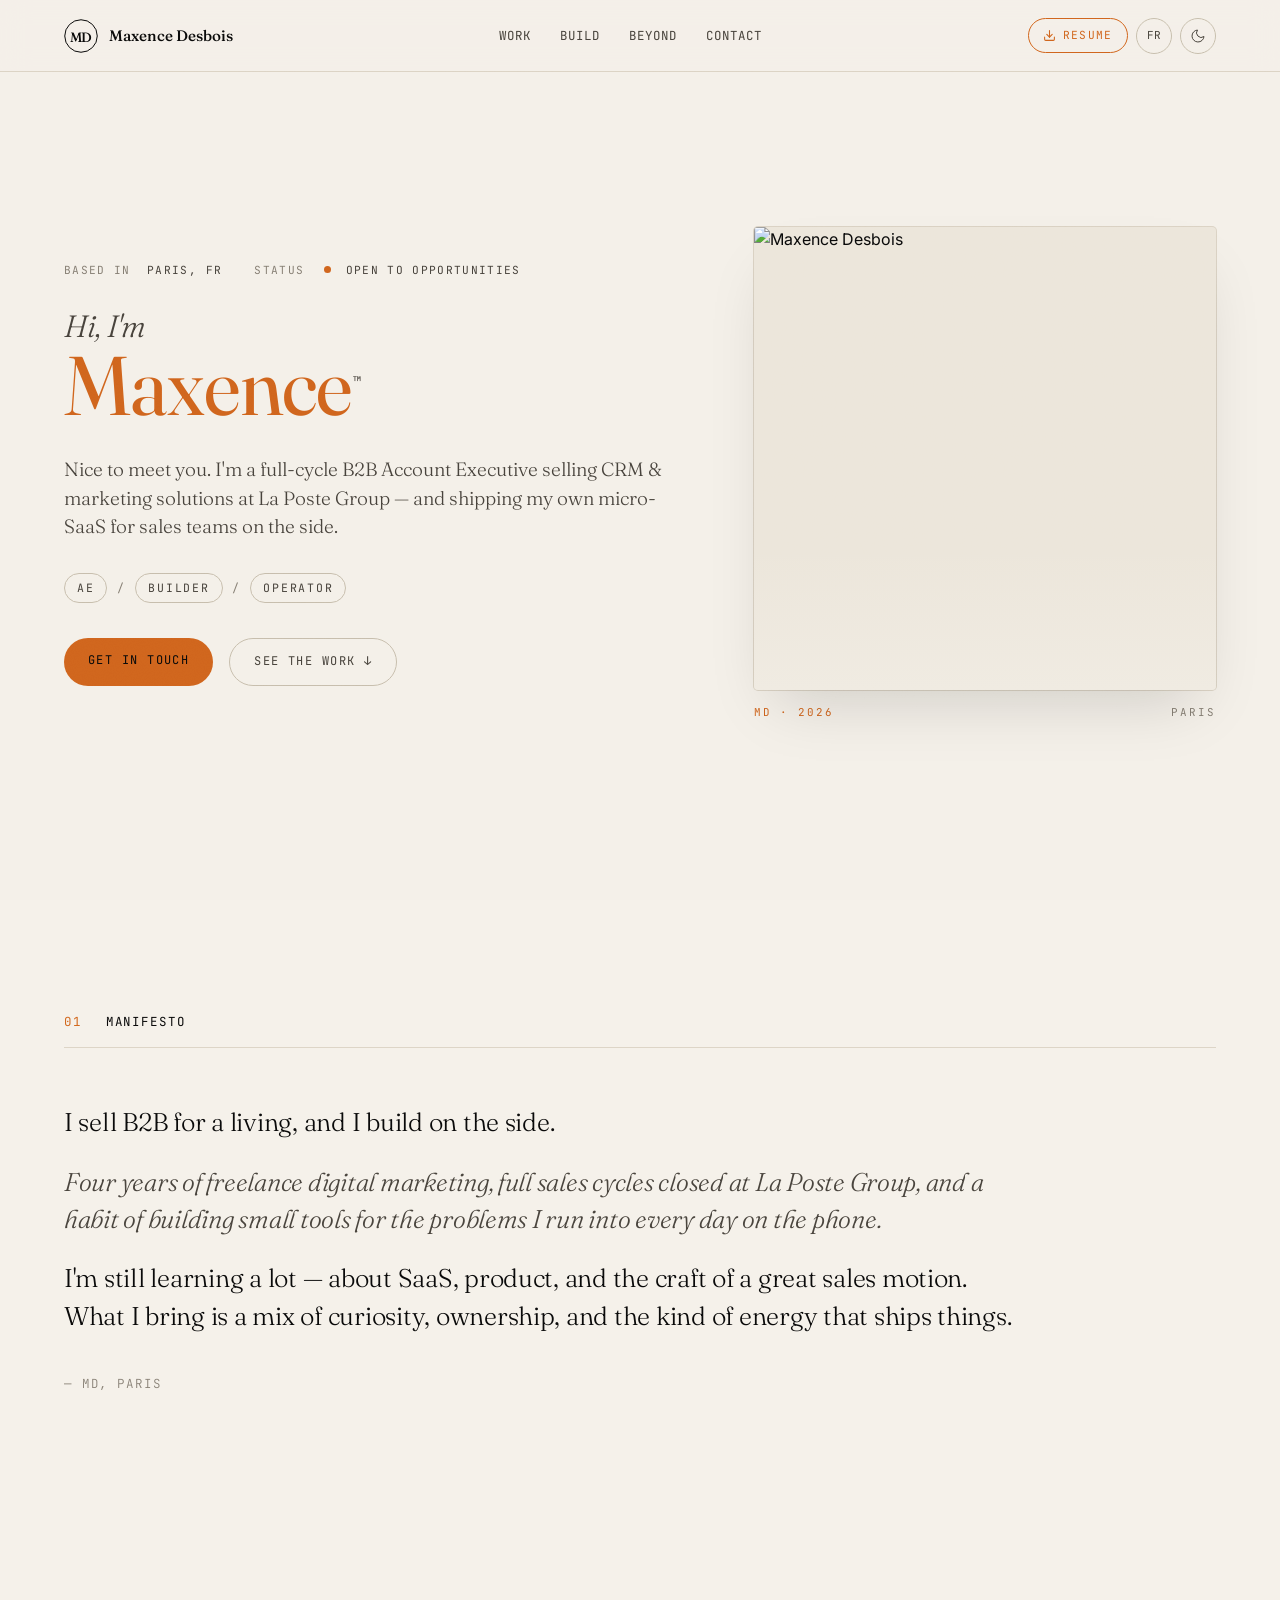
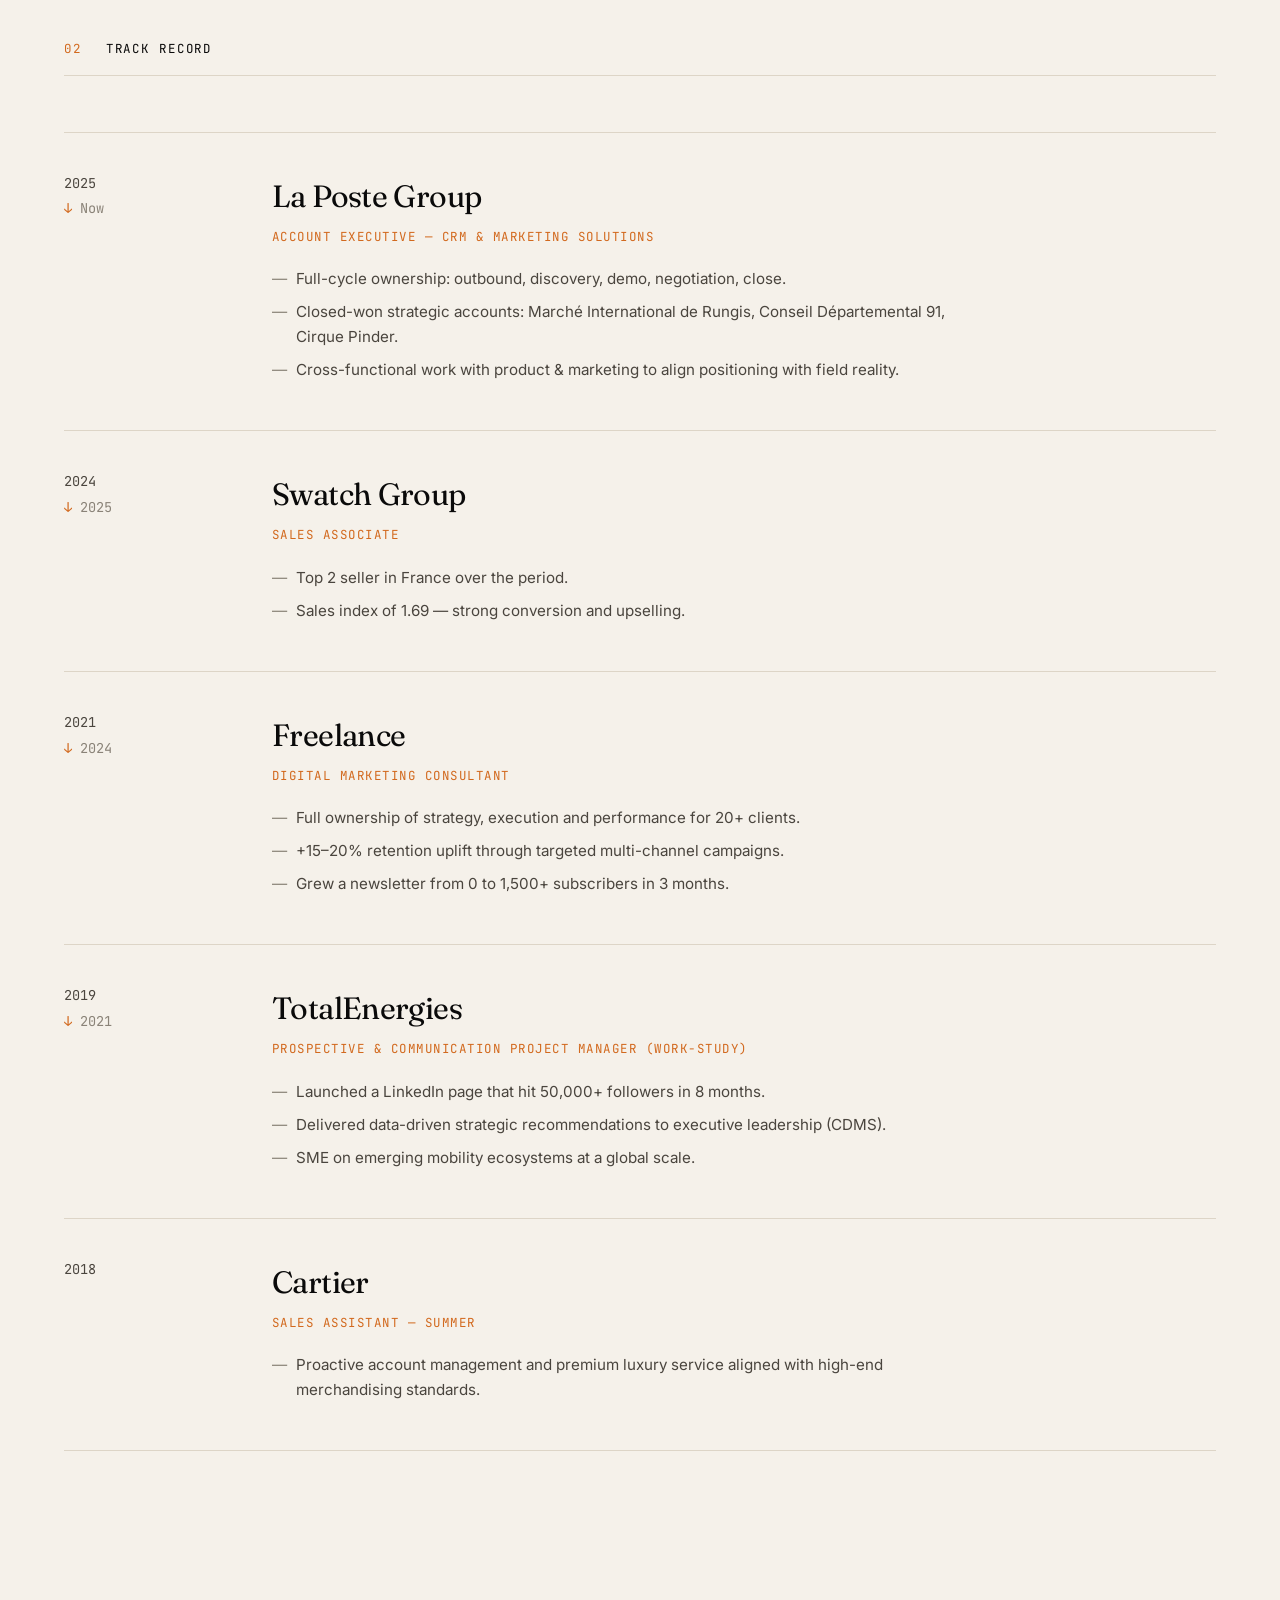
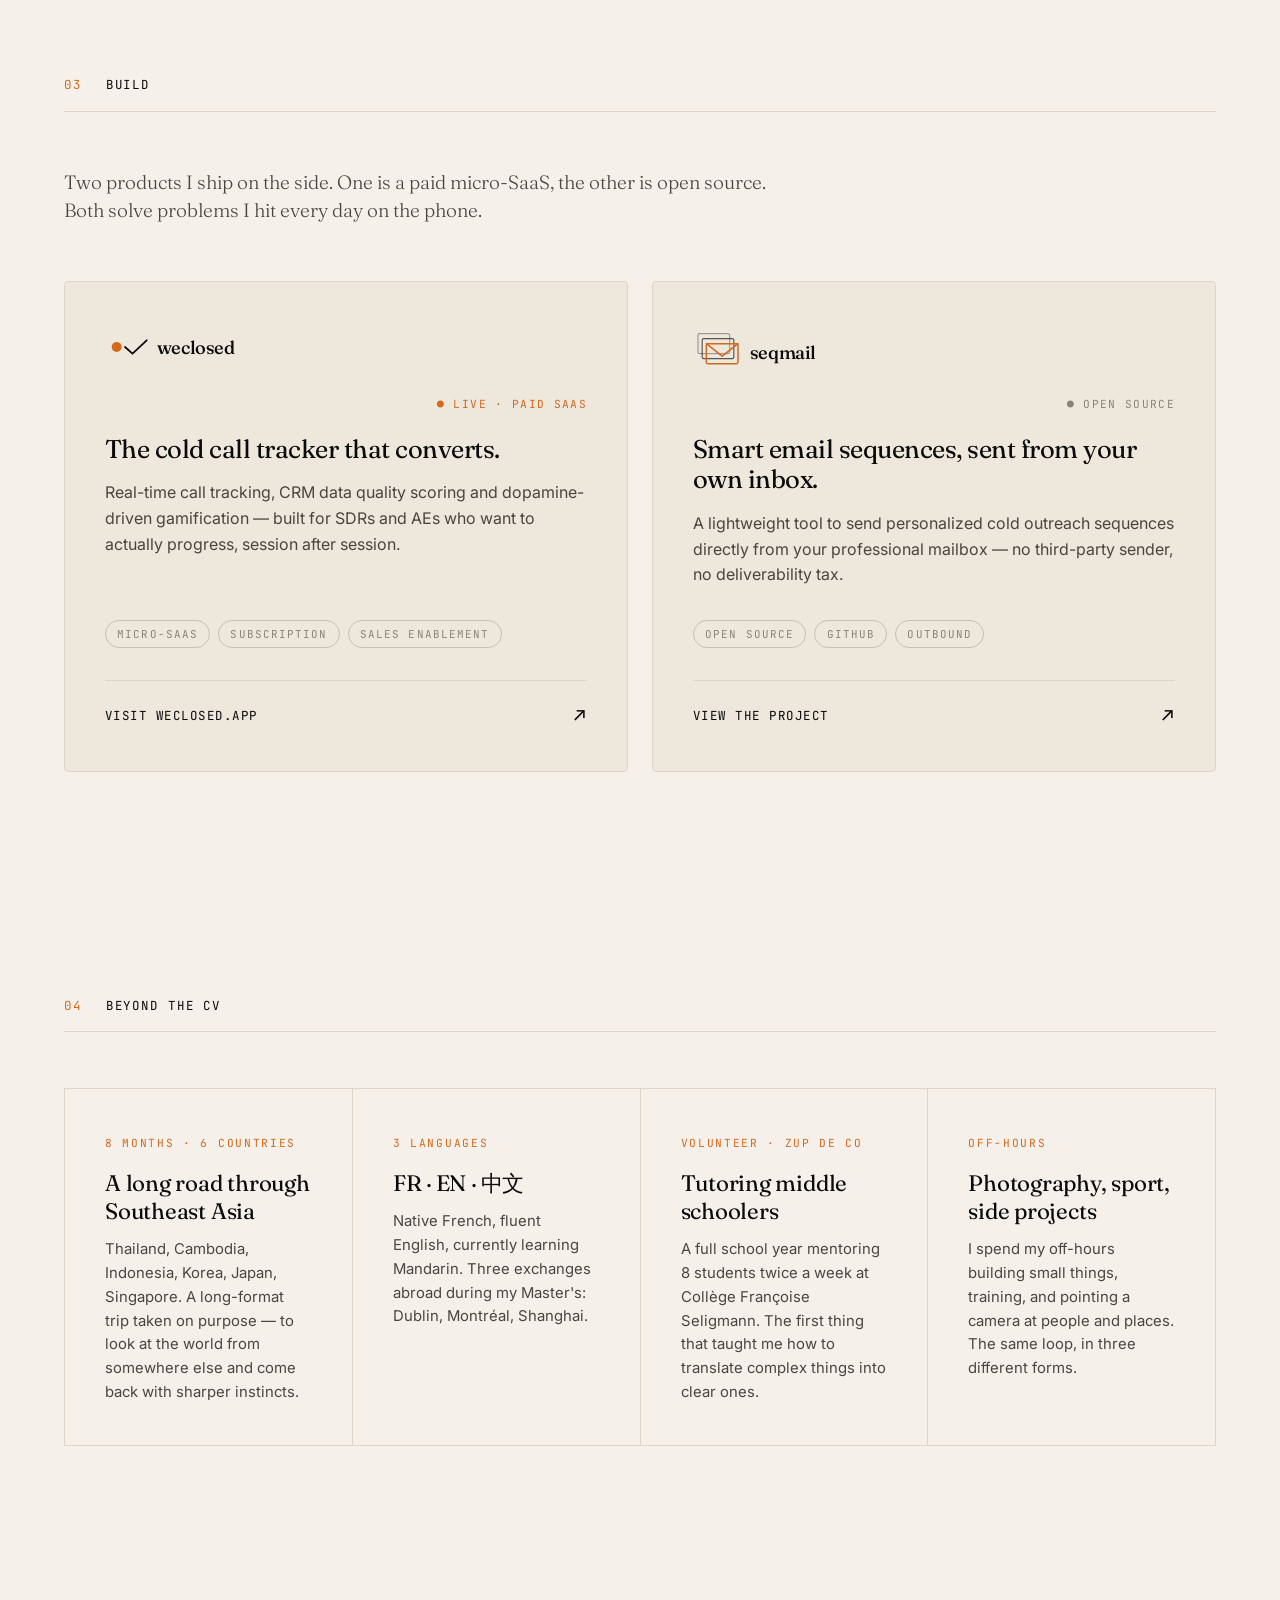
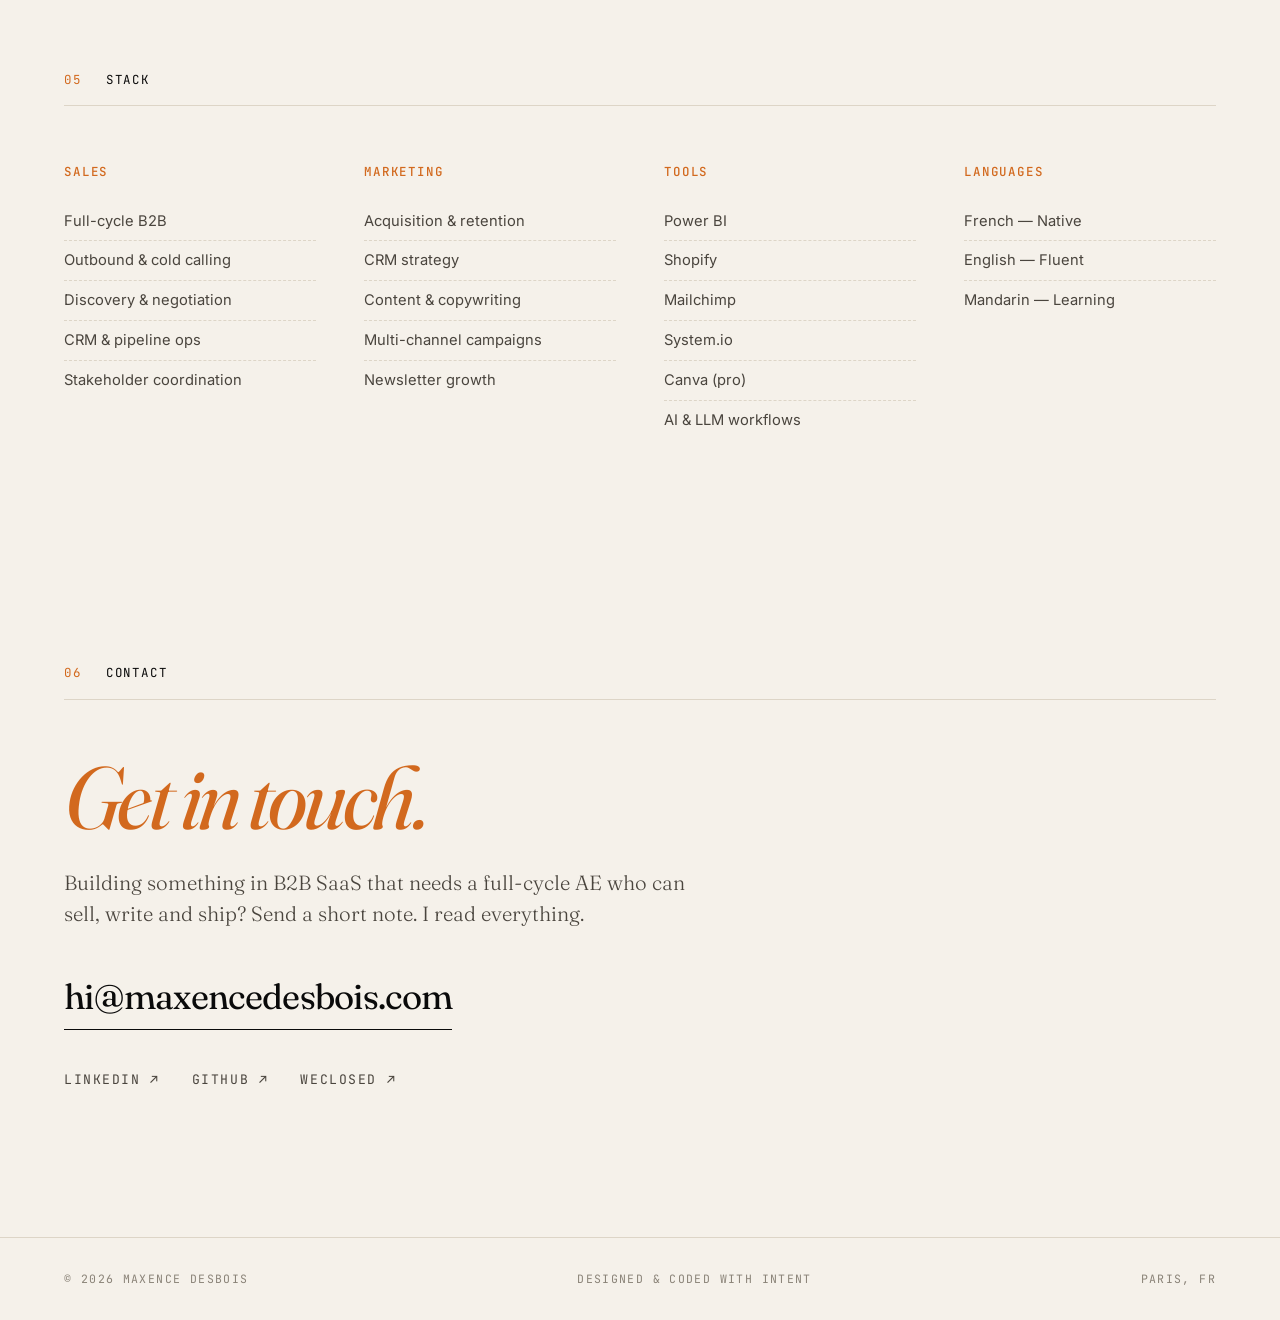
==== index.html @ 377ae6d2 "index.html" ====
<!DOCTYPE html>
<html lang="en" data-theme="dark">
<head>
  <meta charset="UTF-8" />
  <meta name="viewport" content="width=device-width, initial-scale=1.0" />
  <title>Maxence Desbois — Account Executive</title>
  <meta name="description" content="Full-cycle B2B Account Executive based in Paris. Selling, building, shipping." />
  <meta property="og:title" content="Maxence Desbois — Account Executive" />
  <meta property="og:description" content="Full-cycle B2B Account Executive based in Paris. Selling, building, shipping." />
  <meta property="og:type" content="website" />
  <link rel="icon" type="image/svg+xml" href="data:image/svg+xml,%3Csvg xmlns='http://www.w3.org/2000/svg' viewBox='0 0 32 32'%3E%3Crect width='32' height='32' rx='6' fill='%230A0A0A'/%3E%3Ctext x='16' y='21' font-family='Georgia,serif' font-size='14' font-weight='500' fill='%23D2691E' text-anchor='middle'%3EMD%3C/text%3E%3C/svg%3E" />
  <link rel="preconnect" href="https://fonts.googleapis.com" />
  <link rel="preconnect" href="https://fonts.gstatic.com" crossorigin />
  <link href="https://fonts.googleapis.com/css2?family=Fraunces:opsz,wght@9..144,300;9..144,400;9..144,500;9..144,600&family=Inter:wght@300;400;500;600&family=JetBrains+Mono:wght@400;500&display=swap" rel="stylesheet" />
  <link rel="stylesheet" href="style.css" />
</head>
<body>
  <div class="grain" aria-hidden="true"></div>

  <header class="nav">
    <a href="#top" class="nav__logo" aria-label="Maxence Desbois">
      <svg class="nav__mark" width="34" height="34" viewBox="0 0 34 34" fill="none" xmlns="http://www.w3.org/2000/svg">
        <circle cx="17" cy="17" r="16.25" stroke="currentColor" stroke-width="1"/>
        <text x="17" y="22.5" font-family="Fraunces, Georgia, serif" font-size="13.5" font-weight="500" fill="currentColor" text-anchor="middle" letter-spacing="-0.02em">MD</text>
      </svg>
      <span class="nav__name" data-i18n="nav.name">Maxence Desbois</span>
    </a>
    <nav class="nav__links" aria-label="Primary">
      <a href="#track-record" data-i18n="nav.work">Work</a>
      <a href="#build" data-i18n="nav.build">Build</a>
      <a href="#beyond" data-i18n="nav.beyond">Beyond</a>
      <a href="#contact" data-i18n="nav.contact">Contact</a>
    </nav>
    <div class="nav__toggles">
      <!-- CV download — switches to the right PDF based on active language -->
      <a id="cv-download"
         href="Resume_Maxence_Desbois.pdf"
         data-cv-en="Resume_Maxence_Desbois.pdf"
         data-cv-fr="CV_Maxence_Desbois.pdf"
         download
         class="cv-btn"
         aria-label="Download CV">
        <svg width="13" height="13" viewBox="0 0 24 24" fill="none" stroke="currentColor" stroke-width="2" stroke-linecap="round" stroke-linejoin="round" aria-hidden="true">
          <path d="M21 15v4a2 2 0 0 1-2 2H5a2 2 0 0 1-2-2v-4"/>
          <polyline points="7 10 12 15 17 10"/>
          <line x1="12" y1="15" x2="12" y2="3"/>
        </svg>
        <span data-i18n="nav.cv">Resume</span>
      </a>
      <button class="toggle" id="lang-toggle" aria-label="Toggle language">
        <span data-lang-on="en">FR</span><span data-lang-on="fr">EN</span>
      </button>
      <button class="toggle" id="theme-toggle" aria-label="Toggle theme">
        <svg class="icon-sun" width="16" height="16" viewBox="0 0 24 24" fill="none" stroke="currentColor" stroke-width="1.5"><circle cx="12" cy="12" r="4"/><path d="M12 2v2M12 20v2M4.93 4.93l1.41 1.41M17.66 17.66l1.41 1.41M2 12h2M20 12h2M6.34 17.66l-1.41 1.41M19.07 4.93l-1.41 1.41"/></svg>
        <svg class="icon-moon" width="16" height="16" viewBox="0 0 24 24" fill="none" stroke="currentColor" stroke-width="1.5"><path d="M21 12.79A9 9 0 1 1 11.21 3 7 7 0 0 0 21 12.79z"/></svg>
      </button>
    </div>
  </header>

  <main id="top">

    <!-- HERO with photo -->
    <section class="hero">
      <div class="hero__grid">

        <div class="hero__text">
          <div class="hero__meta">
            <span class="meta-line"><em data-i18n="hero.based">Based in</em> Paris, FR</span>
            <span class="meta-line"><em data-i18n="hero.status">Status</em> <span class="dot dot--live"></span> <span data-i18n="hero.statusValue">Open to opportunities</span></span>
          </div>

          <h1 class="hero__title">
            <span class="hero__line hero__line--small" data-i18n="hero.greeting">Hi, I'm</span>
            <span class="hero__line">Maxence<span class="tm">™</span></span>
          </h1>

          <p class="hero__lede" data-i18n="hero.lede">
            Nice to meet you. I'm a full-cycle B2B Account Executive selling CRM &amp; marketing solutions at La Poste Group — and shipping my own micro-SaaS for sales teams on the side.
          </p>

          <div class="hero__role">
            <span class="role-tag">AE</span>
            <span class="role-sep">/</span>
            <span class="role-tag">Builder</span>
            <span class="role-sep">/</span>
            <span class="role-tag">Operator</span>
          </div>

          <div class="hero__cta">
            <a href="#contact" class="btn btn--primary" data-i18n="hero.ctaPrimary">Get in touch</a>
            <a href="#track-record" class="btn btn--ghost" data-i18n="hero.ctaSecondary">See the work ↓</a>
          </div>
        </div>

        <div class="hero__portrait">
          <div class="hero__portrait-frame">
            <img src="maxence.png" alt="Maxence Desbois" loading="eager" />
          </div>
          <div class="hero__portrait-caption">
            <span class="hero__portrait-id">MD · 2026</span>
            <span class="hero__portrait-loc">Paris</span>
          </div>
        </div>

      </div>
    </section>

    <!-- MANIFESTO -->
    <section class="section section--manifesto" id="manifesto">
      <div class="section__head">
        <span class="section__num">01</span>
        <span class="section__label" data-i18n="manifesto.label">Manifesto</span>
      </div>

      <div class="manifesto">
        <p data-i18n="manifesto.p1">
          I sell B2B for a living, and I build on the side.
        </p>
        <p data-i18n="manifesto.p2">
          Four years of freelance digital marketing, full sales cycles closed at La Poste Group, and a habit of building small tools for the problems I run into every day on the phone.
        </p>
        <p data-i18n="manifesto.p3">
          I'm still learning a lot — about SaaS, product, and the craft of a great sales motion. What I bring is a mix of curiosity, ownership, and the kind of energy that ships things.
        </p>
        <p class="manifesto__sign" data-i18n="manifesto.sign">— MD, Paris</p>
      </div>
    </section>

    <!-- WINS / Tableau de chasse — DISABLED for now, will be reactivated when logos are ready
    <section class="section section--wins" id="wins">
      <div class="section__head">
        <span class="section__num">02</span>
        <span class="section__label" data-i18n="wins.label">Wins</span>
      </div>
      ...
    </section>
    -->

    <!-- TRACK RECORD -->
    <section class="section section--track" id="track-record">
      <div class="section__head">
        <span class="section__num">02</span>
        <span class="section__label" data-i18n="track.label">Track Record</span>
      </div>

      <div class="track">
        <article class="track__item">
          <div class="track__years">
            <span class="track__year">2025</span>
            <span class="track__year-end" data-i18n="track.now">Now</span>
          </div>
          <div class="track__body">
            <h3 class="track__company">La Poste Group</h3>
            <p class="track__role" data-i18n="track.laposte.role">Account Executive — CRM &amp; Marketing Solutions</p>
            <ul class="track__points">
              <li data-i18n="track.laposte.p1">Full-cycle ownership: outbound, discovery, demo, negotiation, close.</li>
              <li data-i18n="track.laposte.p2">Closed-won strategic accounts: Marché International de Rungis, Conseil Départemental 91, Cirque Pinder.</li>
              <li data-i18n="track.laposte.p3">Cross-functional work with product &amp; marketing to align positioning with field reality.</li>
            </ul>
          </div>
        </article>

        <article class="track__item">
          <div class="track__years">
            <span class="track__year">2024</span>
            <span class="track__year-end">2025</span>
          </div>
          <div class="track__body">
            <h3 class="track__company">Swatch Group</h3>
            <p class="track__role" data-i18n="track.swatch.role">Sales Associate</p>
            <ul class="track__points">
              <li data-i18n="track.swatch.p1">Top 2 seller in France over the period.</li>
              <li data-i18n="track.swatch.p2">Sales index of 1.69 — strong conversion and upselling.</li>
            </ul>
          </div>
        </article>

        <article class="track__item">
          <div class="track__years">
            <span class="track__year">2021</span>
            <span class="track__year-end">2024</span>
          </div>
          <div class="track__body">
            <h3 class="track__company" data-i18n="track.freelance.company">Freelance</h3>
            <p class="track__role" data-i18n="track.freelance.role">Digital Marketing Consultant</p>
            <ul class="track__points">
              <li data-i18n="track.freelance.p1">Full ownership of strategy, execution and performance for 20+ clients.</li>
              <li data-i18n="track.freelance.p2">+15–20% retention uplift through targeted multi-channel campaigns.</li>
              <li data-i18n="track.freelance.p3">Grew a newsletter from 0 to 1,500+ subscribers in 3 months.</li>
            </ul>
          </div>
        </article>

        <article class="track__item">
          <div class="track__years">
            <span class="track__year">2019</span>
            <span class="track__year-end">2021</span>
          </div>
          <div class="track__body">
            <h3 class="track__company">TotalEnergies</h3>
            <p class="track__role" data-i18n="track.total.role">Prospective &amp; Communication Project Manager (work-study)</p>
            <ul class="track__points">
              <li data-i18n="track.total.p1">Launched a LinkedIn page that hit 50,000+ followers in 8 months.</li>
              <li data-i18n="track.total.p2">Delivered data-driven strategic recommendations to executive leadership (CDMS).</li>
              <li data-i18n="track.total.p3">SME on emerging mobility ecosystems at a global scale.</li>
            </ul>
          </div>
        </article>

        <article class="track__item">
          <div class="track__years">
            <span class="track__year">2018</span>
          </div>
          <div class="track__body">
            <h3 class="track__company">Cartier</h3>
            <p class="track__role" data-i18n="track.cartier.role">Sales Assistant — Summer</p>
            <ul class="track__points">
              <li data-i18n="track.cartier.p1">Proactive account management and premium luxury service aligned with high-end merchandising standards.</li>
            </ul>
          </div>
        </article>
      </div>
    </section>

    <!-- BUILD -->
    <section class="section section--build" id="build">
      <div class="section__head">
        <span class="section__num">03</span>
        <span class="section__label" data-i18n="build.label">Build</span>
      </div>

      <p class="section__intro" data-i18n="build.intro">
        Two products I ship on the side. One is a paid micro-SaaS, the other is open source. Both solve problems I hit every day on the phone.
      </p>

      <div class="build">

        <a href="https://weclosed.app" target="_blank" rel="noopener" class="build__card">
          <div class="build__logo">
            <svg viewBox="0 0 220 60" xmlns="http://www.w3.org/2000/svg" aria-label="WeClosed">
              <circle cx="14" cy="30" r="6" fill="#D2691E"/>
              <path d="M 24 30 L 33 38 L 50 22" stroke="currentColor" stroke-width="2.2" fill="none" stroke-linecap="round" stroke-linejoin="round"/>
              <text x="62" y="38" font-family="Fraunces, Georgia, serif" font-size="22" font-weight="500" fill="currentColor" letter-spacing="-0.02em">weclosed</text>
            </svg>
          </div>
          <div class="build__head">
            <span class="build__status build__status--live">● Live · Paid SaaS</span>
          </div>
          <h3 class="build__tagline" data-i18n="build.weclosed.tagline">
            The cold call tracker that converts.
          </h3>
          <p class="build__desc" data-i18n="build.weclosed.desc">
            Real-time call tracking, CRM data quality scoring and dopamine-driven gamification — built for SDRs and AEs who want to actually progress, session after session.
          </p>
          <div class="build__stack">
            <span>Micro-SaaS</span>
            <span>Subscription</span>
            <span>Sales enablement</span>
          </div>
          <div class="build__cta">
            <span data-i18n="build.weclosed.cta">Visit weclosed.app</span>
            <span class="arrow">↗</span>
          </div>
        </a>

        <a href="https://sokouro7.github.io/mailseq/mailseq_v3.html" target="_blank" rel="noopener" class="build__card">
          <div class="build__logo">
            <svg viewBox="0 0 220 60" xmlns="http://www.w3.org/2000/svg" aria-label="Seqmail">
              <rect x="6" y="14" width="38" height="24" rx="2" stroke="currentColor" stroke-width="1.4" fill="none" opacity="0.35"/>
              <rect x="11" y="20" width="38" height="24" rx="2" stroke="currentColor" stroke-width="1.4" fill="none" opacity="0.65"/>
              <rect x="16" y="26" width="38" height="24" rx="2" stroke="#D2691E" stroke-width="1.8" fill="none"/>
              <path d="M 16 26 L 35 41 L 54 26" stroke="#D2691E" stroke-width="1.8" fill="none" stroke-linecap="round" stroke-linejoin="round"/>
              <text x="68" y="44" font-family="Fraunces, Georgia, serif" font-size="22" font-weight="500" fill="currentColor" letter-spacing="-0.02em">seqmail</text>
            </svg>
          </div>
          <div class="build__head">
            <span class="build__status build__status--os">● Open source</span>
          </div>
          <h3 class="build__tagline" data-i18n="build.seqmail.tagline">
            Smart email sequences, sent from your own inbox.
          </h3>
          <p class="build__desc" data-i18n="build.seqmail.desc">
            A lightweight tool to send personalized cold outreach sequences directly from your professional mailbox — no third-party sender, no deliverability tax.
          </p>
          <div class="build__stack">
            <span>Open source</span>
            <span>GitHub</span>
            <span>Outbound</span>
          </div>
          <div class="build__cta">
            <span data-i18n="build.seqmail.cta">View the project</span>
            <span class="arrow">↗</span>
          </div>
        </a>

      </div>
    </section>

    <!-- BEYOND -->
    <section class="section section--beyond" id="beyond">
      <div class="section__head">
        <span class="section__num">04</span>
        <span class="section__label" data-i18n="beyond.label">Beyond the CV</span>
      </div>

      <div class="beyond">
        <div class="beyond__item">
          <span class="beyond__kicker" data-i18n="beyond.asia.kicker">8 months · 6 countries</span>
          <h3 class="beyond__title" data-i18n="beyond.asia.title">A long road through Southeast Asia</h3>
          <p data-i18n="beyond.asia.desc">Thailand, Cambodia, Indonesia, Korea, Japan, Singapore. A long-format trip taken on purpose — to look at the world from somewhere else and come back with sharper instincts.</p>
        </div>
        <div class="beyond__item">
          <span class="beyond__kicker" data-i18n="beyond.languages.kicker">3 languages</span>
          <h3 class="beyond__title" data-i18n="beyond.languages.title">FR · EN · 中文</h3>
          <p data-i18n="beyond.languages.desc">Native French, fluent English, currently learning Mandarin. Three exchanges abroad during my Master's: Dublin, Montréal, Shanghai.</p>
        </div>
        <div class="beyond__item">
          <span class="beyond__kicker" data-i18n="beyond.tutoring.kicker">Volunteer · Zup de Co</span>
          <h3 class="beyond__title" data-i18n="beyond.tutoring.title">Tutoring middle schoolers</h3>
          <p data-i18n="beyond.tutoring.desc">A full school year mentoring 8 students twice a week at Collège Françoise Seligmann. The first thing that taught me how to translate complex things into clear ones.</p>
        </div>
        <div class="beyond__item">
          <span class="beyond__kicker" data-i18n="beyond.interests.kicker">Off-hours</span>
          <h3 class="beyond__title" data-i18n="beyond.interests.title">Photography, sport, side projects</h3>
          <p data-i18n="beyond.interests.desc">I spend my off-hours building small things, training, and pointing a camera at people and places. The same loop, in three different forms.</p>
        </div>
      </div>
    </section>

    <!-- STACK -->
    <section class="section section--stack" id="stack">
      <div class="section__head">
        <span class="section__num">05</span>
        <span class="section__label" data-i18n="stack.label">Stack</span>
      </div>

      <div class="stack">
        <div class="stack__col">
          <h4 data-i18n="stack.sales">Sales</h4>
          <ul>
            <li>Full-cycle B2B</li>
            <li data-i18n="stack.sales.outbound">Outbound &amp; cold calling</li>
            <li data-i18n="stack.sales.discovery">Discovery &amp; negotiation</li>
            <li>CRM &amp; pipeline ops</li>
            <li>Stakeholder coordination</li>
          </ul>
        </div>
        <div class="stack__col">
          <h4 data-i18n="stack.marketing">Marketing</h4>
          <ul>
            <li>Acquisition &amp; retention</li>
            <li>CRM strategy</li>
            <li data-i18n="stack.marketing.content">Content &amp; copywriting</li>
            <li>Multi-channel campaigns</li>
            <li>Newsletter growth</li>
          </ul>
        </div>
        <div class="stack__col">
          <h4 data-i18n="stack.tools">Tools</h4>
          <ul>
            <li>Power BI</li>
            <li>Shopify</li>
            <li>Mailchimp</li>
            <li>System.io</li>
            <li>Canva (pro)</li>
            <li>AI &amp; LLM workflows</li>
          </ul>
        </div>
        <div class="stack__col">
          <h4 data-i18n="stack.languages">Languages</h4>
          <ul>
            <li data-i18n="stack.lang.fr">French — Native</li>
            <li data-i18n="stack.lang.en">English — Fluent</li>
            <li data-i18n="stack.lang.zh">Mandarin — Learning</li>
          </ul>
        </div>
      </div>
    </section>

    <!-- CONTACT -->
    <section class="section section--contact" id="contact">
      <div class="section__head">
        <span class="section__num">06</span>
        <span class="section__label" data-i18n="contact.label">Contact</span>
      </div>

      <div class="contact">
        <h2 class="contact__headline" data-i18n="contact.headline">Get in touch.</h2>
        <p class="contact__lede" data-i18n="contact.lede">
          Building something in B2B SaaS that needs a full-cycle AE who can sell, write and ship? Send a short note. I read everything.
        </p>

        <a href="mailto:hi@maxencedesbois.com" class="contact__mail">hi@maxencedesbois.com</a>

        <div class="contact__links">
          <a href="https://www.linkedin.com/in/maxence-desbois/" target="_blank" rel="noopener">LinkedIn ↗</a>
          <a href="https://github.com/sokouro7" target="_blank" rel="noopener">GitHub ↗</a>
          <a href="https://weclosed.app" target="_blank" rel="noopener">WeClosed ↗</a>
        </div>
      </div>
    </section>

  </main>

  <footer class="footer">
    <div class="footer__line">
      <span>© 2026 Maxence Desbois</span>
      <span data-i18n="footer.designed">Designed &amp; coded with intent</span>
      <span>Paris, FR</span>
    </div>
  </footer>

  <script src="script.js"></script>
</body>
</html>
---- style.css ----
/* =========================================================
   MAXENCE DESBOIS — Personal site v3
   Editorial / dark-default / orange brûlé accent
   ========================================================= */

/* ---------- Tokens ---------- */
:root {
  --font-display: 'Fraunces', 'Times New Roman', serif;
  --font-body: 'Inter', system-ui, sans-serif;
  --font-mono: 'JetBrains Mono', ui-monospace, monospace;

  --accent: #D2691E;
  --accent-2: #E5803A;

  --pad-x: clamp(1.25rem, 5vw, 4rem);
  --max-w: 1280px;

  --ease: cubic-bezier(0.2, 0.8, 0.2, 1);
}

[data-theme="dark"] {
  --bg: #0A0A0A;
  --bg-2: #111111;
  --fg: #F5F1EA;
  --fg-2: #B8B2A7;
  --fg-3: #6B6660;
  --line: #1F1E1B;
  --line-2: #2A2925;
  --grain-opacity: 0.04;
}

[data-theme="light"] {
  --bg: #F5F1EA;
  --bg-2: #EDE7DC;
  --fg: #0A0A0A;
  --fg-2: #4A453E;
  --fg-3: #8A8378;
  --line: #DDD5C7;
  --line-2: #C9C0B0;
  --grain-opacity: 0.05;
}

/* ---------- Reset ---------- */
*, *::before, *::after { box-sizing: border-box; margin: 0; padding: 0; }
html { scroll-behavior: smooth; -webkit-text-size-adjust: 100%; }
body {
  font-family: var(--font-body);
  font-weight: 400;
  font-size: 16px;
  line-height: 1.55;
  color: var(--fg);
  background: var(--bg);
  transition: background 0.4s var(--ease), color 0.4s var(--ease);
  overflow-x: hidden;
  -webkit-font-smoothing: antialiased;
  -moz-osx-font-smoothing: grayscale;
}
img { max-width: 100%; display: block; }
button { font: inherit; color: inherit; background: none; border: none; cursor: pointer; }
a { color: inherit; text-decoration: none; }
ul { list-style: none; }

.grain {
  position: fixed;
  inset: 0;
  pointer-events: none;
  z-index: 1000;
  opacity: var(--grain-opacity);
  background-image: url("data:image/svg+xml;utf8,<svg xmlns='http://www.w3.org/2000/svg' width='200' height='200'><filter id='n'><feTurbulence type='fractalNoise' baseFrequency='0.9' numOctaves='2' seed='3'/><feColorMatrix values='0 0 0 0 0 0 0 0 0 0 0 0 0 0 0 0 0 0 1 0'/></filter><rect width='100%' height='100%' filter='url(%23n)'/></svg>");
  background-size: 200px 200px;
  mix-blend-mode: overlay;
}

::selection { background: var(--accent); color: #0A0A0A; }

/* ---------- Nav ---------- */
.nav {
  position: fixed;
  top: 0; left: 0; right: 0;
  display: flex;
  align-items: center;
  justify-content: space-between;
  padding: 1.1rem var(--pad-x);
  z-index: 100;
  background: color-mix(in srgb, var(--bg) 80%, transparent);
  backdrop-filter: blur(14px);
  -webkit-backdrop-filter: blur(14px);
  border-bottom: 1px solid var(--line);
}
.nav__logo {
  display: flex;
  align-items: center;
  gap: 0.7rem;
  font-family: var(--font-display);
  font-weight: 500;
  color: var(--fg);
}
.nav__mark {
  display: block;
  color: var(--fg);
  transition: color 0.3s var(--ease), transform 0.3s var(--ease);
}
.nav__logo:hover .nav__mark {
  color: var(--accent);
  transform: rotate(-6deg);
}
.nav__name { font-size: 0.95rem; }
.nav__links {
  display: flex;
  gap: 1.8rem;
  font-family: var(--font-mono);
  font-size: 0.78rem;
  text-transform: uppercase;
  letter-spacing: 0.08em;
}
.nav__links a {
  position: relative;
  color: var(--fg-2);
  transition: color 0.2s var(--ease);
}
.nav__links a:hover { color: var(--fg); }
.nav__links a::after {
  content: '';
  position: absolute;
  left: 0; bottom: -4px;
  width: 0;
  height: 1px;
  background: var(--accent);
  transition: width 0.3s var(--ease);
}
.nav__links a:hover::after { width: 100%; }

.nav__toggles {
  display: flex;
  gap: 0.5rem;
  align-items: center;
}

/* CV button */
.cv-btn {
  display: inline-flex;
  align-items: center;
  gap: 0.4rem;
  padding: 0.5rem 0.9rem;
  font-family: var(--font-mono);
  font-size: 0.7rem;
  text-transform: uppercase;
  letter-spacing: 0.12em;
  color: var(--accent);
  border: 1px solid var(--accent);
  border-radius: 999px;
  transition: all 0.2s var(--ease);
}
.cv-btn:hover {
  background: var(--accent);
  color: #0A0A0A;
}
.cv-btn svg {
  flex-shrink: 0;
}

.toggle {
  display: inline-grid;
  place-items: center;
  width: 36px; height: 36px;
  border: 1px solid var(--line-2);
  border-radius: 50%;
  font-family: var(--font-mono);
  font-size: 11px;
  color: var(--fg-2);
  transition: all 0.2s var(--ease);
}
.toggle:hover { border-color: var(--fg); color: var(--fg); }
.toggle span { display: none; }
[data-lang="en"] [data-lang-on="en"] { display: inline; }
[data-lang="fr"] [data-lang-on="fr"] { display: inline; }
.icon-sun, .icon-moon { display: none; }
[data-theme="dark"] .icon-sun { display: block; }
[data-theme="light"] .icon-moon { display: block; }

@media (max-width: 980px) {
  .nav__name { display: none; }
  .nav__links { gap: 1rem; }
  .nav__links a { font-size: 0.7rem; }
}
@media (max-width: 720px) {
  .nav__links { display: none; }
  .cv-btn { padding: 0.45rem 0.7rem; font-size: 0.66rem; }
  .cv-btn span { display: none; }
}

/* ---------- Hero (with portrait) ---------- */
.hero {
  min-height: 100vh;
  padding: 7rem var(--pad-x) 4rem;
  max-width: var(--max-w);
  margin: 0 auto;
  display: flex;
  align-items: center;
}
.hero__grid {
  display: grid;
  grid-template-columns: 1.15fr 0.85fr;
  gap: clamp(2rem, 5vw, 5rem);
  align-items: center;
  width: 100%;
}
.hero__text {
  display: flex;
  flex-direction: column;
}
.hero__meta {
  display: flex;
  gap: 2rem;
  flex-wrap: wrap;
  font-family: var(--font-mono);
  font-size: 0.7rem;
  text-transform: uppercase;
  letter-spacing: 0.12em;
  color: var(--fg-2);
  margin-bottom: 2rem;
  animation: fade-up 0.8s var(--ease) 0.1s both;
}
.meta-line em {
  font-style: normal;
  color: var(--fg-3);
  margin-right: 0.5rem;
}
.dot {
  display: inline-block;
  width: 7px; height: 7px;
  border-radius: 50%;
  background: var(--accent);
  margin: 0 0.4rem 1px 0.2rem;
  animation: pulse 2s ease-in-out infinite;
}
@keyframes pulse {
  0%, 100% { opacity: 1; box-shadow: 0 0 0 0 color-mix(in srgb, var(--accent) 60%, transparent); }
  50% { opacity: 0.7; box-shadow: 0 0 0 6px color-mix(in srgb, var(--accent) 0%, transparent); }
}

.hero__title {
  font-family: var(--font-display);
  font-weight: 400;
  line-height: 0.96;
  letter-spacing: -0.035em;
  margin-bottom: 1.8rem;
}
.hero__line {
  display: block;
  font-size: clamp(2.5rem, 6.5vw, 6rem);
  animation: reveal 1s var(--ease) both;
}
.hero__line--small {
  font-size: clamp(1.4rem, 2.4vw, 2.2rem);
  font-style: italic;
  font-weight: 300;
  color: var(--fg-2);
  letter-spacing: -0.01em;
  margin-bottom: 0.3rem;
}
.hero__line:nth-child(1) { animation-delay: 0.2s; }
.hero__line:nth-child(2) { animation-delay: 0.35s; color: var(--accent); }
.tm {
  font-family: var(--font-mono);
  font-size: 0.16em;
  font-style: normal;
  vertical-align: super;
  margin-left: 0.15em;
  letter-spacing: 0;
  color: var(--fg-2);
}

.hero__lede {
  font-family: var(--font-display);
  font-weight: 300;
  font-size: clamp(1.05rem, 1.5vw, 1.25rem);
  line-height: 1.5;
  max-width: 50ch;
  color: var(--fg-2);
  margin-bottom: 2rem;
  animation: fade-up 0.8s var(--ease) 0.7s both;
}

.hero__role {
  display: flex;
  flex-wrap: wrap;
  align-items: center;
  gap: 0.6rem;
  font-family: var(--font-mono);
  font-size: 0.72rem;
  text-transform: uppercase;
  letter-spacing: 0.15em;
  color: var(--fg-2);
  margin-bottom: 2.2rem;
  animation: fade-up 0.8s var(--ease) 0.85s both;
}
.role-tag {
  padding: 0.3rem 0.75rem;
  border: 1px solid var(--line-2);
  border-radius: 999px;
}
.role-sep { color: var(--fg-3); }

.hero__cta {
  display: flex;
  gap: 1rem;
  flex-wrap: wrap;
  animation: fade-up 0.8s var(--ease) 1s both;
}
.btn {
  display: inline-block;
  padding: 0.85rem 1.5rem;
  font-family: var(--font-mono);
  font-size: 0.75rem;
  text-transform: uppercase;
  letter-spacing: 0.12em;
  border-radius: 999px;
  transition: all 0.25s var(--ease);
}
.btn--primary {
  background: var(--accent);
  color: #0A0A0A;
}
.btn--primary:hover {
  background: var(--accent-2);
  transform: translateY(-2px);
}
.btn--ghost {
  border: 1px solid var(--line-2);
  color: var(--fg-2);
}
.btn--ghost:hover { border-color: var(--fg); color: var(--fg); }

/* Portrait */
.hero__portrait {
  position: relative;
  animation: fade-up 1.2s var(--ease) 0.4s both;
}
.hero__portrait-frame {
  position: relative;
  border-radius: 4px;
  overflow: hidden;
  aspect-ratio: 1 / 1;
  background: var(--bg-2);
  box-shadow: 0 30px 60px -20px rgba(0, 0, 0, 0.5),
              0 0 0 1px var(--line);
  transition: transform 0.6s var(--ease);
}
.hero__portrait-frame::after {
  content: '';
  position: absolute;
  inset: 0;
  background: linear-gradient(180deg, transparent 70%, color-mix(in srgb, var(--bg) 50%, transparent) 100%);
  pointer-events: none;
}
[data-theme="light"] .hero__portrait-frame {
  box-shadow: 0 30px 60px -20px rgba(0, 0, 0, 0.15),
              0 0 0 1px var(--line);
}
.hero__portrait-frame img {
  width: 100%;
  height: 100%;
  object-fit: cover;
  transition: transform 0.8s var(--ease);
}
.hero__portrait:hover .hero__portrait-frame img {
  transform: scale(1.03);
}

.hero__portrait-caption {
  display: flex;
  justify-content: space-between;
  margin-top: 0.9rem;
  font-family: var(--font-mono);
  font-size: 0.68rem;
  text-transform: uppercase;
  letter-spacing: 0.18em;
  color: var(--fg-3);
}
.hero__portrait-id { color: var(--accent); }

@media (max-width: 880px) {
  .hero {
    min-height: auto;
    padding-top: 6rem;
  }
  .hero__grid {
    grid-template-columns: 1fr;
    gap: 3rem;
  }
  .hero__portrait {
    max-width: 380px;
    margin: 0 auto;
    width: 100%;
    order: -1;
  }
}

/* ---------- Sections ---------- */
.section {
  padding: 7rem var(--pad-x);
  max-width: var(--max-w);
  margin: 0 auto;
  position: relative;
}
.section__head {
  display: flex;
  align-items: baseline;
  gap: 1.5rem;
  margin-bottom: 3.5rem;
  font-family: var(--font-mono);
  font-size: 0.78rem;
  text-transform: uppercase;
  letter-spacing: 0.15em;
  color: var(--fg-2);
  border-bottom: 1px solid var(--line);
  padding-bottom: 1rem;
}
.section__num { color: var(--accent); }
.section__label { color: var(--fg); }
.section__intro {
  font-family: var(--font-display);
  font-weight: 300;
  font-size: clamp(1.05rem, 1.5vw, 1.25rem);
  line-height: 1.5;
  max-width: 60ch;
  color: var(--fg-2);
  margin-bottom: 3.5rem;
}

/* ---------- Manifesto ---------- */
.manifesto {
  max-width: 60ch;
  font-family: var(--font-display);
  font-weight: 300;
  font-size: clamp(1.3rem, 2vw, 1.75rem);
  line-height: 1.45;
  letter-spacing: -0.01em;
}
.manifesto p { margin-bottom: 1.4rem; }
.manifesto p:nth-child(2) { color: var(--fg-2); font-style: italic; }
.manifesto__sign {
  font-family: var(--font-mono) !important;
  font-size: 0.78rem !important;
  text-transform: uppercase;
  letter-spacing: 0.15em;
  color: var(--fg-3) !important;
  font-style: normal !important;
  margin-top: 2.5rem;
}

/* ---------- Track Record ---------- */
.track {
  display: flex;
  flex-direction: column;
}
.track__item {
  display: grid;
  grid-template-columns: 160px 1fr;
  gap: 3rem;
  padding: 2.5rem 0;
  border-top: 1px solid var(--line);
  transition: padding 0.3s var(--ease);
}
.track__item:hover { padding-left: 0.75rem; }
.track__item:last-child { border-bottom: 1px solid var(--line); }

.track__years {
  display: flex;
  flex-direction: column;
  font-family: var(--font-mono);
  font-size: 0.85rem;
  color: var(--fg-3);
}
.track__year { color: var(--fg-2); }
.track__year-end {
  position: relative;
  padding-left: 1rem;
  margin-top: 0.3rem;
}
.track__year-end::before {
  content: '↓';
  position: absolute;
  left: 0;
  color: var(--accent);
}
.track__company {
  font-family: var(--font-display);
  font-weight: 400;
  font-size: clamp(1.4rem, 2.4vw, 2rem);
  letter-spacing: -0.02em;
  margin-bottom: 0.4rem;
}
.track__role {
  font-family: var(--font-mono);
  font-size: 0.78rem;
  text-transform: uppercase;
  letter-spacing: 0.12em;
  color: var(--accent);
  margin-bottom: 1.25rem;
}
.track__points {
  color: var(--fg-2);
  font-size: 0.95rem;
  line-height: 1.65;
}
.track__points li {
  padding-left: 1.5rem;
  position: relative;
  margin-bottom: 0.5rem;
  max-width: 70ch;
}
.track__points li::before {
  content: '—';
  position: absolute;
  left: 0;
  color: var(--fg-3);
}

@media (max-width: 720px) {
  .track__item { grid-template-columns: 1fr; gap: 1rem; }
  .track__years { flex-direction: row; gap: 0.5rem; }
  .track__year-end::before { display: none; }
  .track__year-end { padding-left: 0; }
  .track__year-end::after { content: ' →'; color: var(--accent); }
}

/* ---------- Build ---------- */
.build {
  display: grid;
  grid-template-columns: repeat(auto-fit, minmax(340px, 1fr));
  gap: 1.5rem;
}
.build__card {
  display: flex;
  flex-direction: column;
  padding: 2.5rem;
  background: var(--bg-2);
  border: 1px solid var(--line);
  border-radius: 4px;
  transition: all 0.35s var(--ease);
  position: relative;
  overflow: hidden;
  color: var(--fg);
}
.build__card::before {
  content: '';
  position: absolute;
  inset: 0;
  background: linear-gradient(135deg, transparent 0%, color-mix(in srgb, var(--accent) 8%, transparent) 100%);
  opacity: 0;
  transition: opacity 0.35s var(--ease);
}
.build__card:hover { border-color: var(--accent); transform: translateY(-4px); }
.build__card:hover::before { opacity: 1; }
.build__card > * { position: relative; z-index: 1; }

.build__logo {
  height: 50px;
  margin-bottom: 1.5rem;
  color: var(--fg);
  display: flex;
  align-items: center;
}
.build__logo svg {
  height: 100%;
  width: auto;
  max-width: 220px;
}
.build__head {
  display: flex;
  justify-content: flex-end;
  align-items: center;
  margin-bottom: 1.25rem;
  font-family: var(--font-mono);
  font-size: 0.7rem;
  text-transform: uppercase;
  letter-spacing: 0.12em;
}
.build__status { color: var(--fg-3); }
.build__status--live { color: var(--accent); }
.build__tagline {
  font-family: var(--font-display);
  font-weight: 400;
  font-size: clamp(1.4rem, 2vw, 1.7rem);
  line-height: 1.2;
  letter-spacing: -0.02em;
  margin-bottom: 1rem;
}
.build__desc {
  color: var(--fg-2);
  line-height: 1.6;
  margin-bottom: 2rem;
  flex: 1;
}
.build__stack {
  display: flex;
  flex-wrap: wrap;
  gap: 0.5rem;
  margin-bottom: 2rem;
}
.build__stack span {
  padding: 0.3rem 0.7rem;
  font-family: var(--font-mono);
  font-size: 0.68rem;
  text-transform: uppercase;
  letter-spacing: 0.1em;
  color: var(--fg-3);
  border: 1px solid var(--line-2);
  border-radius: 999px;
}
.build__cta {
  display: flex;
  justify-content: space-between;
  align-items: center;
  font-family: var(--font-mono);
  font-size: 0.78rem;
  text-transform: uppercase;
  letter-spacing: 0.12em;
  color: var(--fg);
  padding-top: 1.25rem;
  border-top: 1px solid var(--line);
}
.build__cta .arrow {
  display: inline-block;
  font-size: 1.2rem;
  transition: transform 0.3s var(--ease);
}
.build__card:hover .arrow {
  transform: translate(4px, -4px);
  color: var(--accent);
}

/* ---------- Beyond ---------- */
.beyond {
  display: grid;
  grid-template-columns: repeat(auto-fit, minmax(280px, 1fr));
  gap: 0;
  border-top: 1px solid var(--line);
  border-left: 1px solid var(--line);
}
.beyond__item {
  padding: 2.5rem;
  border-right: 1px solid var(--line);
  border-bottom: 1px solid var(--line);
  transition: background 0.3s var(--ease);
}
.beyond__item:hover { background: var(--bg-2); }
.beyond__kicker {
  display: inline-block;
  font-family: var(--font-mono);
  font-size: 0.7rem;
  text-transform: uppercase;
  letter-spacing: 0.15em;
  color: var(--accent);
  margin-bottom: 1rem;
}
.beyond__title {
  font-family: var(--font-display);
  font-weight: 400;
  font-size: 1.4rem;
  line-height: 1.25;
  letter-spacing: -0.01em;
  margin-bottom: 0.85rem;
}
.beyond__item p {
  color: var(--fg-2);
  font-size: 0.93rem;
  line-height: 1.6;
}

/* ---------- Stack ---------- */
.stack {
  display: grid;
  grid-template-columns: repeat(auto-fit, minmax(180px, 1fr));
  gap: 3rem;
}
.stack__col h4 {
  font-family: var(--font-mono);
  font-size: 0.78rem;
  text-transform: uppercase;
  letter-spacing: 0.15em;
  color: var(--accent);
  margin-bottom: 1.25rem;
  font-weight: 500;
}
.stack__col ul li {
  padding: 0.5rem 0;
  border-bottom: 1px dashed var(--line);
  color: var(--fg-2);
  font-size: 0.92rem;
}
.stack__col ul li:last-child { border-bottom: none; }

/* ---------- Contact ---------- */
.section--contact { padding-bottom: 9rem; }
.contact__headline {
  font-family: var(--font-display);
  font-weight: 400;
  font-style: italic;
  font-size: clamp(2.5rem, 7vw, 5.5rem);
  line-height: 0.95;
  letter-spacing: -0.04em;
  margin-bottom: 1.8rem;
  color: var(--accent);
}
.contact__lede {
  font-family: var(--font-display);
  font-weight: 300;
  font-size: clamp(1.1rem, 1.6vw, 1.3rem);
  line-height: 1.5;
  max-width: 50ch;
  color: var(--fg-2);
  margin-bottom: 2.5rem;
}
.contact__mail {
  display: inline-block;
  font-family: var(--font-display);
  font-size: clamp(1.3rem, 2.8vw, 2.2rem);
  font-weight: 400;
  letter-spacing: -0.02em;
  border-bottom: 1px solid var(--fg);
  padding-bottom: 0.3rem;
  transition: all 0.3s var(--ease);
  margin-bottom: 2.5rem;
}
.contact__mail:hover {
  color: var(--accent);
  border-color: var(--accent);
}
.contact__links {
  display: flex;
  flex-wrap: wrap;
  gap: 2rem;
  font-family: var(--font-mono);
  font-size: 0.82rem;
  text-transform: uppercase;
  letter-spacing: 0.12em;
}
.contact__links a {
  color: var(--fg-2);
  transition: color 0.2s var(--ease);
  border-bottom: 1px solid transparent;
  padding-bottom: 2px;
}
.contact__links a:hover {
  color: var(--accent);
  border-color: var(--accent);
}

/* ---------- Footer ---------- */
.footer {
  border-top: 1px solid var(--line);
  padding: 2rem var(--pad-x);
}
.footer__line {
  max-width: var(--max-w);
  margin: 0 auto;
  display: flex;
  justify-content: space-between;
  font-family: var(--font-mono);
  font-size: 0.72rem;
  text-transform: uppercase;
  letter-spacing: 0.12em;
  color: var(--fg-3);
  flex-wrap: wrap;
  gap: 1rem;
}

/* ---------- Animations ---------- */
@keyframes fade-up {
  from { opacity: 0; transform: translateY(20px); }
  to { opacity: 1; transform: translateY(0); }
}
@keyframes reveal {
  from { opacity: 0; transform: translateY(40px) scale(0.98); }
  to { opacity: 1; transform: translateY(0) scale(1); }
}

.reveal-up {
  opacity: 0;
  transform: translateY(30px);
  transition: opacity 0.9s var(--ease), transform 0.9s var(--ease);
}
.reveal-up.is-visible {
  opacity: 1;
  transform: translateY(0);
}

@media (prefers-reduced-motion: reduce) {
  *, *::before, *::after {
    animation-duration: 0.01ms !important;
    transition-duration: 0.01ms !important;
  }
}
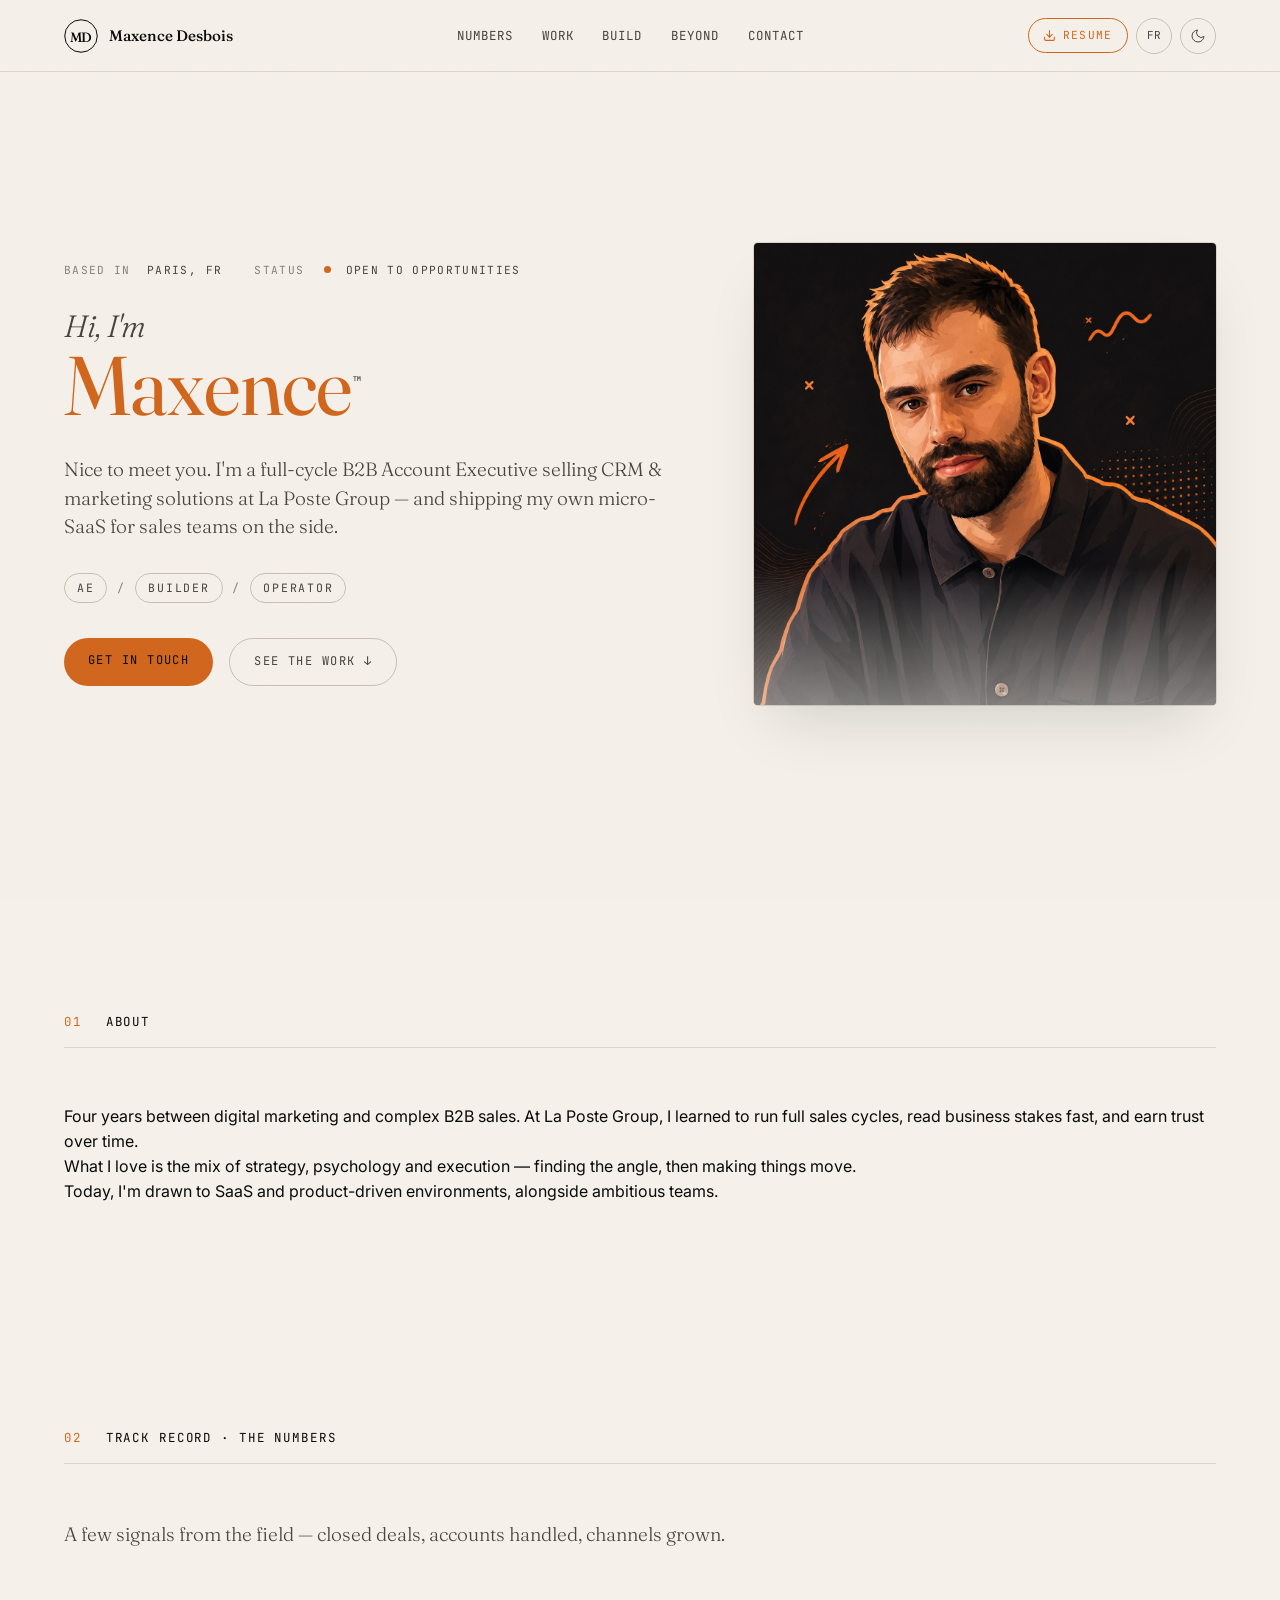
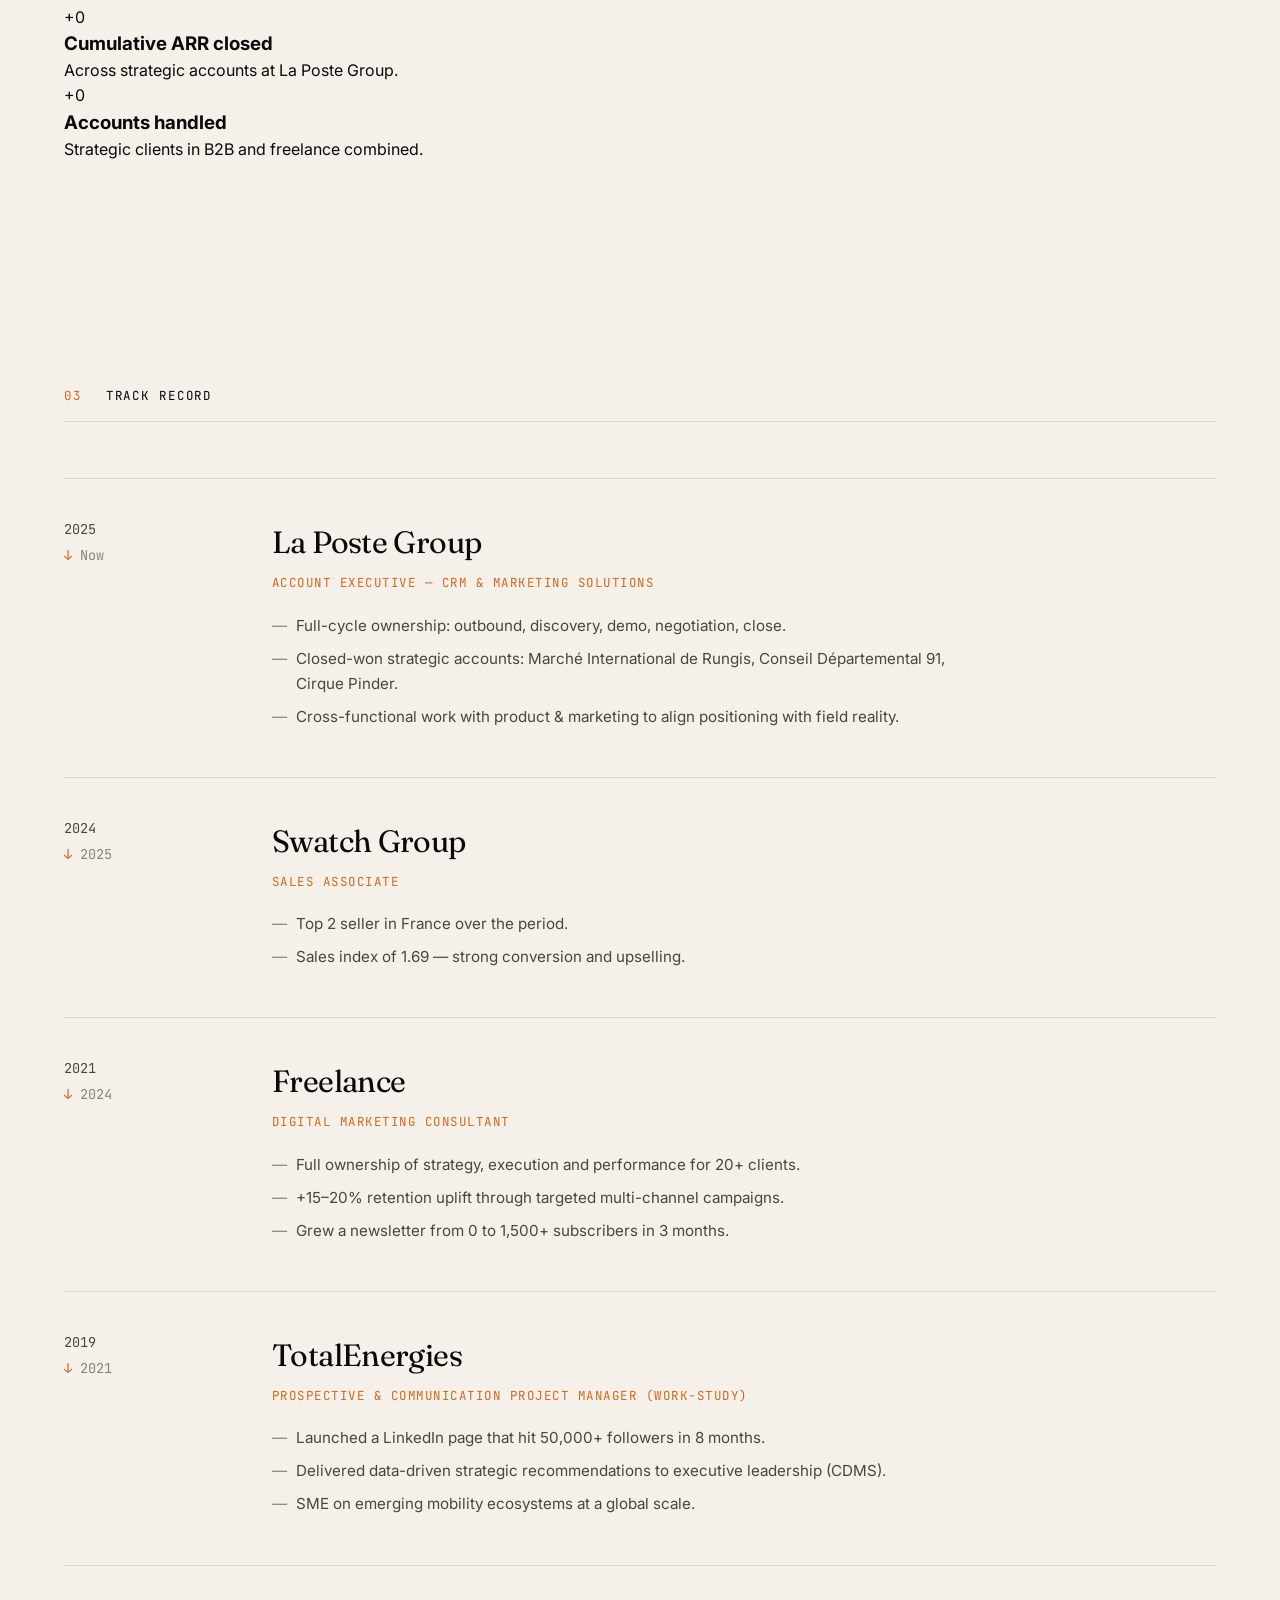
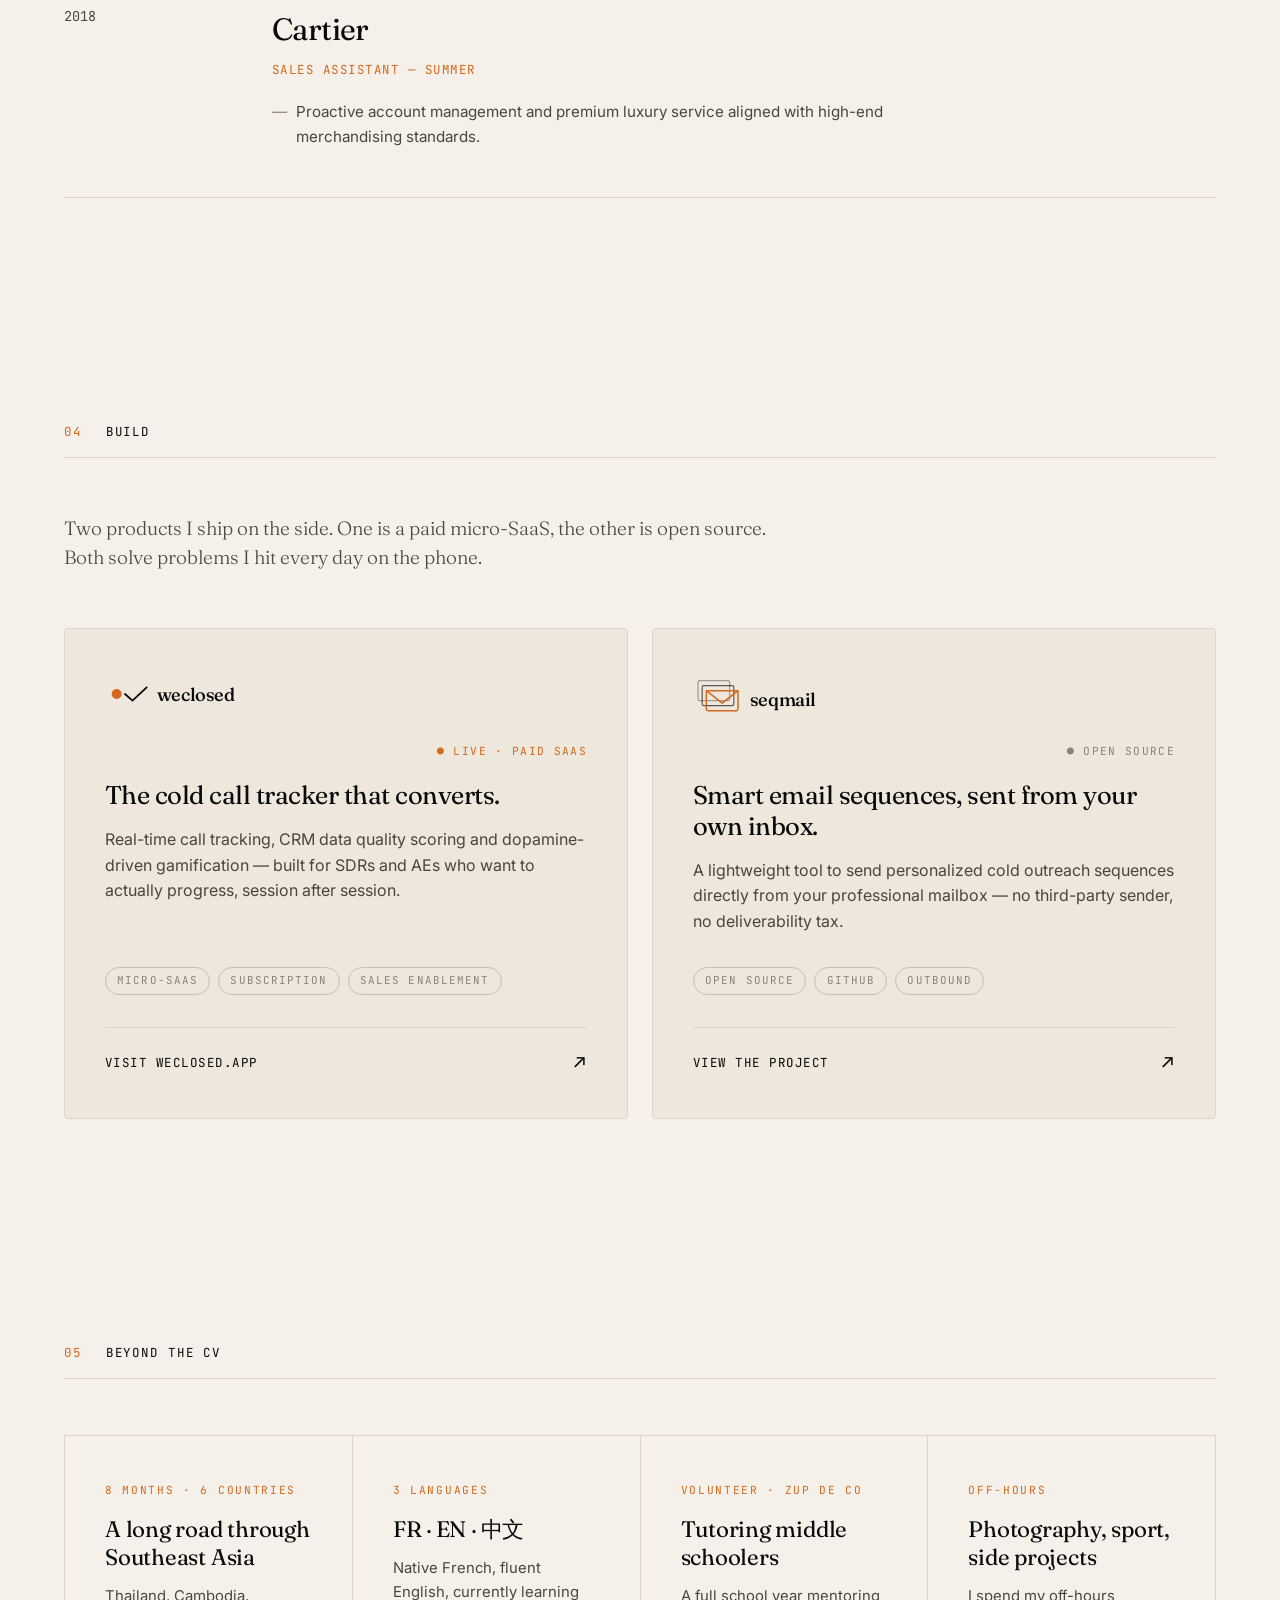
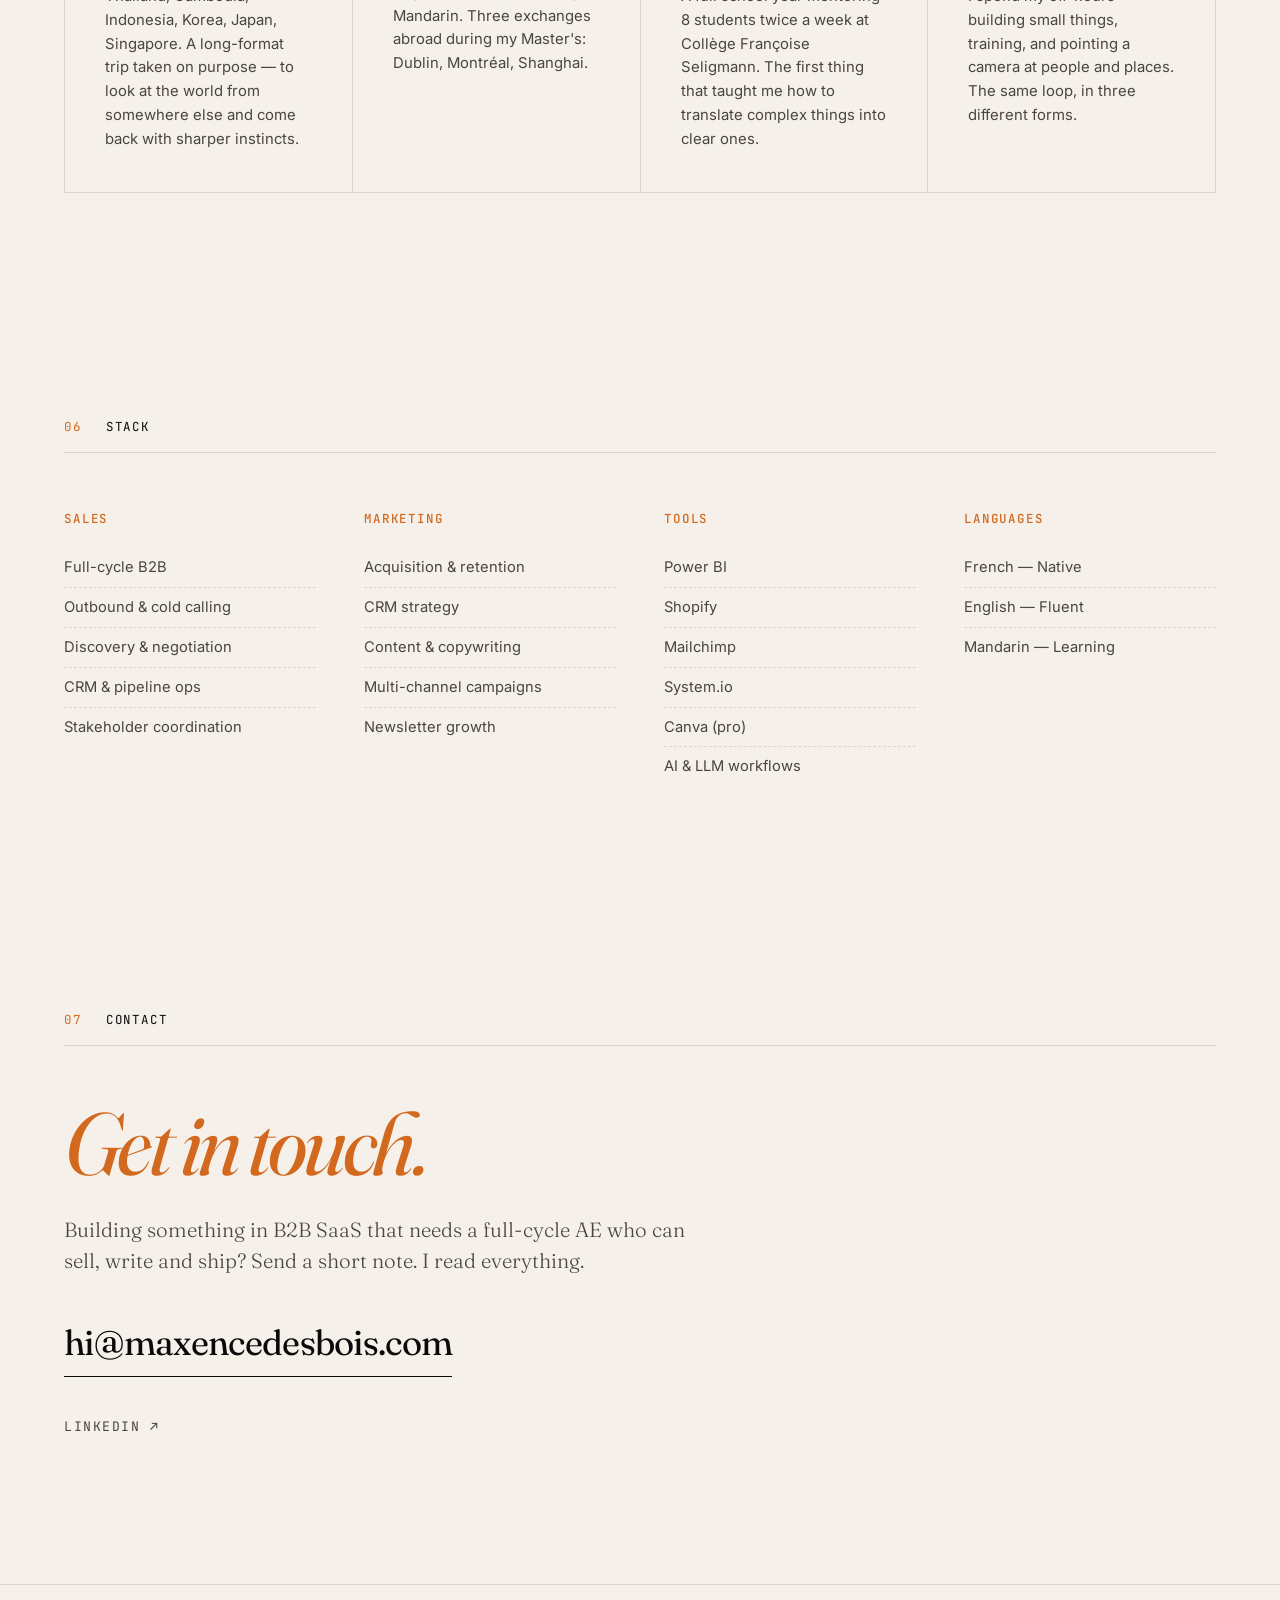
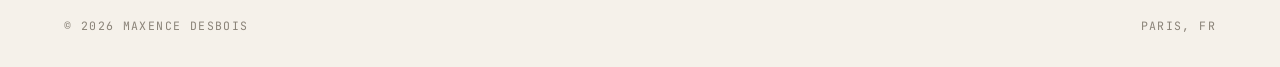
==== commit 480b225b: "index.html" ====
--- a/index.html
+++ b/index.html
@@ -26,13 +26,13 @@
       <span class="nav__name" data-i18n="nav.name">Maxence Desbois</span>
     </a>
     <nav class="nav__links" aria-label="Primary">
+      <a href="#stats" data-i18n="nav.stats">Numbers</a>
       <a href="#track-record" data-i18n="nav.work">Work</a>
       <a href="#build" data-i18n="nav.build">Build</a>
       <a href="#beyond" data-i18n="nav.beyond">Beyond</a>
       <a href="#contact" data-i18n="nav.contact">Contact</a>
     </nav>
     <div class="nav__toggles">
-      <!-- CV download — switches to the right PDF based on active language -->
       <a id="cv-download"
          href="Resume_Maxence_Desbois.pdf"
          data-cv-en="Resume_Maxence_Desbois.pdf"
@@ -88,7 +88,7 @@
 
           <div class="hero__cta">
             <a href="#contact" class="btn btn--primary" data-i18n="hero.ctaPrimary">Get in touch</a>
-            <a href="#track-record" class="btn btn--ghost" data-i18n="hero.ctaSecondary">See the work ↓</a>
+            <a href="#stats" class="btn btn--ghost" data-i18n="hero.ctaSecondary">See the work ↓</a>
           </div>
         </div>
 
@@ -96,51 +96,68 @@
           <div class="hero__portrait-frame">
             <img src="maxence.png" alt="Maxence Desbois" loading="eager" />
           </div>
-          <div class="hero__portrait-caption">
-            <span class="hero__portrait-id">MD · 2026</span>
-            <span class="hero__portrait-loc">Paris</span>
-          </div>
-        </div>
-
-      </div>
-    </section>
-
-    <!-- MANIFESTO -->
-    <section class="section section--manifesto" id="manifesto">
+        </div>
+
+      </div>
+    </section>
+
+    <!-- ABOUT (short) -->
+    <section class="section section--about" id="about">
       <div class="section__head">
         <span class="section__num">01</span>
-        <span class="section__label" data-i18n="manifesto.label">Manifesto</span>
-      </div>
-
-      <div class="manifesto">
-        <p data-i18n="manifesto.p1">
-          I sell B2B for a living, and I build on the side.
+        <span class="section__label" data-i18n="about.label">About</span>
+      </div>
+
+      <div class="about">
+        <p data-i18n="about.p1">
+          Four years between digital marketing and complex B2B sales. At La Poste Group, I learned to run full sales cycles, read business stakes fast, and earn trust over time.
         </p>
-        <p data-i18n="manifesto.p2">
-          Four years of freelance digital marketing, full sales cycles closed at La Poste Group, and a habit of building small tools for the problems I run into every day on the phone.
+        <p data-i18n="about.p2">
+          What I love is the mix of strategy, psychology and execution — finding the angle, then making things move.
         </p>
-        <p data-i18n="manifesto.p3">
-          I'm still learning a lot — about SaaS, product, and the craft of a great sales motion. What I bring is a mix of curiosity, ownership, and the kind of energy that ships things.
+        <p data-i18n="about.p3">
+          Today, I'm drawn to SaaS and product-driven environments, alongside ambitious teams.
         </p>
-        <p class="manifesto__sign" data-i18n="manifesto.sign">— MD, Paris</p>
-      </div>
-    </section>
-
-    <!-- WINS / Tableau de chasse — DISABLED for now, will be reactivated when logos are ready
-    <section class="section section--wins" id="wins">
+      </div>
+    </section>
+
+    <!-- TRACK RECORD / NUMBERS -->
+    <section class="section section--stats" id="stats">
       <div class="section__head">
         <span class="section__num">02</span>
-        <span class="section__label" data-i18n="wins.label">Wins</span>
-      </div>
-      ...
-    </section>
-    -->
+        <span class="section__label" data-i18n="stats.label">Track Record · The Numbers</span>
+      </div>
+
+      <p class="section__intro" data-i18n="stats.intro">
+        A few signals from the field — closed deals, accounts handled, channels grown.
+      </p>
+
+      <div class="stats">
+
+        <article class="stat">
+          <div class="stat__value">
+            <span class="stat__sign">+</span><span class="stat__num" data-target="140" data-suffix="K€">0</span>
+          </div>
+          <h3 class="stat__label" data-i18n="stats.revenue.label">Cumulative ARR closed</h3>
+          <p class="stat__sub" data-i18n="stats.revenue.sub">Across strategic accounts at La Poste Group.</p>
+        </article>
+
+        <article class="stat">
+          <div class="stat__value">
+            <span class="stat__sign">+</span><span class="stat__num" data-target="21">0</span>
+          </div>
+          <h3 class="stat__label" data-i18n="stats.accounts.label">Accounts handled</h3>
+          <p class="stat__sub" data-i18n="stats.accounts.sub">Strategic clients in B2B and freelance combined.</p>
+        </article>
+
+      </div>
+    </section>
 
     <!-- TRACK RECORD -->
     <section class="section section--track" id="track-record">
       <div class="section__head">
-        <span class="section__num">02</span>
-        <span class="section__label" data-i18n="track.label">Track Record</span>
+        <span class="section__num">03</span>
+        <span class="section__label" data-i18n="track.label">Career</span>
       </div>
 
       <div class="track">
@@ -225,7 +242,7 @@
     <!-- BUILD -->
     <section class="section section--build" id="build">
       <div class="section__head">
-        <span class="section__num">03</span>
+        <span class="section__num">04</span>
         <span class="section__label" data-i18n="build.label">Build</span>
       </div>
 
@@ -299,7 +316,7 @@
     <!-- BEYOND -->
     <section class="section section--beyond" id="beyond">
       <div class="section__head">
-        <span class="section__num">04</span>
+        <span class="section__num">05</span>
         <span class="section__label" data-i18n="beyond.label">Beyond the CV</span>
       </div>
 
@@ -330,7 +347,7 @@
     <!-- STACK -->
     <section class="section section--stack" id="stack">
       <div class="section__head">
-        <span class="section__num">05</span>
+        <span class="section__num">06</span>
         <span class="section__label" data-i18n="stack.label">Stack</span>
       </div>
 
@@ -380,7 +397,7 @@
     <!-- CONTACT -->
     <section class="section section--contact" id="contact">
       <div class="section__head">
-        <span class="section__num">06</span>
+        <span class="section__num">07</span>
         <span class="section__label" data-i18n="contact.label">Contact</span>
       </div>
 
@@ -394,8 +411,6 @@
 
         <div class="contact__links">
           <a href="https://www.linkedin.com/in/maxence-desbois/" target="_blank" rel="noopener">LinkedIn ↗</a>
-          <a href="https://github.com/sokouro7" target="_blank" rel="noopener">GitHub ↗</a>
-          <a href="https://weclosed.app" target="_blank" rel="noopener">WeClosed ↗</a>
         </div>
       </div>
     </section>
@@ -405,7 +420,6 @@
   <footer class="footer">
     <div class="footer__line">
       <span>© 2026 Maxence Desbois</span>
-      <span data-i18n="footer.designed">Designed &amp; coded with intent</span>
       <span>Paris, FR</span>
     </div>
   </footer>
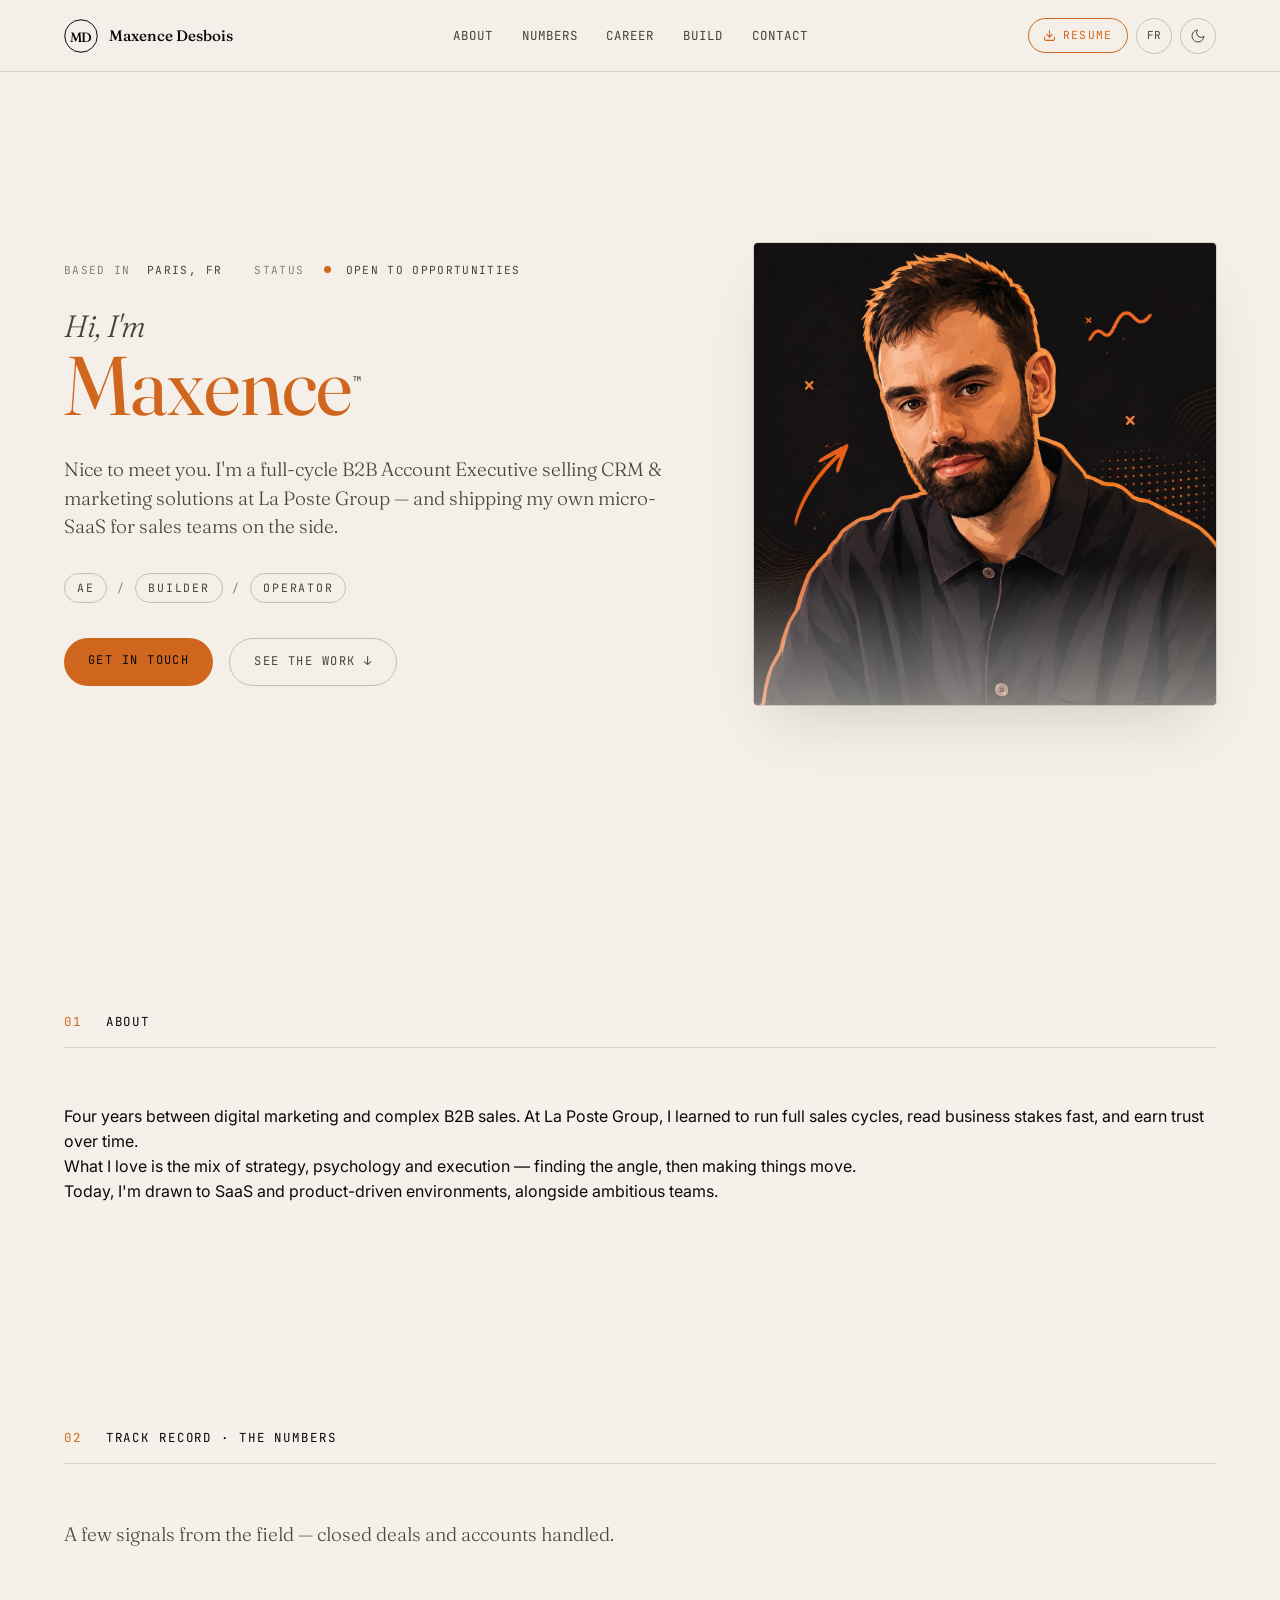
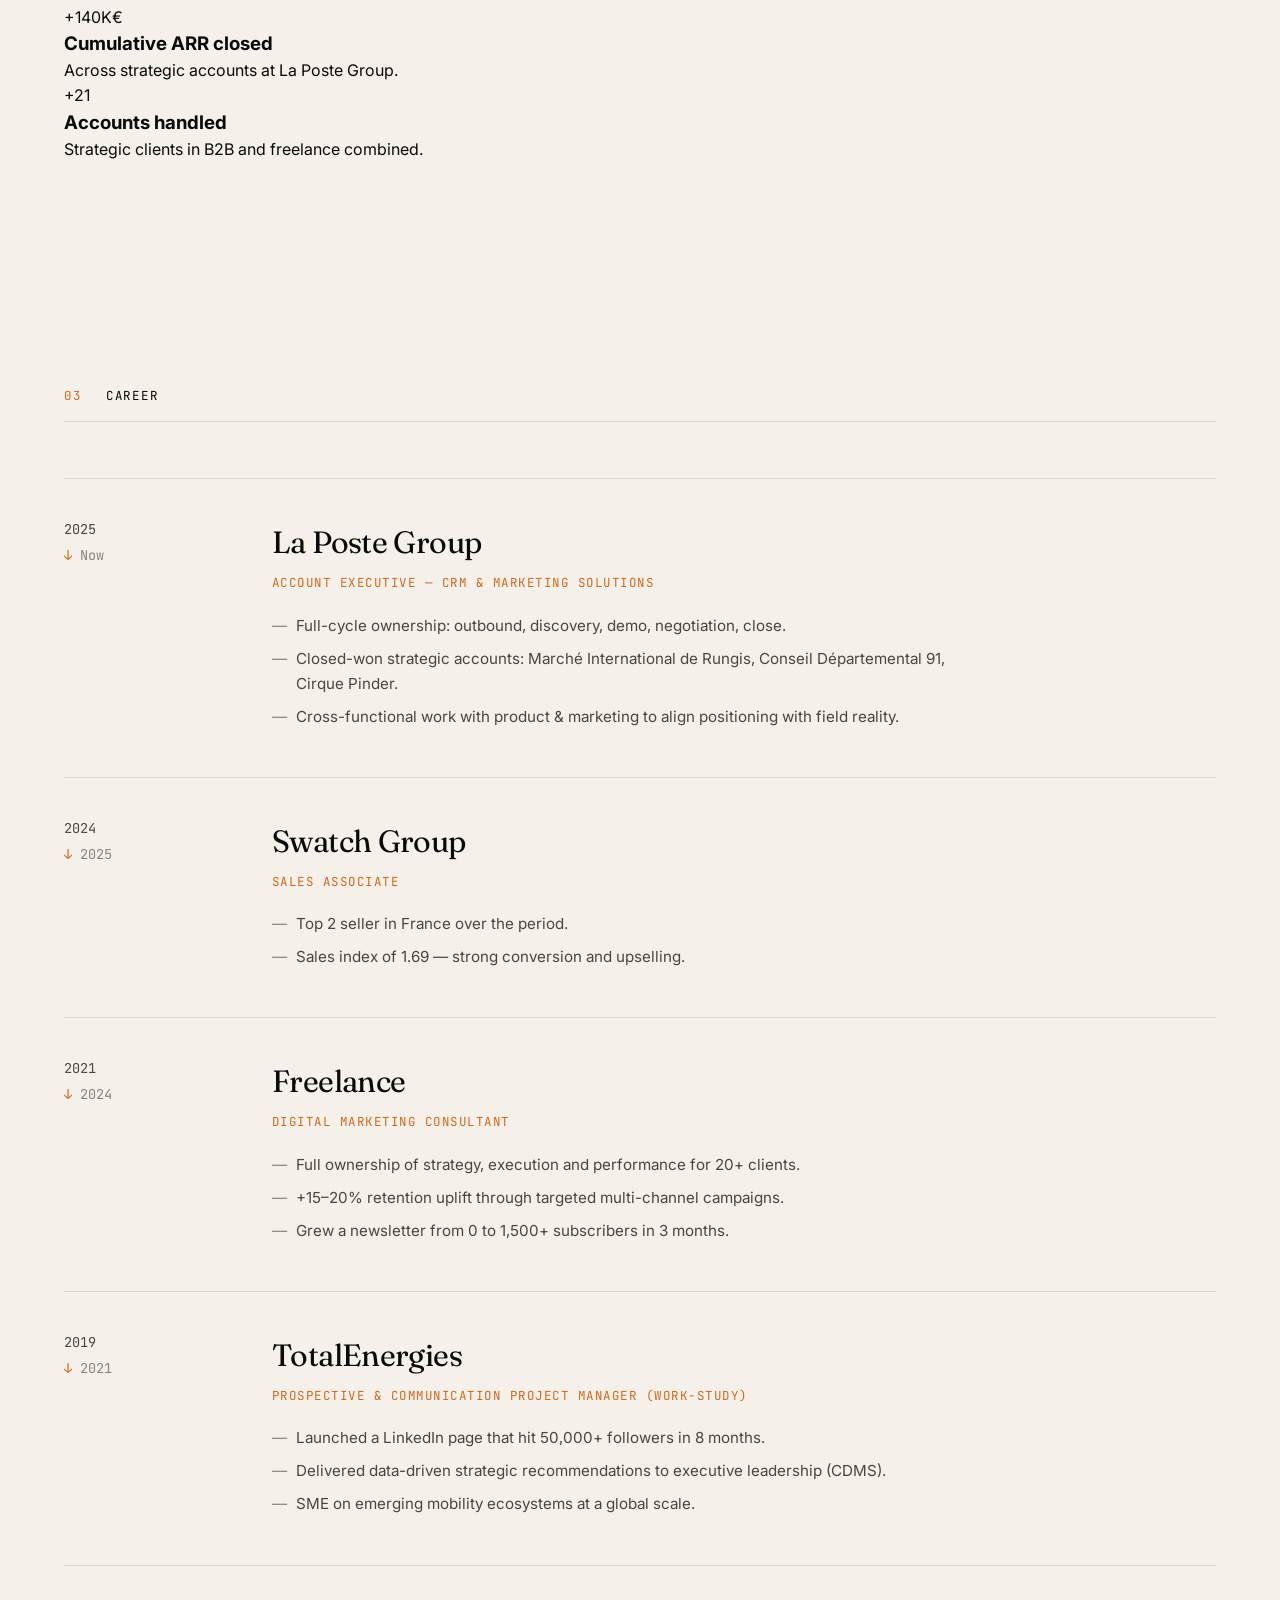
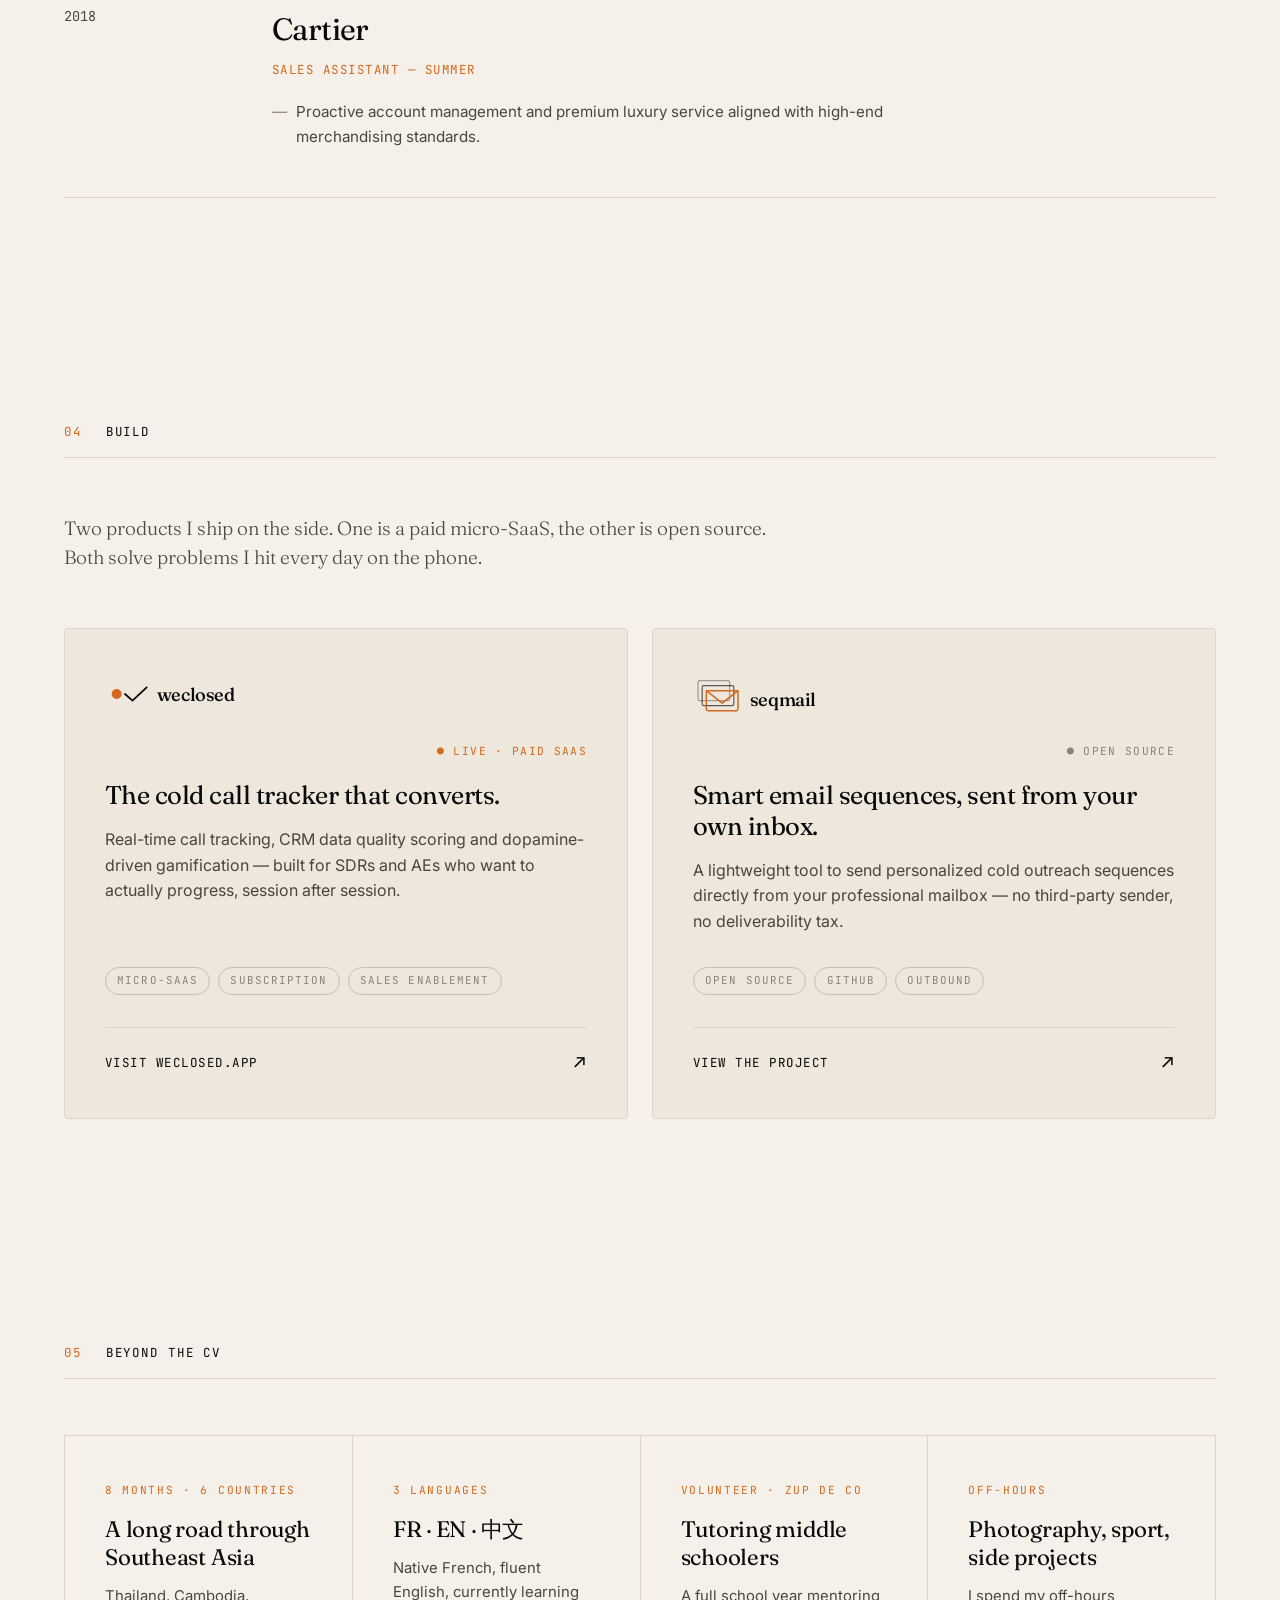
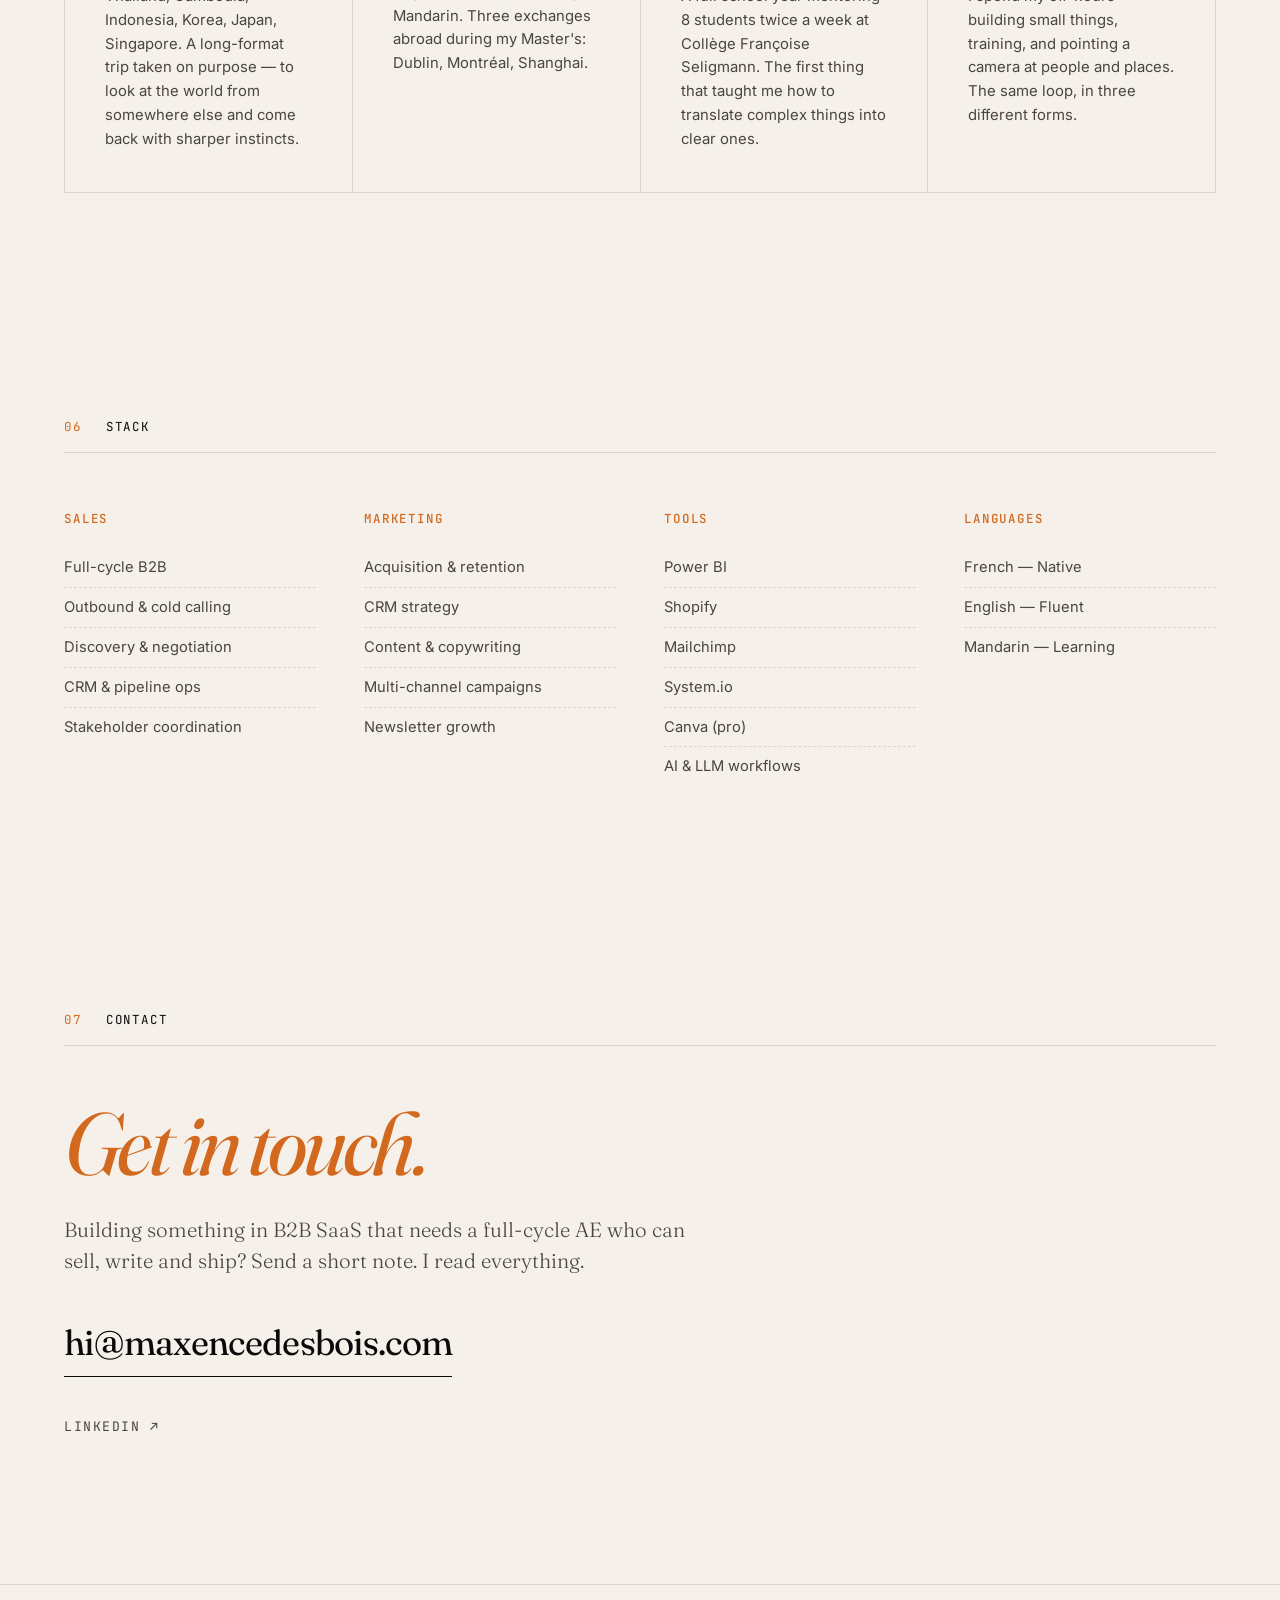
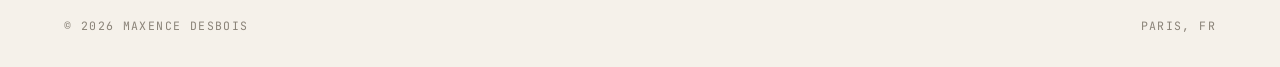
==== commit b105b557: "index.html" ====
--- a/index.html
+++ b/index.html
@@ -26,10 +26,10 @@
       <span class="nav__name" data-i18n="nav.name">Maxence Desbois</span>
     </a>
     <nav class="nav__links" aria-label="Primary">
-      <a href="#stats" data-i18n="nav.stats">Numbers</a>
-      <a href="#track-record" data-i18n="nav.work">Work</a>
+      <a href="#about" data-i18n="nav.about">About</a>
+      <a href="#numbers" data-i18n="nav.numbers">Numbers</a>
+      <a href="#career" data-i18n="nav.career">Career</a>
       <a href="#build" data-i18n="nav.build">Build</a>
-      <a href="#beyond" data-i18n="nav.beyond">Beyond</a>
       <a href="#contact" data-i18n="nav.contact">Contact</a>
     </nav>
     <div class="nav__toggles">
@@ -59,7 +59,7 @@
 
   <main id="top">
 
-    <!-- HERO with photo -->
+    <!-- HERO -->
     <section class="hero">
       <div class="hero__grid">
 
@@ -88,7 +88,7 @@
 
           <div class="hero__cta">
             <a href="#contact" class="btn btn--primary" data-i18n="hero.ctaPrimary">Get in touch</a>
-            <a href="#stats" class="btn btn--ghost" data-i18n="hero.ctaSecondary">See the work ↓</a>
+            <a href="#numbers" class="btn btn--ghost" data-i18n="hero.ctaSecondary">See the work ↓</a>
           </div>
         </div>
 
@@ -101,7 +101,7 @@
       </div>
     </section>
 
-    <!-- ABOUT (short) -->
+    <!-- 01 · ABOUT -->
     <section class="section section--about" id="about">
       <div class="section__head">
         <span class="section__num">01</span>
@@ -121,15 +121,15 @@
       </div>
     </section>
 
-    <!-- TRACK RECORD / NUMBERS -->
-    <section class="section section--stats" id="stats">
+    <!-- 02 · NUMBERS -->
+    <section class="section section--stats" id="numbers">
       <div class="section__head">
         <span class="section__num">02</span>
-        <span class="section__label" data-i18n="stats.label">Track Record · The Numbers</span>
-      </div>
-
-      <p class="section__intro" data-i18n="stats.intro">
-        A few signals from the field — closed deals, accounts handled, channels grown.
+        <span class="section__label" data-i18n="numbers.label">Track Record · The Numbers</span>
+      </div>
+
+      <p class="section__intro" data-i18n="numbers.intro">
+        A few signals from the field — closed deals and accounts handled.
       </p>
 
       <div class="stats">
@@ -138,41 +138,41 @@
           <div class="stat__value">
             <span class="stat__sign">+</span><span class="stat__num" data-target="140" data-suffix="K€">0</span>
           </div>
-          <h3 class="stat__label" data-i18n="stats.revenue.label">Cumulative ARR closed</h3>
-          <p class="stat__sub" data-i18n="stats.revenue.sub">Across strategic accounts at La Poste Group.</p>
+          <h3 class="stat__label" data-i18n="numbers.revenue.label">Cumulative ARR closed</h3>
+          <p class="stat__sub" data-i18n="numbers.revenue.sub">Across strategic accounts at La Poste Group.</p>
         </article>
 
         <article class="stat">
           <div class="stat__value">
             <span class="stat__sign">+</span><span class="stat__num" data-target="21">0</span>
           </div>
-          <h3 class="stat__label" data-i18n="stats.accounts.label">Accounts handled</h3>
-          <p class="stat__sub" data-i18n="stats.accounts.sub">Strategic clients in B2B and freelance combined.</p>
-        </article>
-
-      </div>
-    </section>
-
-    <!-- TRACK RECORD -->
-    <section class="section section--track" id="track-record">
+          <h3 class="stat__label" data-i18n="numbers.accounts.label">Accounts handled</h3>
+          <p class="stat__sub" data-i18n="numbers.accounts.sub">Strategic clients in B2B and freelance combined.</p>
+        </article>
+
+      </div>
+    </section>
+
+    <!-- 03 · CAREER -->
+    <section class="section section--track" id="career">
       <div class="section__head">
         <span class="section__num">03</span>
-        <span class="section__label" data-i18n="track.label">Career</span>
+        <span class="section__label" data-i18n="career.label">Career</span>
       </div>
 
       <div class="track">
         <article class="track__item">
           <div class="track__years">
             <span class="track__year">2025</span>
-            <span class="track__year-end" data-i18n="track.now">Now</span>
+            <span class="track__year-end" data-i18n="career.now">Now</span>
           </div>
           <div class="track__body">
             <h3 class="track__company">La Poste Group</h3>
-            <p class="track__role" data-i18n="track.laposte.role">Account Executive — CRM &amp; Marketing Solutions</p>
+            <p class="track__role" data-i18n="career.laposte.role">Account Executive — CRM &amp; Marketing Solutions</p>
             <ul class="track__points">
-              <li data-i18n="track.laposte.p1">Full-cycle ownership: outbound, discovery, demo, negotiation, close.</li>
-              <li data-i18n="track.laposte.p2">Closed-won strategic accounts: Marché International de Rungis, Conseil Départemental 91, Cirque Pinder.</li>
-              <li data-i18n="track.laposte.p3">Cross-functional work with product &amp; marketing to align positioning with field reality.</li>
+              <li data-i18n="career.laposte.p1">Full-cycle ownership: outbound, discovery, demo, negotiation, close.</li>
+              <li data-i18n="career.laposte.p2">Closed-won strategic accounts: Marché International de Rungis, Conseil Départemental 91, Cirque Pinder.</li>
+              <li data-i18n="career.laposte.p3">Cross-functional work with product &amp; marketing to align positioning with field reality.</li>
             </ul>
           </div>
         </article>
@@ -184,10 +184,10 @@
           </div>
           <div class="track__body">
             <h3 class="track__company">Swatch Group</h3>
-            <p class="track__role" data-i18n="track.swatch.role">Sales Associate</p>
+            <p class="track__role" data-i18n="career.swatch.role">Sales Associate</p>
             <ul class="track__points">
-              <li data-i18n="track.swatch.p1">Top 2 seller in France over the period.</li>
-              <li data-i18n="track.swatch.p2">Sales index of 1.69 — strong conversion and upselling.</li>
+              <li data-i18n="career.swatch.p1">Top 2 seller in France over the period.</li>
+              <li data-i18n="career.swatch.p2">Sales index of 1.69 — strong conversion and upselling.</li>
             </ul>
           </div>
         </article>
@@ -198,12 +198,12 @@
             <span class="track__year-end">2024</span>
           </div>
           <div class="track__body">
-            <h3 class="track__company" data-i18n="track.freelance.company">Freelance</h3>
-            <p class="track__role" data-i18n="track.freelance.role">Digital Marketing Consultant</p>
+            <h3 class="track__company" data-i18n="career.freelance.company">Freelance</h3>
+            <p class="track__role" data-i18n="career.freelance.role">Digital Marketing Consultant</p>
             <ul class="track__points">
-              <li data-i18n="track.freelance.p1">Full ownership of strategy, execution and performance for 20+ clients.</li>
-              <li data-i18n="track.freelance.p2">+15–20% retention uplift through targeted multi-channel campaigns.</li>
-              <li data-i18n="track.freelance.p3">Grew a newsletter from 0 to 1,500+ subscribers in 3 months.</li>
+              <li data-i18n="career.freelance.p1">Full ownership of strategy, execution and performance for 20+ clients.</li>
+              <li data-i18n="career.freelance.p2">+15–20% retention uplift through targeted multi-channel campaigns.</li>
+              <li data-i18n="career.freelance.p3">Grew a newsletter from 0 to 1,500+ subscribers in 3 months.</li>
             </ul>
           </div>
         </article>
@@ -215,11 +215,11 @@
           </div>
           <div class="track__body">
             <h3 class="track__company">TotalEnergies</h3>
-            <p class="track__role" data-i18n="track.total.role">Prospective &amp; Communication Project Manager (work-study)</p>
+            <p class="track__role" data-i18n="career.total.role">Prospective &amp; Communication Project Manager (work-study)</p>
             <ul class="track__points">
-              <li data-i18n="track.total.p1">Launched a LinkedIn page that hit 50,000+ followers in 8 months.</li>
-              <li data-i18n="track.total.p2">Delivered data-driven strategic recommendations to executive leadership (CDMS).</li>
-              <li data-i18n="track.total.p3">SME on emerging mobility ecosystems at a global scale.</li>
+              <li data-i18n="career.total.p1">Launched a LinkedIn page that hit 50,000+ followers in 8 months.</li>
+              <li data-i18n="career.total.p2">Delivered data-driven strategic recommendations to executive leadership (CDMS).</li>
+              <li data-i18n="career.total.p3">SME on emerging mobility ecosystems at a global scale.</li>
             </ul>
           </div>
         </article>
@@ -230,16 +230,16 @@
           </div>
           <div class="track__body">
             <h3 class="track__company">Cartier</h3>
-            <p class="track__role" data-i18n="track.cartier.role">Sales Assistant — Summer</p>
+            <p class="track__role" data-i18n="career.cartier.role">Sales Assistant — Summer</p>
             <ul class="track__points">
-              <li data-i18n="track.cartier.p1">Proactive account management and premium luxury service aligned with high-end merchandising standards.</li>
+              <li data-i18n="career.cartier.p1">Proactive account management and premium luxury service aligned with high-end merchandising standards.</li>
             </ul>
           </div>
         </article>
       </div>
     </section>
 
-    <!-- BUILD -->
+    <!-- 04 · BUILD -->
     <section class="section section--build" id="build">
       <div class="section__head">
         <span class="section__num">04</span>
@@ -261,7 +261,7 @@
             </svg>
           </div>
           <div class="build__head">
-            <span class="build__status build__status--live">● Live · Paid SaaS</span>
+            <span class="build__status build__status--live" data-i18n="build.weclosed.status">● Live · Paid SaaS</span>
           </div>
           <h3 class="build__tagline" data-i18n="build.weclosed.tagline">
             The cold call tracker that converts.
@@ -270,9 +270,9 @@
             Real-time call tracking, CRM data quality scoring and dopamine-driven gamification — built for SDRs and AEs who want to actually progress, session after session.
           </p>
           <div class="build__stack">
-            <span>Micro-SaaS</span>
-            <span>Subscription</span>
-            <span>Sales enablement</span>
+            <span data-i18n="build.weclosed.tag1">Micro-SaaS</span>
+            <span data-i18n="build.weclosed.tag2">Subscription</span>
+            <span data-i18n="build.weclosed.tag3">Sales enablement</span>
           </div>
           <div class="build__cta">
             <span data-i18n="build.weclosed.cta">Visit weclosed.app</span>
@@ -291,7 +291,7 @@
             </svg>
           </div>
           <div class="build__head">
-            <span class="build__status build__status--os">● Open source</span>
+            <span class="build__status build__status--os" data-i18n="build.seqmail.status">● Open source</span>
           </div>
           <h3 class="build__tagline" data-i18n="build.seqmail.tagline">
             Smart email sequences, sent from your own inbox.
@@ -300,9 +300,9 @@
             A lightweight tool to send personalized cold outreach sequences directly from your professional mailbox — no third-party sender, no deliverability tax.
           </p>
           <div class="build__stack">
-            <span>Open source</span>
-            <span>GitHub</span>
-            <span>Outbound</span>
+            <span data-i18n="build.seqmail.tag1">Open source</span>
+            <span data-i18n="build.seqmail.tag2">GitHub</span>
+            <span data-i18n="build.seqmail.tag3">Outbound</span>
           </div>
           <div class="build__cta">
             <span data-i18n="build.seqmail.cta">View the project</span>
@@ -313,7 +313,7 @@
       </div>
     </section>
 
-    <!-- BEYOND -->
+    <!-- 05 · BEYOND -->
     <section class="section section--beyond" id="beyond">
       <div class="section__head">
         <span class="section__num">05</span>
@@ -344,7 +344,7 @@
       </div>
     </section>
 
-    <!-- STACK -->
+    <!-- 06 · STACK -->
     <section class="section section--stack" id="stack">
       <div class="section__head">
         <span class="section__num">06</span>
@@ -353,48 +353,48 @@
 
       <div class="stack">
         <div class="stack__col">
-          <h4 data-i18n="stack.sales">Sales</h4>
+          <h4 data-i18n="stack.sales.title">Sales</h4>
           <ul>
-            <li>Full-cycle B2B</li>
-            <li data-i18n="stack.sales.outbound">Outbound &amp; cold calling</li>
-            <li data-i18n="stack.sales.discovery">Discovery &amp; negotiation</li>
-            <li>CRM &amp; pipeline ops</li>
-            <li>Stakeholder coordination</li>
+            <li data-i18n="stack.sales.l1">Full-cycle B2B</li>
+            <li data-i18n="stack.sales.l2">Outbound &amp; cold calling</li>
+            <li data-i18n="stack.sales.l3">Discovery &amp; negotiation</li>
+            <li data-i18n="stack.sales.l4">CRM &amp; pipeline ops</li>
+            <li data-i18n="stack.sales.l5">Stakeholder coordination</li>
           </ul>
         </div>
         <div class="stack__col">
-          <h4 data-i18n="stack.marketing">Marketing</h4>
+          <h4 data-i18n="stack.marketing.title">Marketing</h4>
           <ul>
-            <li>Acquisition &amp; retention</li>
-            <li>CRM strategy</li>
-            <li data-i18n="stack.marketing.content">Content &amp; copywriting</li>
-            <li>Multi-channel campaigns</li>
-            <li>Newsletter growth</li>
+            <li data-i18n="stack.marketing.l1">Acquisition &amp; retention</li>
+            <li data-i18n="stack.marketing.l2">CRM strategy</li>
+            <li data-i18n="stack.marketing.l3">Content &amp; copywriting</li>
+            <li data-i18n="stack.marketing.l4">Multi-channel campaigns</li>
+            <li data-i18n="stack.marketing.l5">Newsletter growth</li>
           </ul>
         </div>
         <div class="stack__col">
-          <h4 data-i18n="stack.tools">Tools</h4>
+          <h4 data-i18n="stack.tools.title">Tools</h4>
           <ul>
             <li>Power BI</li>
             <li>Shopify</li>
             <li>Mailchimp</li>
             <li>System.io</li>
-            <li>Canva (pro)</li>
-            <li>AI &amp; LLM workflows</li>
+            <li data-i18n="stack.tools.canva">Canva (pro)</li>
+            <li data-i18n="stack.tools.ai">AI &amp; LLM workflows</li>
           </ul>
         </div>
         <div class="stack__col">
-          <h4 data-i18n="stack.languages">Languages</h4>
+          <h4 data-i18n="stack.languages.title">Languages</h4>
           <ul>
-            <li data-i18n="stack.lang.fr">French — Native</li>
-            <li data-i18n="stack.lang.en">English — Fluent</li>
-            <li data-i18n="stack.lang.zh">Mandarin — Learning</li>
+            <li data-i18n="stack.languages.fr">French — Native</li>
+            <li data-i18n="stack.languages.en">English — Fluent</li>
+            <li data-i18n="stack.languages.zh">Mandarin — Learning</li>
           </ul>
         </div>
       </div>
     </section>
 
-    <!-- CONTACT -->
+    <!-- 07 · CONTACT -->
     <section class="section section--contact" id="contact">
       <div class="section__head">
         <span class="section__num">07</span>
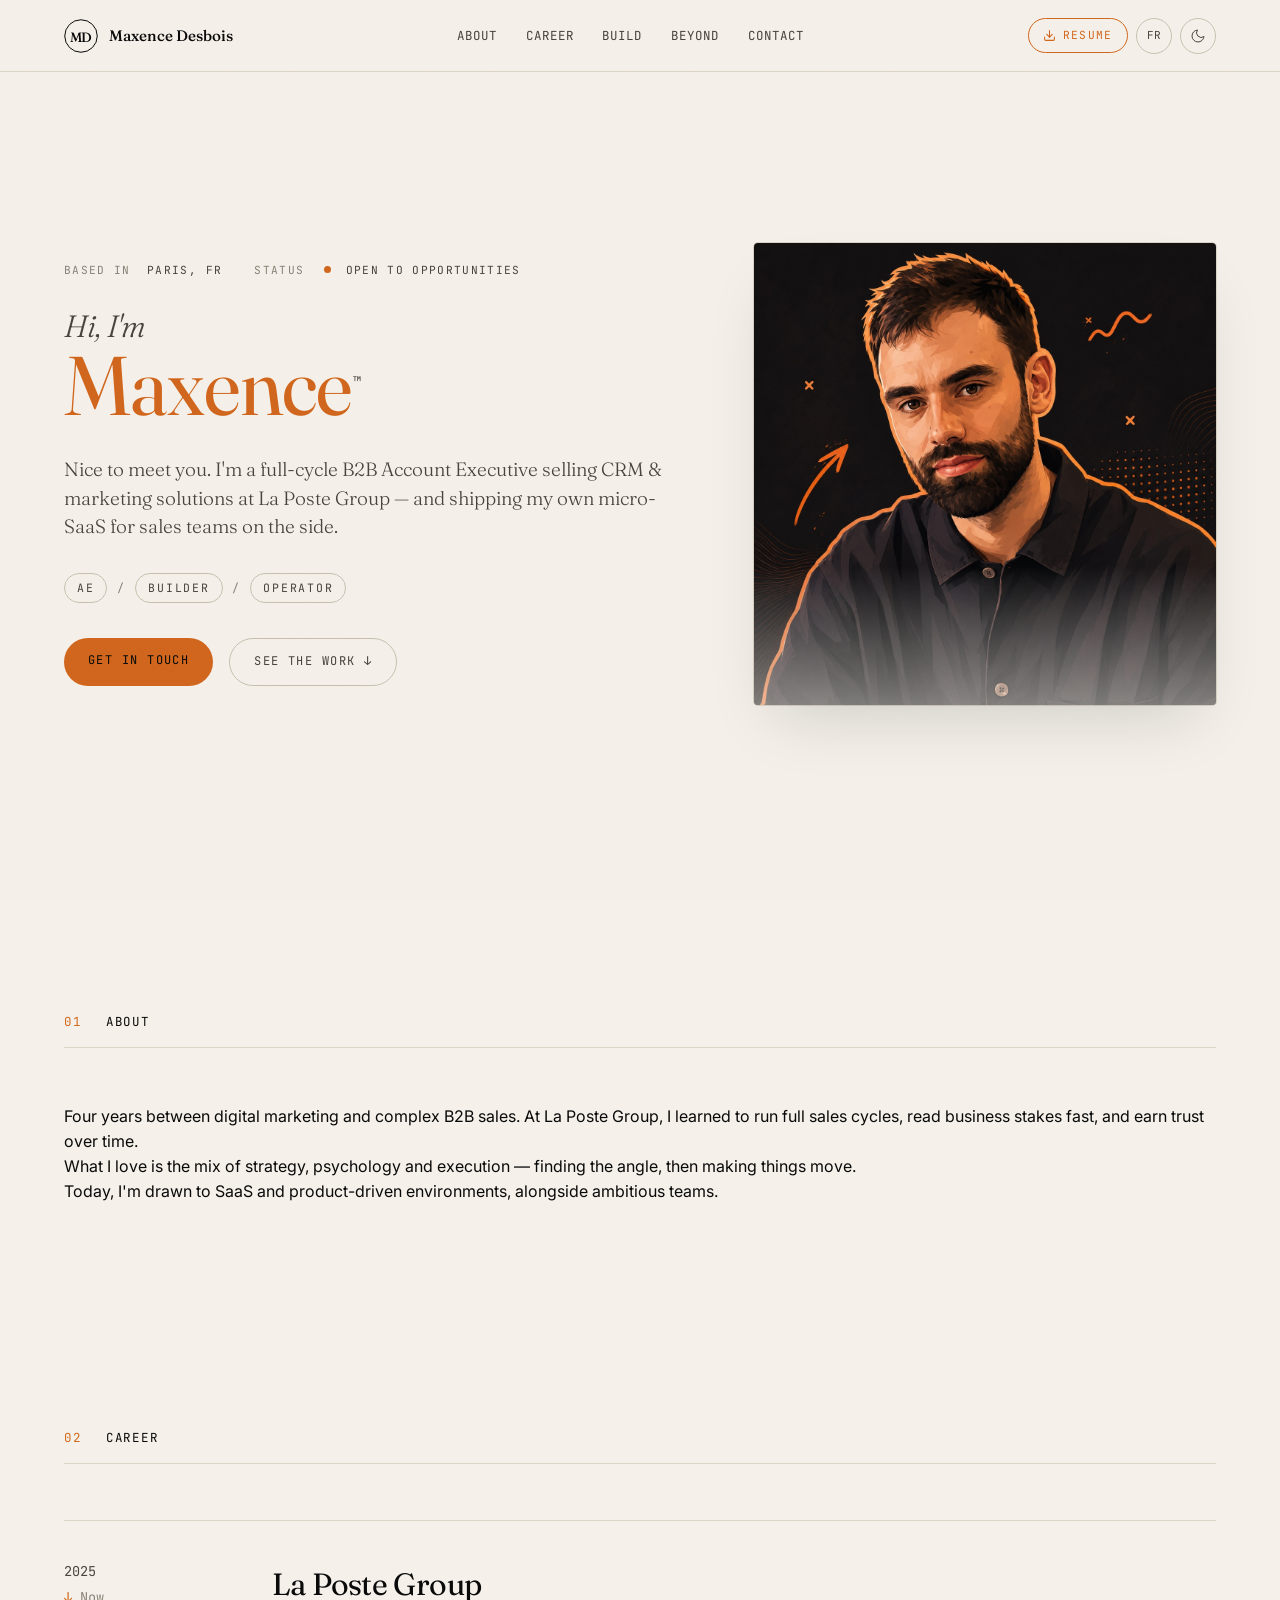
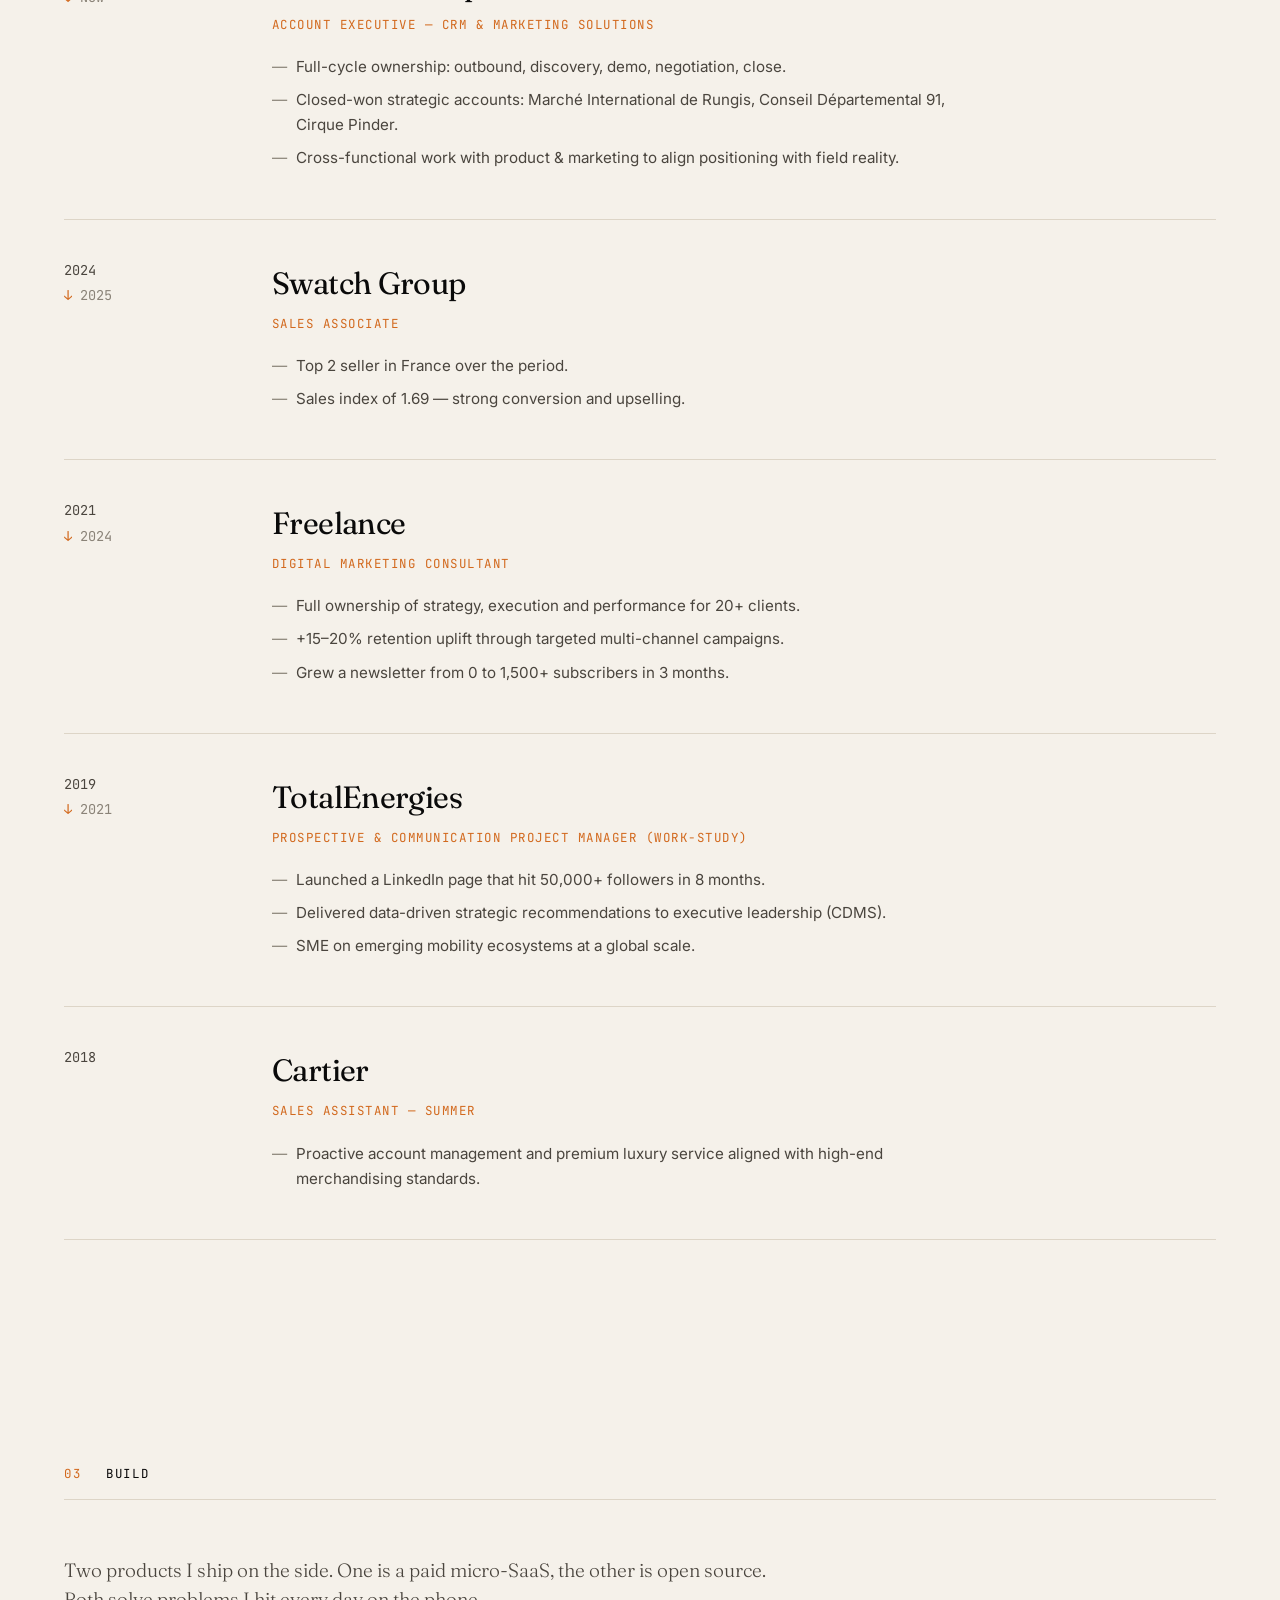
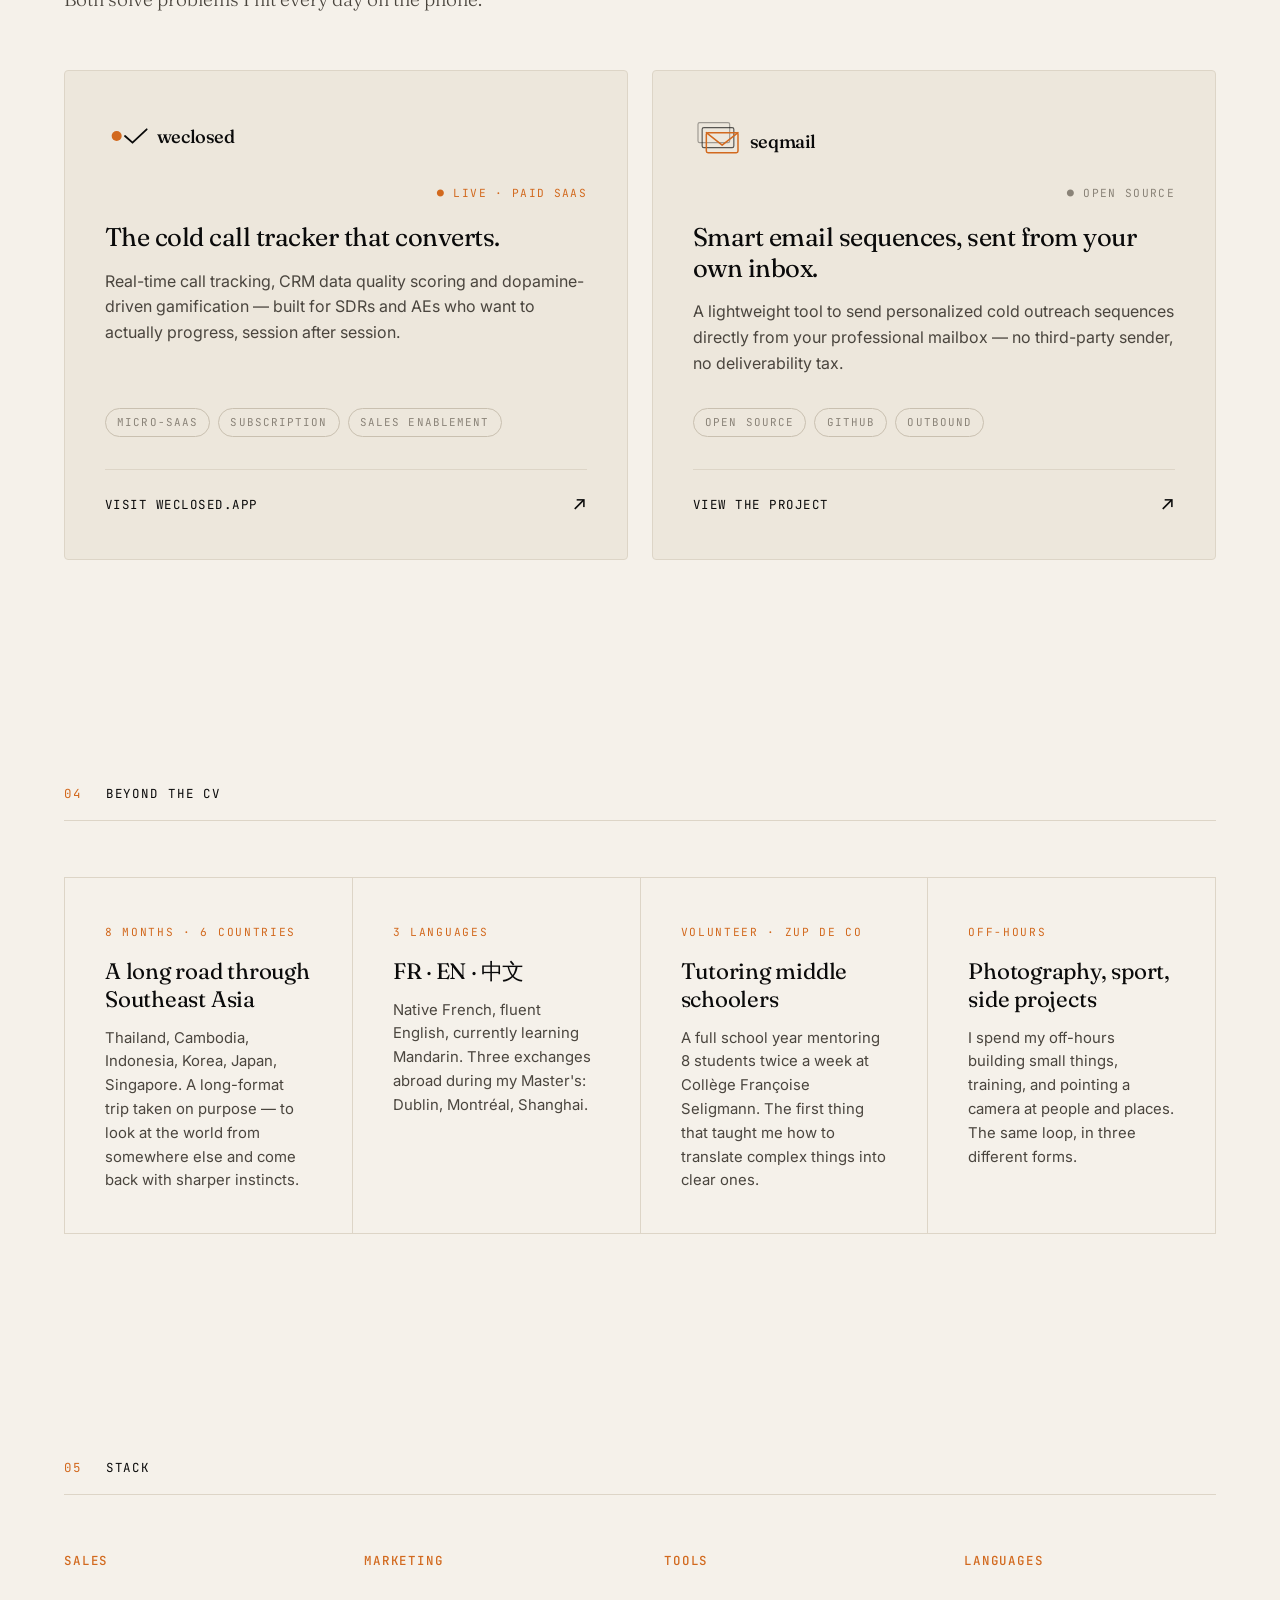
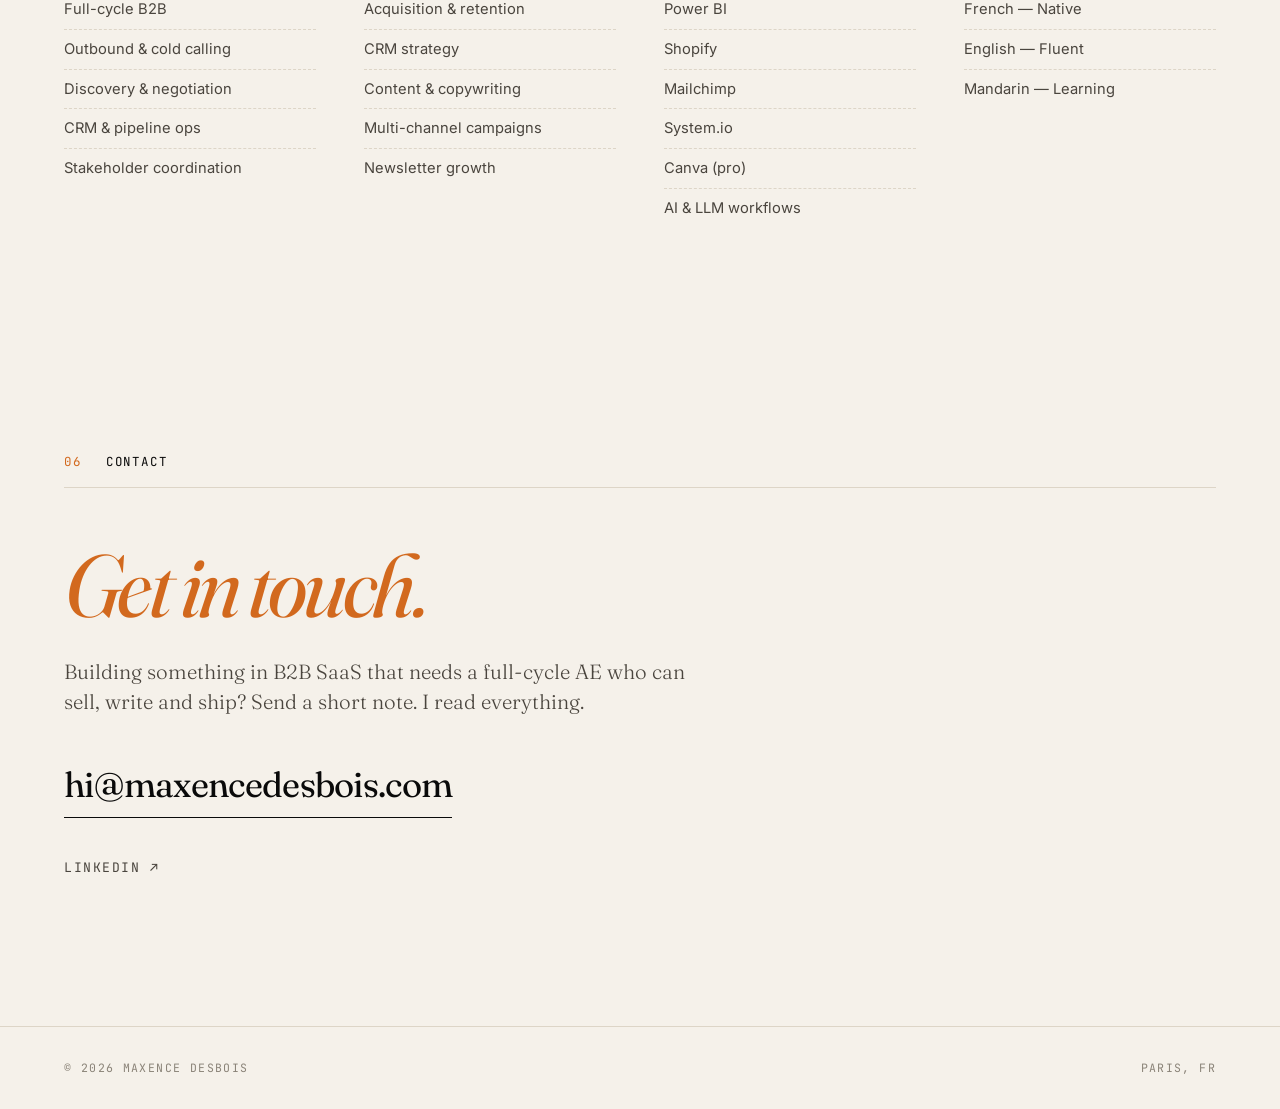
==== commit cc3f9e01: "index.html" ====
--- a/index.html
+++ b/index.html
@@ -27,9 +27,9 @@
     </a>
     <nav class="nav__links" aria-label="Primary">
       <a href="#about" data-i18n="nav.about">About</a>
-      <a href="#numbers" data-i18n="nav.numbers">Numbers</a>
       <a href="#career" data-i18n="nav.career">Career</a>
       <a href="#build" data-i18n="nav.build">Build</a>
+      <a href="#beyond" data-i18n="nav.beyond">Beyond</a>
       <a href="#contact" data-i18n="nav.contact">Contact</a>
     </nav>
     <div class="nav__toggles">
@@ -88,7 +88,7 @@
 
           <div class="hero__cta">
             <a href="#contact" class="btn btn--primary" data-i18n="hero.ctaPrimary">Get in touch</a>
-            <a href="#numbers" class="btn btn--ghost" data-i18n="hero.ctaSecondary">See the work ↓</a>
+            <a href="#career" class="btn btn--ghost" data-i18n="hero.ctaSecondary">See the work ↓</a>
           </div>
         </div>
 
@@ -121,42 +121,10 @@
       </div>
     </section>
 
-    <!-- 02 · NUMBERS -->
-    <section class="section section--stats" id="numbers">
+    <!-- 02 · CAREER -->
+    <section class="section section--track" id="career">
       <div class="section__head">
         <span class="section__num">02</span>
-        <span class="section__label" data-i18n="numbers.label">Track Record · The Numbers</span>
-      </div>
-
-      <p class="section__intro" data-i18n="numbers.intro">
-        A few signals from the field — closed deals and accounts handled.
-      </p>
-
-      <div class="stats">
-
-        <article class="stat">
-          <div class="stat__value">
-            <span class="stat__sign">+</span><span class="stat__num" data-target="140" data-suffix="K€">0</span>
-          </div>
-          <h3 class="stat__label" data-i18n="numbers.revenue.label">Cumulative ARR closed</h3>
-          <p class="stat__sub" data-i18n="numbers.revenue.sub">Across strategic accounts at La Poste Group.</p>
-        </article>
-
-        <article class="stat">
-          <div class="stat__value">
-            <span class="stat__sign">+</span><span class="stat__num" data-target="21">0</span>
-          </div>
-          <h3 class="stat__label" data-i18n="numbers.accounts.label">Accounts handled</h3>
-          <p class="stat__sub" data-i18n="numbers.accounts.sub">Strategic clients in B2B and freelance combined.</p>
-        </article>
-
-      </div>
-    </section>
-
-    <!-- 03 · CAREER -->
-    <section class="section section--track" id="career">
-      <div class="section__head">
-        <span class="section__num">03</span>
         <span class="section__label" data-i18n="career.label">Career</span>
       </div>
 
@@ -239,10 +207,10 @@
       </div>
     </section>
 
-    <!-- 04 · BUILD -->
+    <!-- 03 · BUILD -->
     <section class="section section--build" id="build">
       <div class="section__head">
-        <span class="section__num">04</span>
+        <span class="section__num">03</span>
         <span class="section__label" data-i18n="build.label">Build</span>
       </div>
 
@@ -313,10 +281,10 @@
       </div>
     </section>
 
-    <!-- 05 · BEYOND -->
+    <!-- 04 · BEYOND -->
     <section class="section section--beyond" id="beyond">
       <div class="section__head">
-        <span class="section__num">05</span>
+        <span class="section__num">04</span>
         <span class="section__label" data-i18n="beyond.label">Beyond the CV</span>
       </div>
 
@@ -344,10 +312,10 @@
       </div>
     </section>
 
-    <!-- 06 · STACK -->
+    <!-- 05 · STACK -->
     <section class="section section--stack" id="stack">
       <div class="section__head">
-        <span class="section__num">06</span>
+        <span class="section__num">05</span>
         <span class="section__label" data-i18n="stack.label">Stack</span>
       </div>
 
@@ -394,17 +362,17 @@
       </div>
     </section>
 
-    <!-- 07 · CONTACT -->
+    <!-- 06 · CONTACT -->
     <section class="section section--contact" id="contact">
       <div class="section__head">
-        <span class="section__num">07</span>
+        <span class="section__num">06</span>
         <span class="section__label" data-i18n="contact.label">Contact</span>
       </div>
 
       <div class="contact">
         <h2 class="contact__headline" data-i18n="contact.headline">Get in touch.</h2>
         <p class="contact__lede" data-i18n="contact.lede">
-          Building something in B2B SaaS that needs a full-cycle AE who can sell, write and ship? Send a short note. I read everything.
+          Hiring sales? Let's run the discovery call.
         </p>
 
         <a href="mailto:hi@maxencedesbois.com" class="contact__mail">hi@maxencedesbois.com</a>
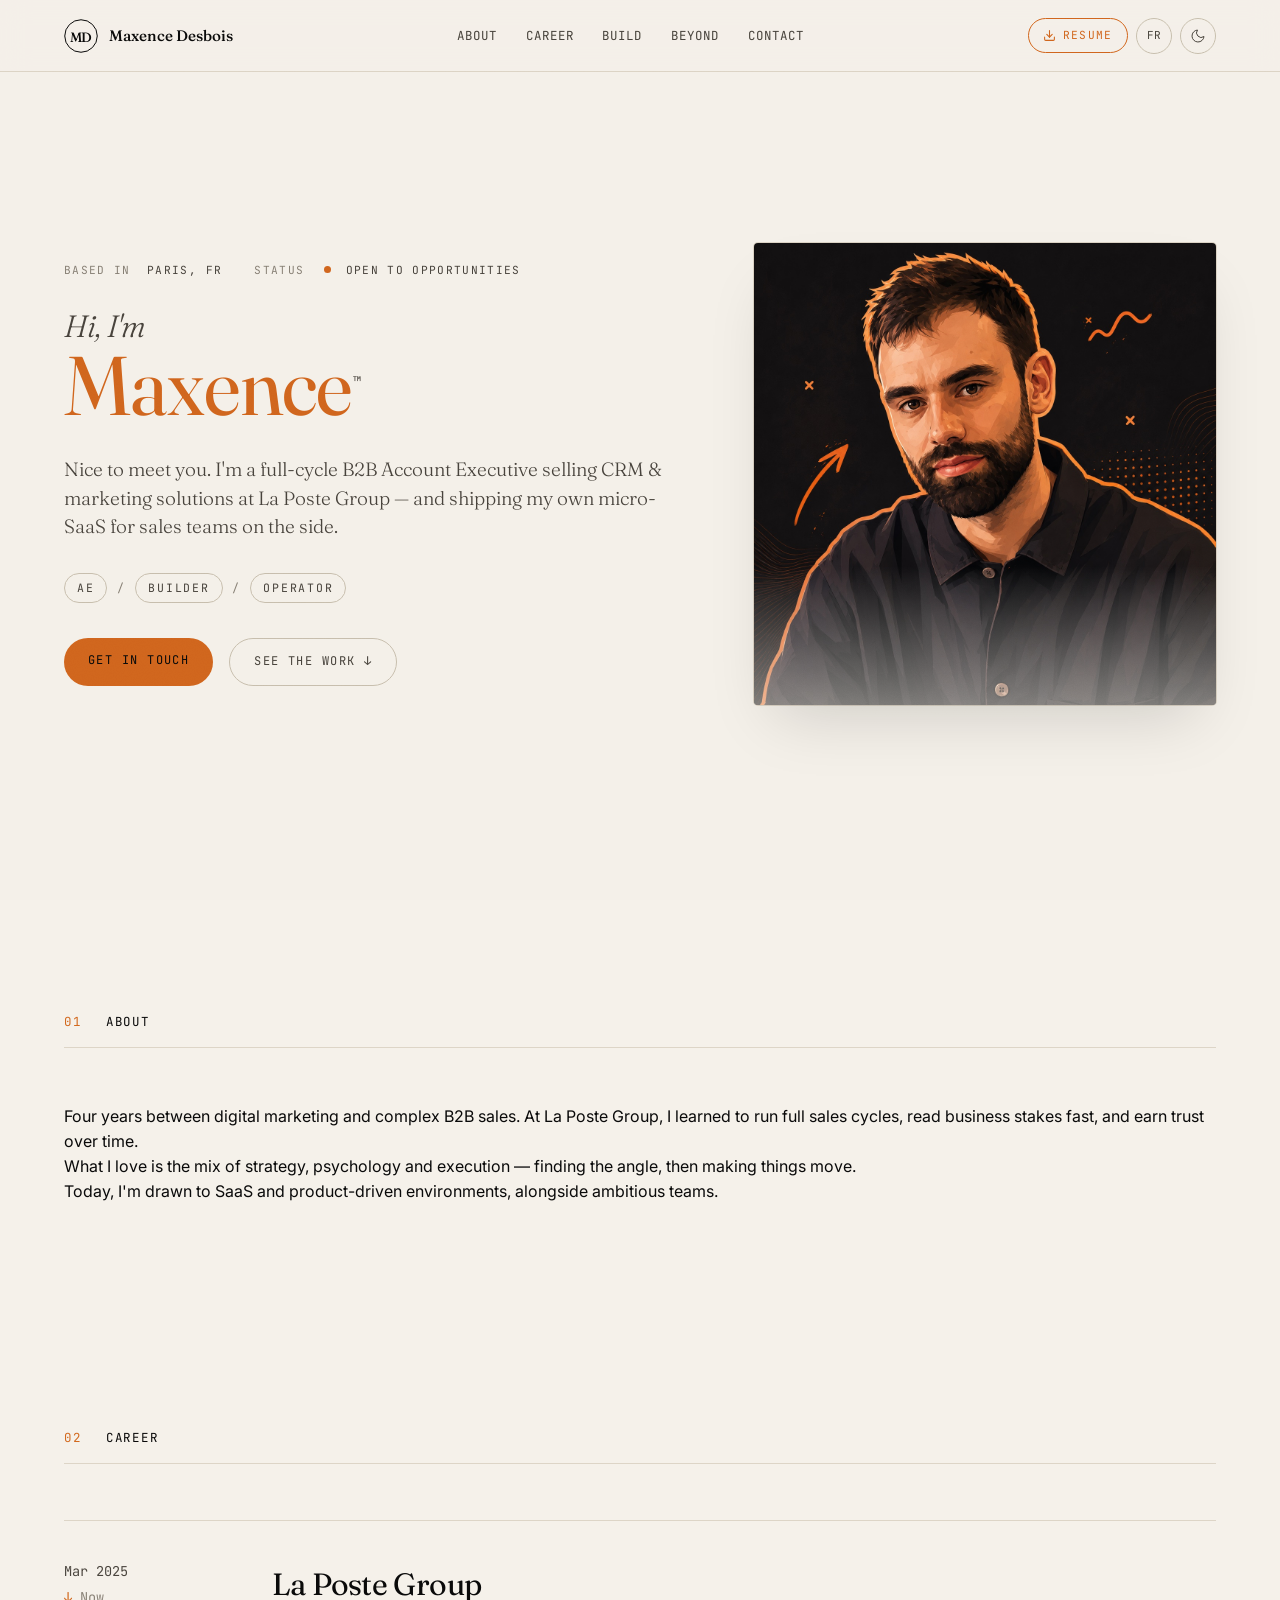
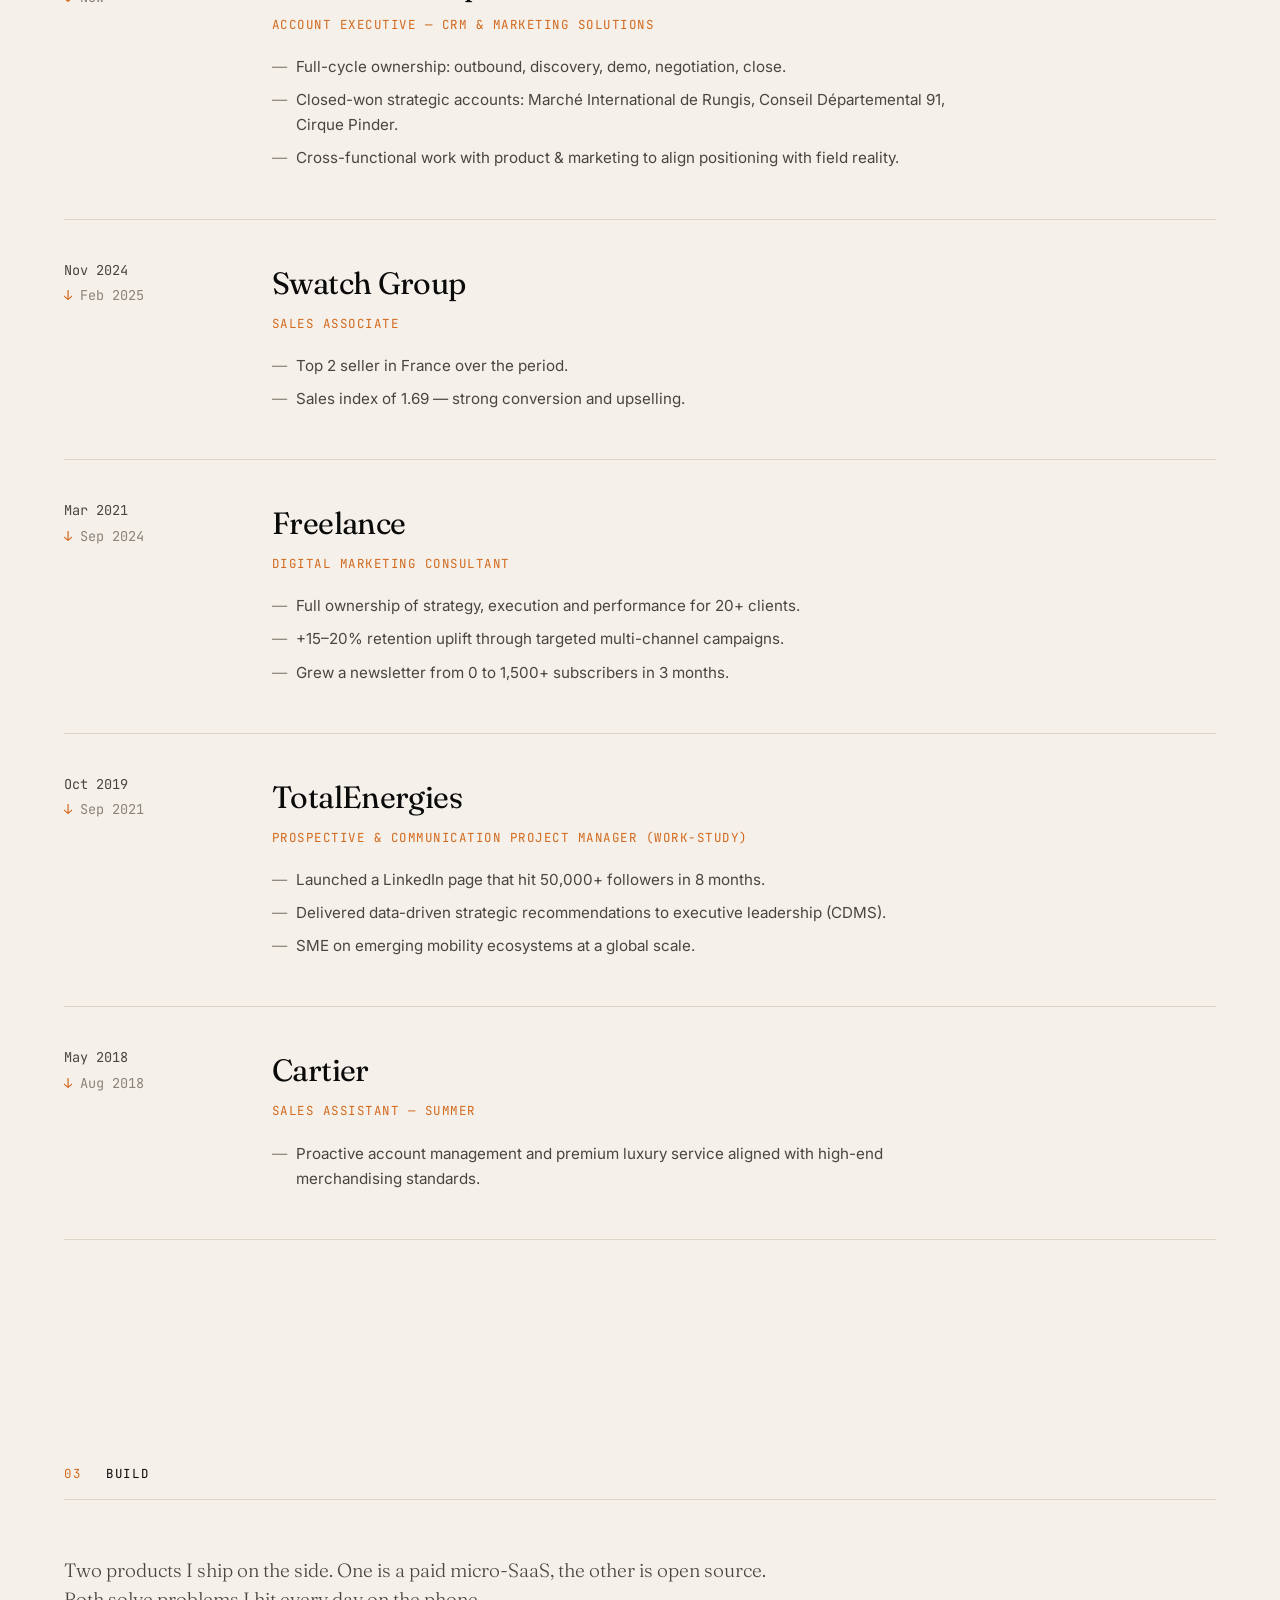
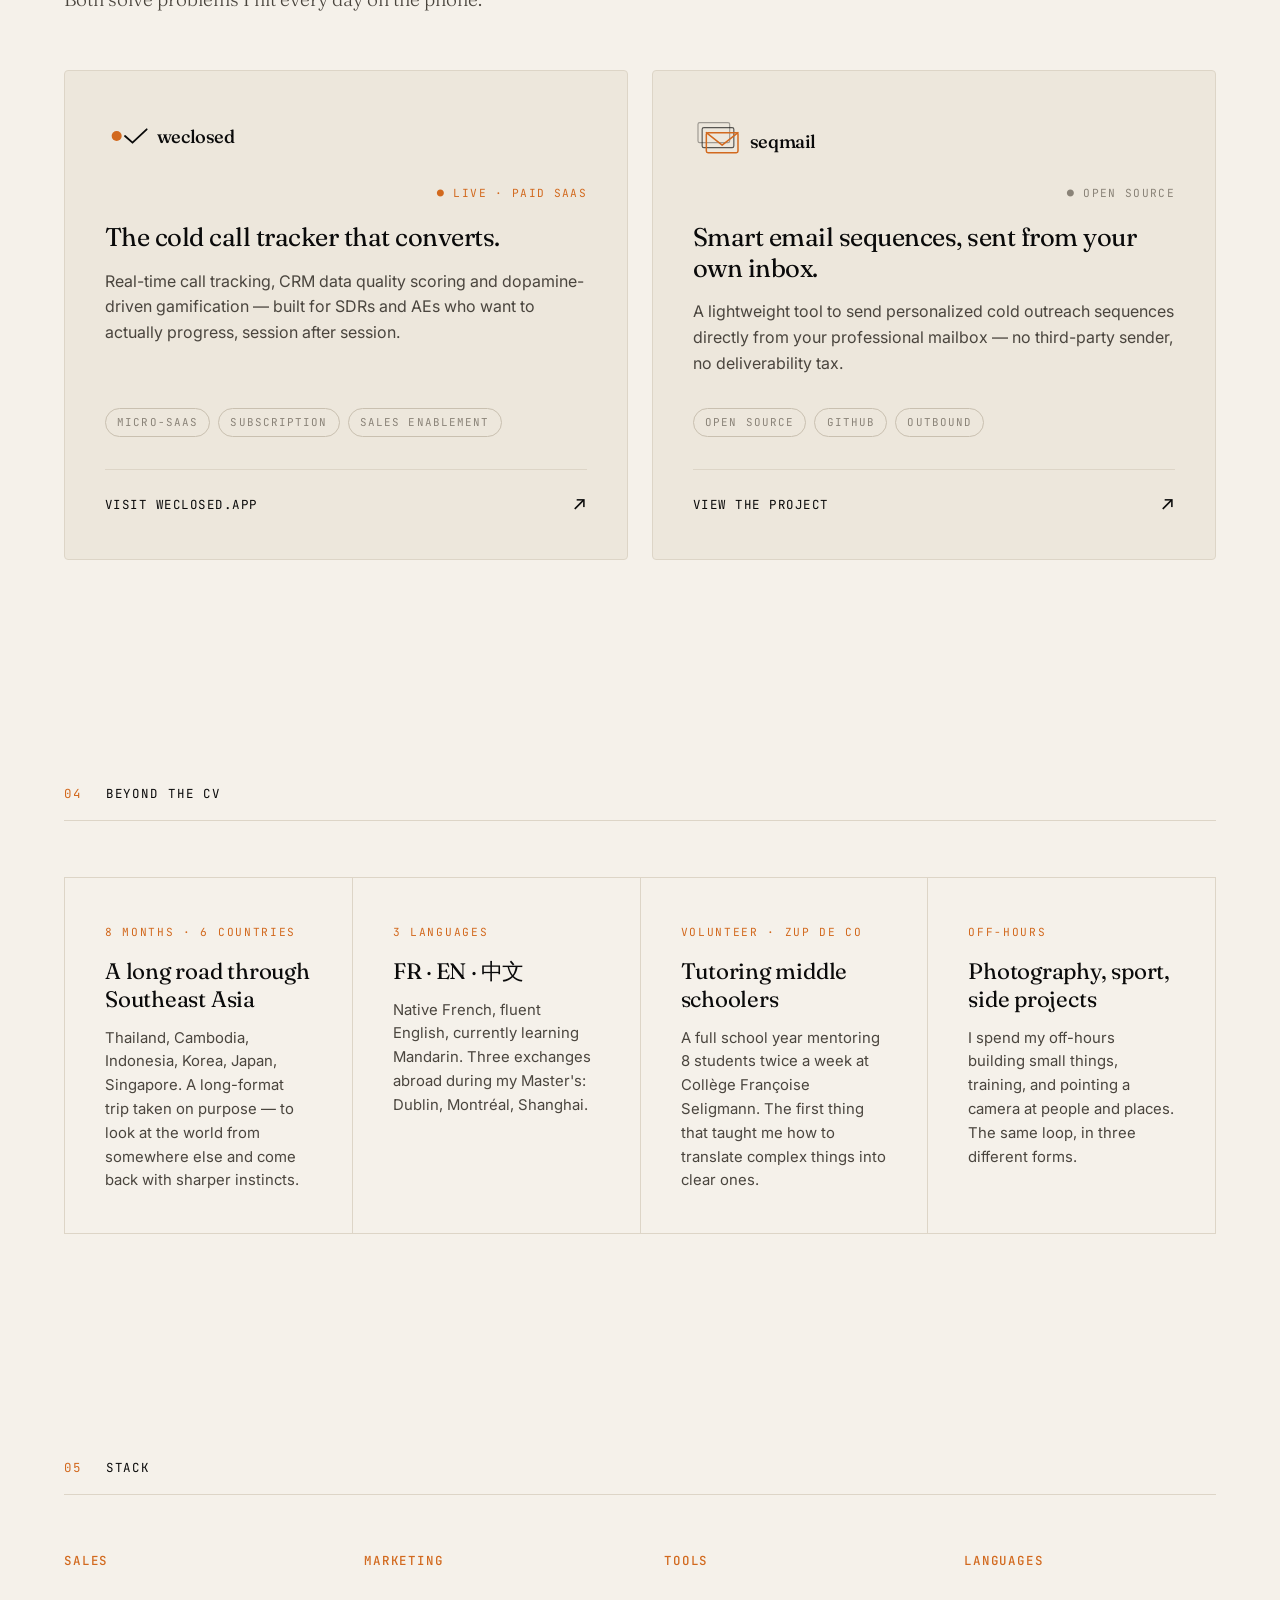
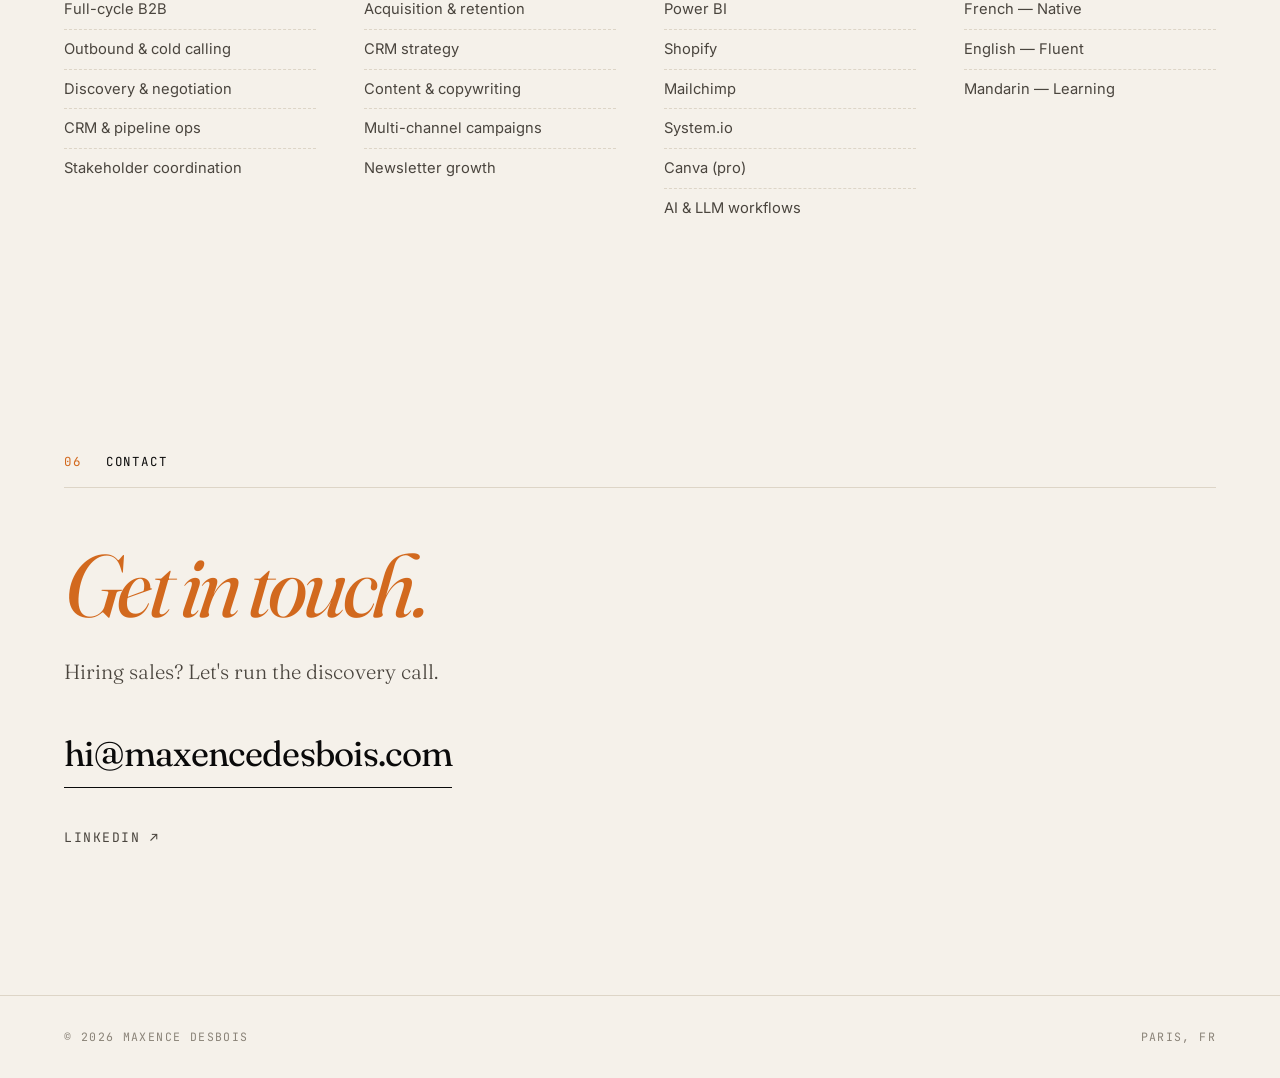
==== commit 3b549b40: "index.html" ====
--- a/index.html
+++ b/index.html
@@ -131,7 +131,7 @@
       <div class="track">
         <article class="track__item">
           <div class="track__years">
-            <span class="track__year">2025</span>
+            <span class="track__year" data-i18n="career.laposte.start">Mar 2025</span>
             <span class="track__year-end" data-i18n="career.now">Now</span>
           </div>
           <div class="track__body">
@@ -147,8 +147,8 @@
 
         <article class="track__item">
           <div class="track__years">
-            <span class="track__year">2024</span>
-            <span class="track__year-end">2025</span>
+            <span class="track__year" data-i18n="career.swatch.start">Nov 2024</span>
+            <span class="track__year-end" data-i18n="career.swatch.end">Feb 2025</span>
           </div>
           <div class="track__body">
             <h3 class="track__company">Swatch Group</h3>
@@ -162,8 +162,8 @@
 
         <article class="track__item">
           <div class="track__years">
-            <span class="track__year">2021</span>
-            <span class="track__year-end">2024</span>
+            <span class="track__year" data-i18n="career.freelance.start">Mar 2021</span>
+            <span class="track__year-end" data-i18n="career.freelance.end">Sep 2024</span>
           </div>
           <div class="track__body">
             <h3 class="track__company" data-i18n="career.freelance.company">Freelance</h3>
@@ -178,8 +178,8 @@
 
         <article class="track__item">
           <div class="track__years">
-            <span class="track__year">2019</span>
-            <span class="track__year-end">2021</span>
+            <span class="track__year" data-i18n="career.total.start">Oct 2019</span>
+            <span class="track__year-end" data-i18n="career.total.end">Sep 2021</span>
           </div>
           <div class="track__body">
             <h3 class="track__company">TotalEnergies</h3>
@@ -194,7 +194,8 @@
 
         <article class="track__item">
           <div class="track__years">
-            <span class="track__year">2018</span>
+            <span class="track__year" data-i18n="career.cartier.start">May 2018</span>
+            <span class="track__year-end" data-i18n="career.cartier.end">Aug 2018</span>
           </div>
           <div class="track__body">
             <h3 class="track__company">Cartier</h3>
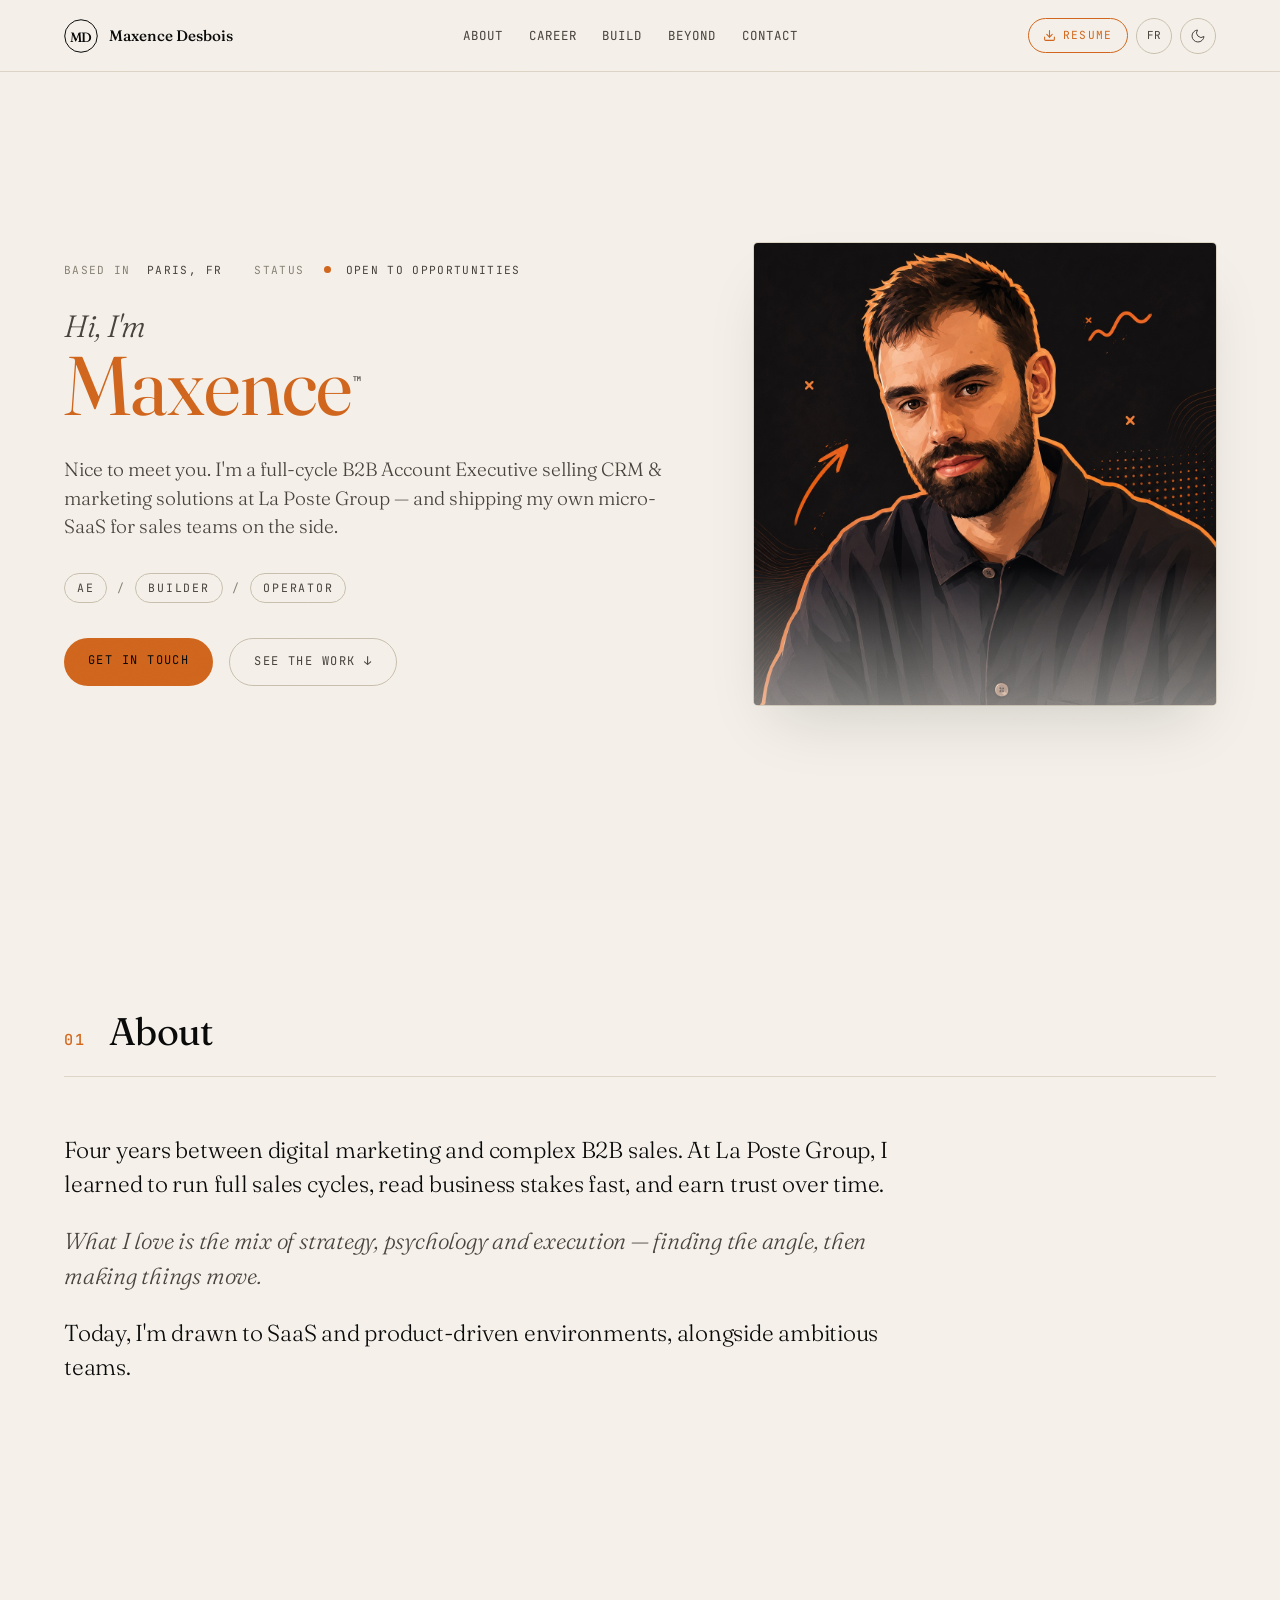
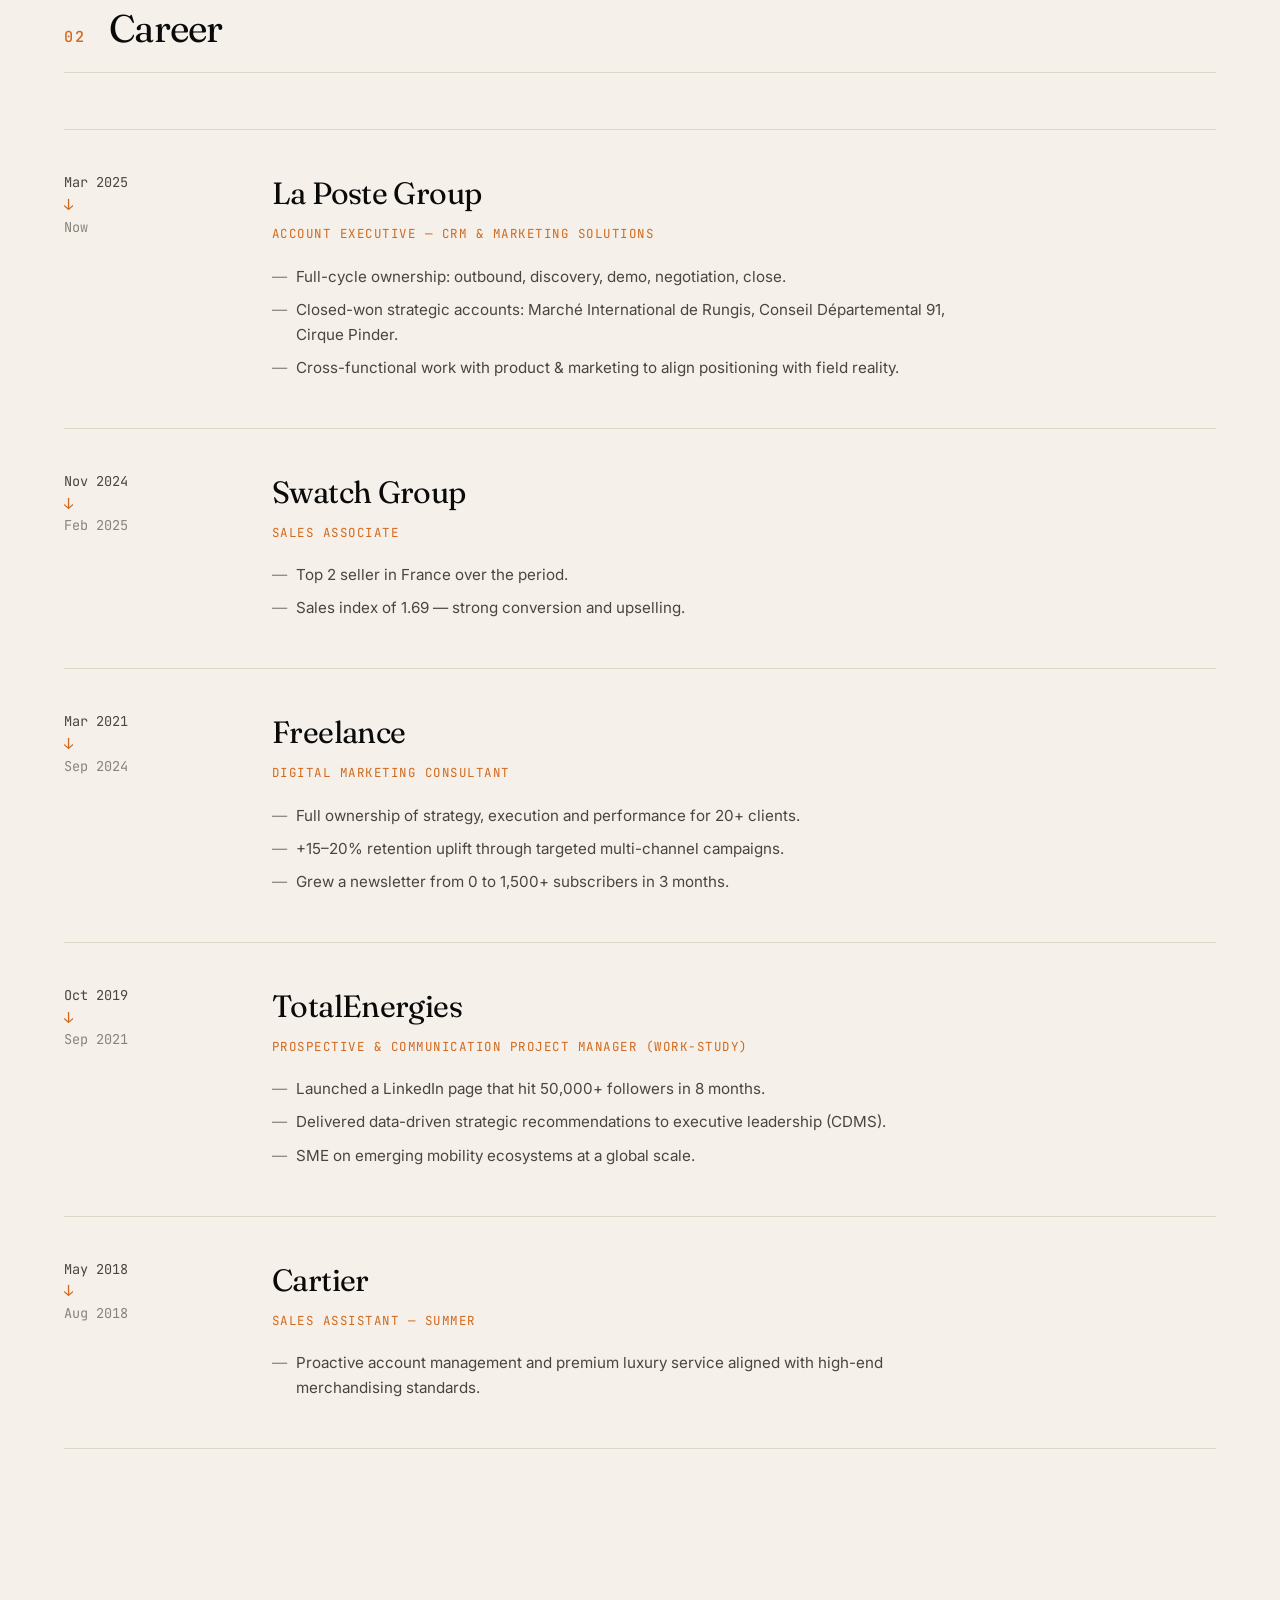
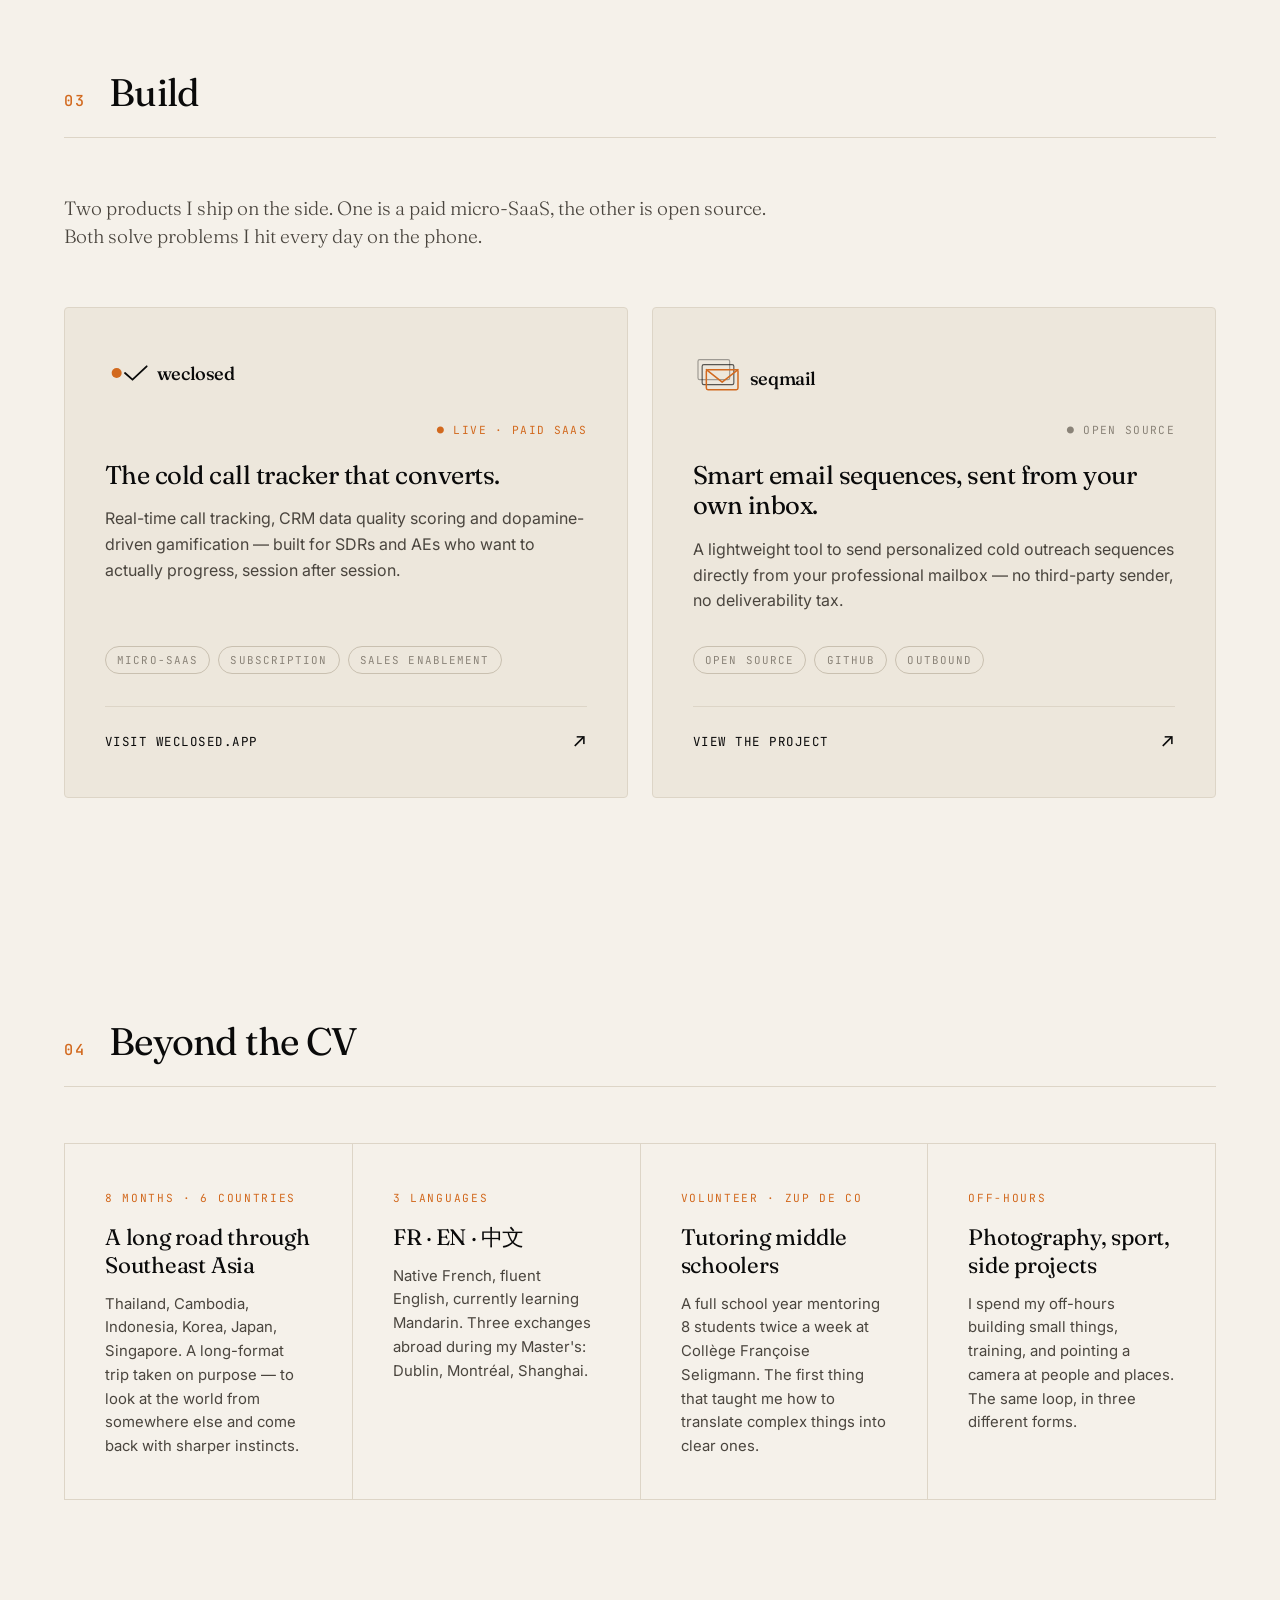
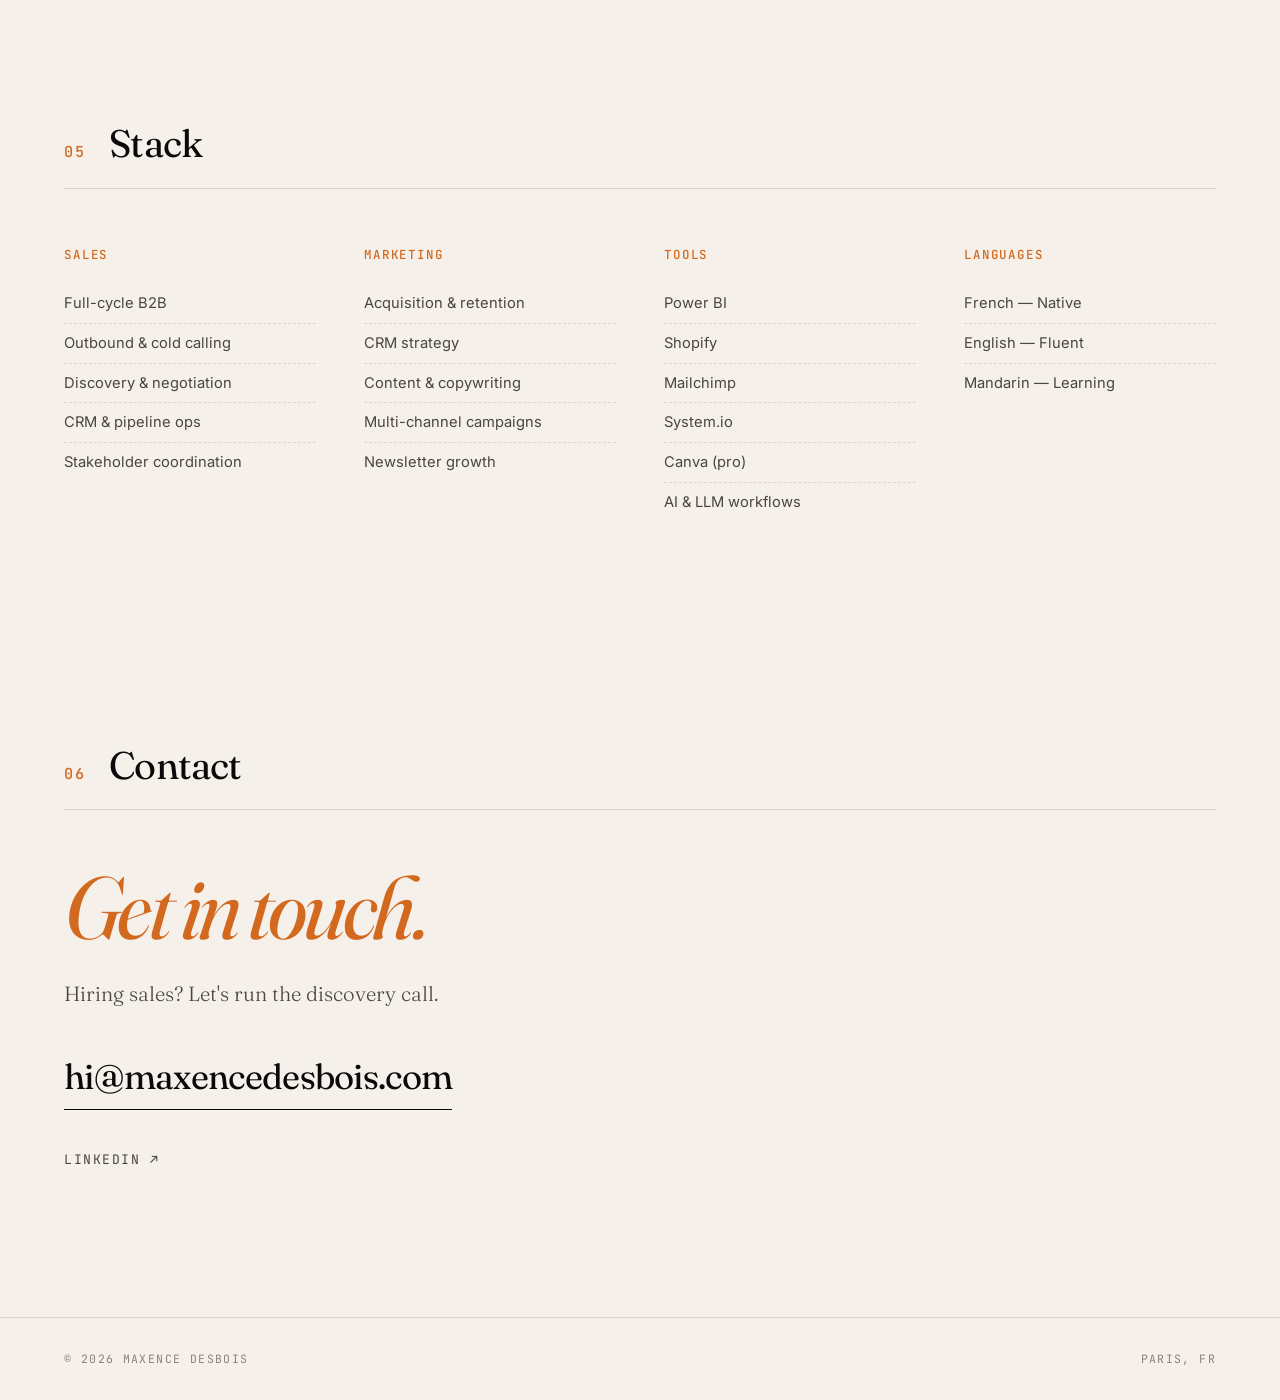
==== commit be42caa8: "index.html" ====
--- a/index.html
+++ b/index.html
@@ -132,6 +132,7 @@
         <article class="track__item">
           <div class="track__years">
             <span class="track__year" data-i18n="career.laposte.start">Mar 2025</span>
+            <span class="track__arrow" aria-hidden="true">↓</span>
             <span class="track__year-end" data-i18n="career.now">Now</span>
           </div>
           <div class="track__body">
@@ -148,6 +149,7 @@
         <article class="track__item">
           <div class="track__years">
             <span class="track__year" data-i18n="career.swatch.start">Nov 2024</span>
+            <span class="track__arrow" aria-hidden="true">↓</span>
             <span class="track__year-end" data-i18n="career.swatch.end">Feb 2025</span>
           </div>
           <div class="track__body">
@@ -163,6 +165,7 @@
         <article class="track__item">
           <div class="track__years">
             <span class="track__year" data-i18n="career.freelance.start">Mar 2021</span>
+            <span class="track__arrow" aria-hidden="true">↓</span>
             <span class="track__year-end" data-i18n="career.freelance.end">Sep 2024</span>
           </div>
           <div class="track__body">
@@ -179,6 +182,7 @@
         <article class="track__item">
           <div class="track__years">
             <span class="track__year" data-i18n="career.total.start">Oct 2019</span>
+            <span class="track__arrow" aria-hidden="true">↓</span>
             <span class="track__year-end" data-i18n="career.total.end">Sep 2021</span>
           </div>
           <div class="track__body">
@@ -195,6 +199,7 @@
         <article class="track__item">
           <div class="track__years">
             <span class="track__year" data-i18n="career.cartier.start">May 2018</span>
+            <span class="track__arrow" aria-hidden="true">↓</span>
             <span class="track__year-end" data-i18n="career.cartier.end">Aug 2018</span>
           </div>
           <div class="track__body">
--- a/style.css
+++ b/style.css
@@ -1,9 +1,8 @@
 /* =========================================================
-   MAXENCE DESBOIS — Personal site v3
+   MAXENCE DESBOIS — Personal site v4
    Editorial / dark-default / orange brûlé accent
    ========================================================= */
 
-/* ---------- Tokens ---------- */
 :root {
   --font-display: 'Fraunces', 'Times New Roman', serif;
   --font-body: 'Inter', system-ui, sans-serif;
@@ -40,7 +39,6 @@
   --grain-opacity: 0.05;
 }
 
-/* ---------- Reset ---------- */
 *, *::before, *::after { box-sizing: border-box; margin: 0; padding: 0; }
 html { scroll-behavior: smooth; -webkit-text-size-adjust: 100%; }
 body {
@@ -107,7 +105,7 @@
 .nav__name { font-size: 0.95rem; }
 .nav__links {
   display: flex;
-  gap: 1.8rem;
+  gap: 1.6rem;
   font-family: var(--font-mono);
   font-size: 0.78rem;
   text-transform: uppercase;
@@ -135,8 +133,6 @@
   gap: 0.5rem;
   align-items: center;
 }
-
-/* CV button */
 .cv-btn {
   display: inline-flex;
   align-items: center;
@@ -155,9 +151,7 @@
   background: var(--accent);
   color: #0A0A0A;
 }
-.cv-btn svg {
-  flex-shrink: 0;
-}
+.cv-btn svg { flex-shrink: 0; }
 
 .toggle {
   display: inline-grid;
@@ -189,7 +183,7 @@
   .cv-btn span { display: none; }
 }
 
-/* ---------- Hero (with portrait) ---------- */
+/* ---------- Hero ---------- */
 .hero {
   min-height: 100vh;
   padding: 7rem var(--pad-x) 4rem;
@@ -318,18 +312,9 @@
   border-radius: 999px;
   transition: all 0.25s var(--ease);
 }
-.btn--primary {
-  background: var(--accent);
-  color: #0A0A0A;
-}
-.btn--primary:hover {
-  background: var(--accent-2);
-  transform: translateY(-2px);
-}
-.btn--ghost {
-  border: 1px solid var(--line-2);
-  color: var(--fg-2);
-}
+.btn--primary { background: var(--accent); color: #0A0A0A; }
+.btn--primary:hover { background: var(--accent-2); transform: translateY(-2px); }
+.btn--ghost { border: 1px solid var(--line-2); color: var(--fg-2); }
 .btn--ghost:hover { border-color: var(--fg); color: var(--fg); }
 
 /* Portrait */
@@ -368,33 +353,10 @@
   transform: scale(1.03);
 }
 
-.hero__portrait-caption {
-  display: flex;
-  justify-content: space-between;
-  margin-top: 0.9rem;
-  font-family: var(--font-mono);
-  font-size: 0.68rem;
-  text-transform: uppercase;
-  letter-spacing: 0.18em;
-  color: var(--fg-3);
-}
-.hero__portrait-id { color: var(--accent); }
-
 @media (max-width: 880px) {
-  .hero {
-    min-height: auto;
-    padding-top: 6rem;
-  }
-  .hero__grid {
-    grid-template-columns: 1fr;
-    gap: 3rem;
-  }
-  .hero__portrait {
-    max-width: 380px;
-    margin: 0 auto;
-    width: 100%;
-    order: -1;
-  }
+  .hero { min-height: auto; padding-top: 6rem; }
+  .hero__grid { grid-template-columns: 1fr; gap: 3rem; }
+  .hero__portrait { max-width: 380px; margin: 0 auto; width: 100%; order: -1; }
 }
 
 /* ---------- Sections ---------- */
@@ -415,10 +377,24 @@
   letter-spacing: 0.15em;
   color: var(--fg-2);
   border-bottom: 1px solid var(--line);
-  padding-bottom: 1rem;
-}
-.section__num { color: var(--accent); }
-.section__label { color: var(--fg); }
+  padding-bottom: 1.5rem;
+}
+.section__num {
+  color: var(--accent);
+  font-size: 0.95rem;
+  font-weight: 500;
+  letter-spacing: 0.1em;
+  flex-shrink: 0;
+}
+.section__label {
+  color: var(--fg);
+  font-family: var(--font-display);
+  font-size: clamp(1.6rem, 3.2vw, 2.4rem);
+  font-weight: 400;
+  text-transform: none;
+  letter-spacing: -0.02em;
+  line-height: 1;
+}
 .section__intro {
   font-family: var(--font-display);
   font-weight: 300;
@@ -429,32 +405,95 @@
   margin-bottom: 3.5rem;
 }
 
-/* ---------- Manifesto ---------- */
-.manifesto {
+/* ---------- About (replaces manifesto) ---------- */
+.about {
   max-width: 60ch;
   font-family: var(--font-display);
   font-weight: 300;
-  font-size: clamp(1.3rem, 2vw, 1.75rem);
-  line-height: 1.45;
+  font-size: clamp(1.2rem, 1.8vw, 1.55rem);
+  line-height: 1.5;
   letter-spacing: -0.01em;
 }
-.manifesto p { margin-bottom: 1.4rem; }
-.manifesto p:nth-child(2) { color: var(--fg-2); font-style: italic; }
-.manifesto__sign {
-  font-family: var(--font-mono) !important;
-  font-size: 0.78rem !important;
+.about p { margin-bottom: 1.4rem; color: var(--fg); }
+.about p:nth-child(2) { color: var(--fg-2); font-style: italic; }
+.about p:last-child { color: var(--fg); margin-bottom: 0; }
+
+/* ---------- STATS / Track Record numbers ---------- */
+.stats {
+  display: grid;
+  grid-template-columns: repeat(2, 1fr);
+  gap: 1px;
+  background: var(--line);
+  border: 1px solid var(--line);
+}
+.stat {
+  background: var(--bg);
+  padding: 3rem 2.5rem;
+  position: relative;
+  overflow: hidden;
+  transition: background 0.4s var(--ease);
+}
+.stat::before {
+  content: '';
+  position: absolute;
+  inset: 0;
+  background: radial-gradient(circle at 0% 0%, color-mix(in srgb, var(--accent) 10%, transparent) 0%, transparent 50%);
+  opacity: 0;
+  transition: opacity 0.5s var(--ease);
+  pointer-events: none;
+}
+.stat:hover { background: var(--bg-2); }
+.stat:hover::before { opacity: 1; }
+.stat > * { position: relative; z-index: 1; }
+
+.stat__value {
+  font-family: var(--font-display);
+  font-weight: 400;
+  font-size: clamp(3.5rem, 8vw, 6.5rem);
+  line-height: 1;
+  letter-spacing: -0.04em;
+  color: var(--accent);
+  margin-bottom: 1.5rem;
+  display: flex;
+  align-items: baseline;
+}
+.stat__sign {
+  font-size: 0.55em;
+  font-weight: 300;
+  margin-right: 0.05em;
+  opacity: 0.85;
+}
+.stat__num {
+  font-variant-numeric: tabular-nums;
+  display: inline-block;
+}
+
+.stat__label {
+  font-family: var(--font-mono);
+  font-size: 0.78rem;
   text-transform: uppercase;
   letter-spacing: 0.15em;
-  color: var(--fg-3) !important;
-  font-style: normal !important;
-  margin-top: 2.5rem;
+  color: var(--fg);
+  margin-bottom: 0.5rem;
+  font-weight: 500;
+}
+.stat__sub {
+  font-family: var(--font-display);
+  font-style: italic;
+  font-weight: 300;
+  font-size: 1rem;
+  line-height: 1.4;
+  color: var(--fg-3);
+  max-width: 40ch;
+}
+
+@media (max-width: 720px) {
+  .stats { grid-template-columns: 1fr; }
+  .stat { padding: 2.5rem 1.75rem; }
 }
 
 /* ---------- Track Record ---------- */
-.track {
-  display: flex;
-  flex-direction: column;
-}
+.track { display: flex; flex-direction: column; }
 .track__item {
   display: grid;
   grid-template-columns: 160px 1fr;
@@ -472,18 +511,18 @@
   font-family: var(--font-mono);
   font-size: 0.85rem;
   color: var(--fg-3);
+  line-height: 1.8;
 }
 .track__year { color: var(--fg-2); }
+.track__arrow {
+  color: var(--accent);
+  display: inline-block;
+  font-size: 0.95rem;
+  line-height: 1;
+  margin: 0.15rem 0;
+}
 .track__year-end {
-  position: relative;
-  padding-left: 1rem;
-  margin-top: 0.3rem;
-}
-.track__year-end::before {
-  content: '↓';
-  position: absolute;
-  left: 0;
-  color: var(--accent);
+  color: var(--fg-3);
 }
 .track__company {
   font-family: var(--font-display);
@@ -519,11 +558,45 @@
 }
 
 @media (max-width: 720px) {
-  .track__item { grid-template-columns: 1fr; gap: 1rem; }
-  .track__years { flex-direction: row; gap: 0.5rem; }
-  .track__year-end::before { display: none; }
-  .track__year-end { padding-left: 0; }
-  .track__year-end::after { content: ' →'; color: var(--accent); }
+  .track__item {
+    grid-template-columns: 1fr;
+    gap: 0;
+    padding: 2rem 0;
+  }
+  .track__item:hover { padding-left: 0; }
+
+  /* Dates passent au-dessus du nom, en kicker compact horizontal */
+  .track__years {
+    flex-direction: row;
+    align-items: center;
+    gap: 0.5rem;
+    font-size: 0.7rem;
+    letter-spacing: 0.1em;
+    text-transform: uppercase;
+    color: var(--fg-3);
+    margin-bottom: 0.75rem;
+    line-height: 1;
+  }
+  .track__year { color: var(--fg-2); }
+  .track__year-end { color: var(--fg-3); }
+  .track__arrow {
+    margin: 0;
+    color: var(--accent);
+    font-size: 0;
+    line-height: 1;
+  }
+  .track__arrow::before {
+    content: '→';
+    font-size: 0.85rem;
+    color: var(--accent);
+  }
+
+  .section__head {
+    gap: 1rem;
+    margin-bottom: 2.5rem;
+    padding-bottom: 1.25rem;
+  }
+  .section__num { font-size: 0.85rem; }
 }
 
 /* ---------- Build ---------- */
@@ -563,11 +636,7 @@
   display: flex;
   align-items: center;
 }
-.build__logo svg {
-  height: 100%;
-  width: auto;
-  max-width: 220px;
-}
+.build__logo svg { height: 100%; width: auto; max-width: 220px; }
 .build__head {
   display: flex;
   justify-content: flex-end;
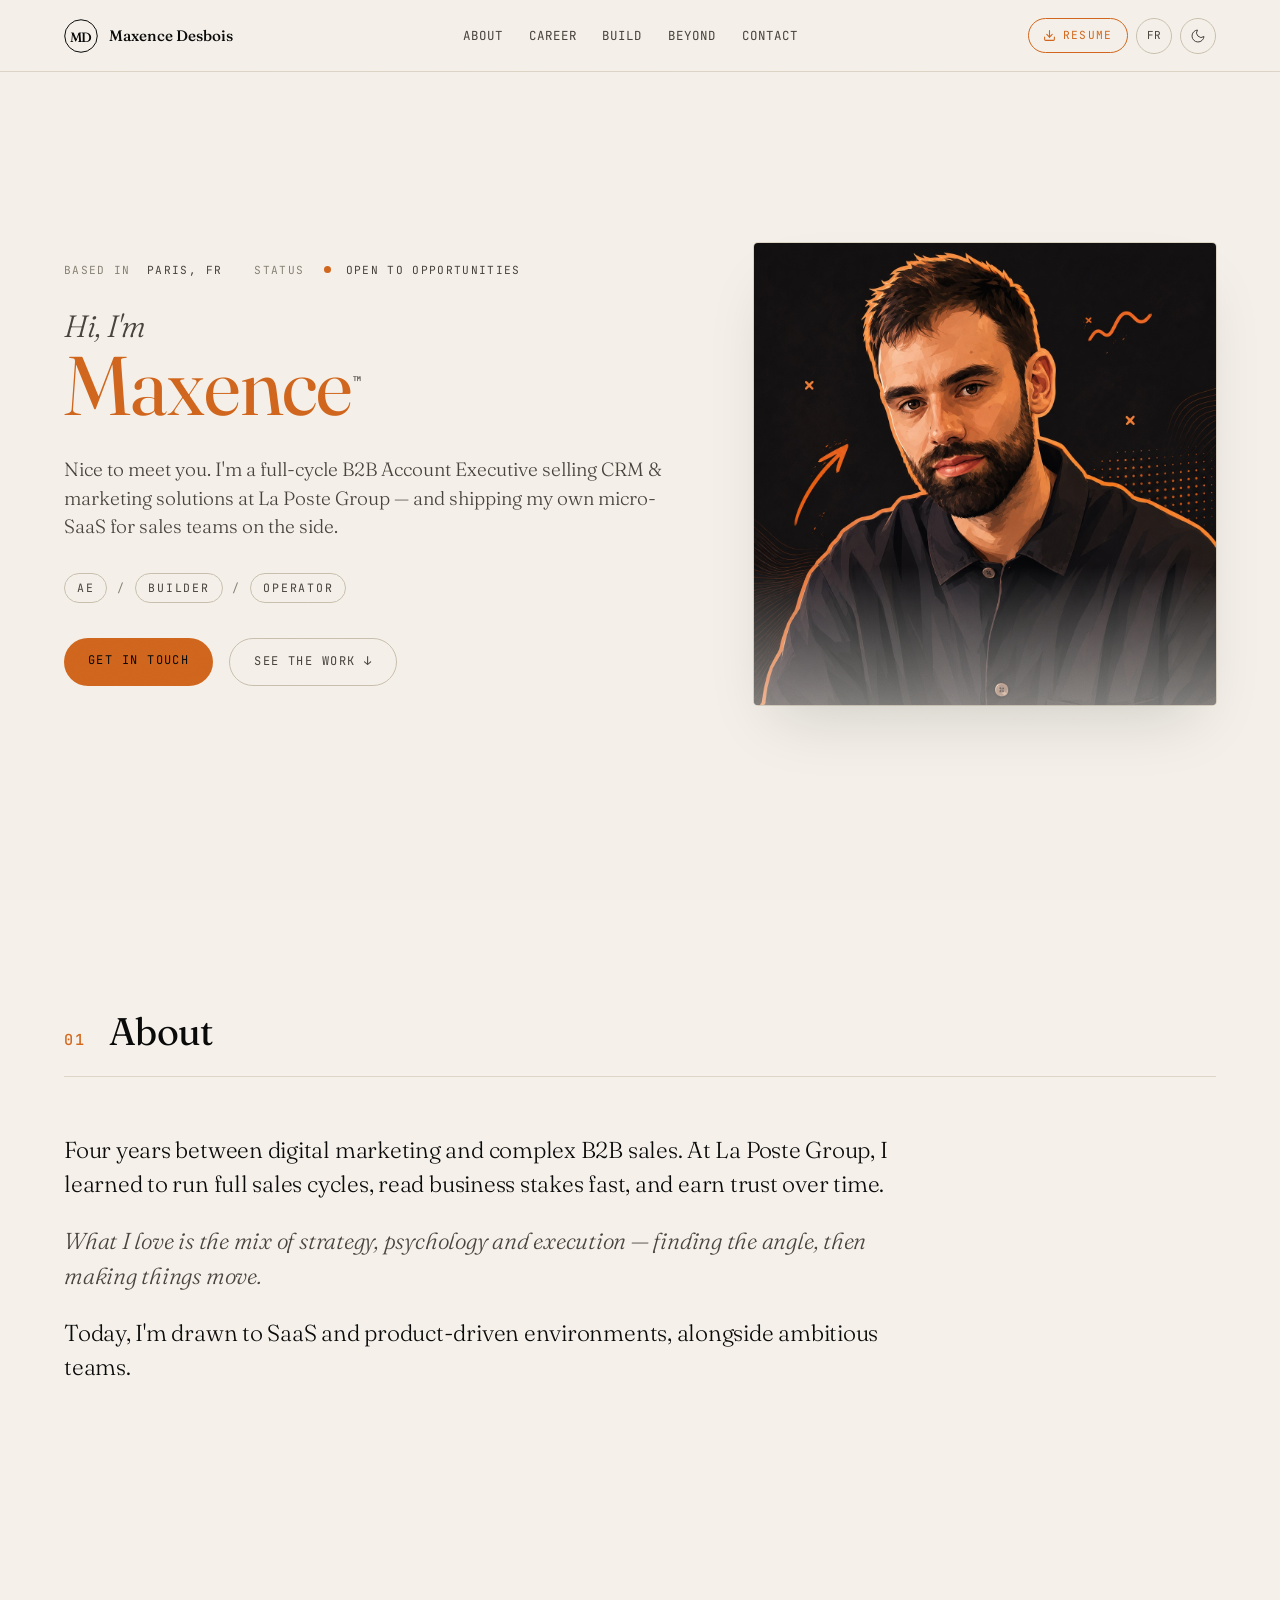
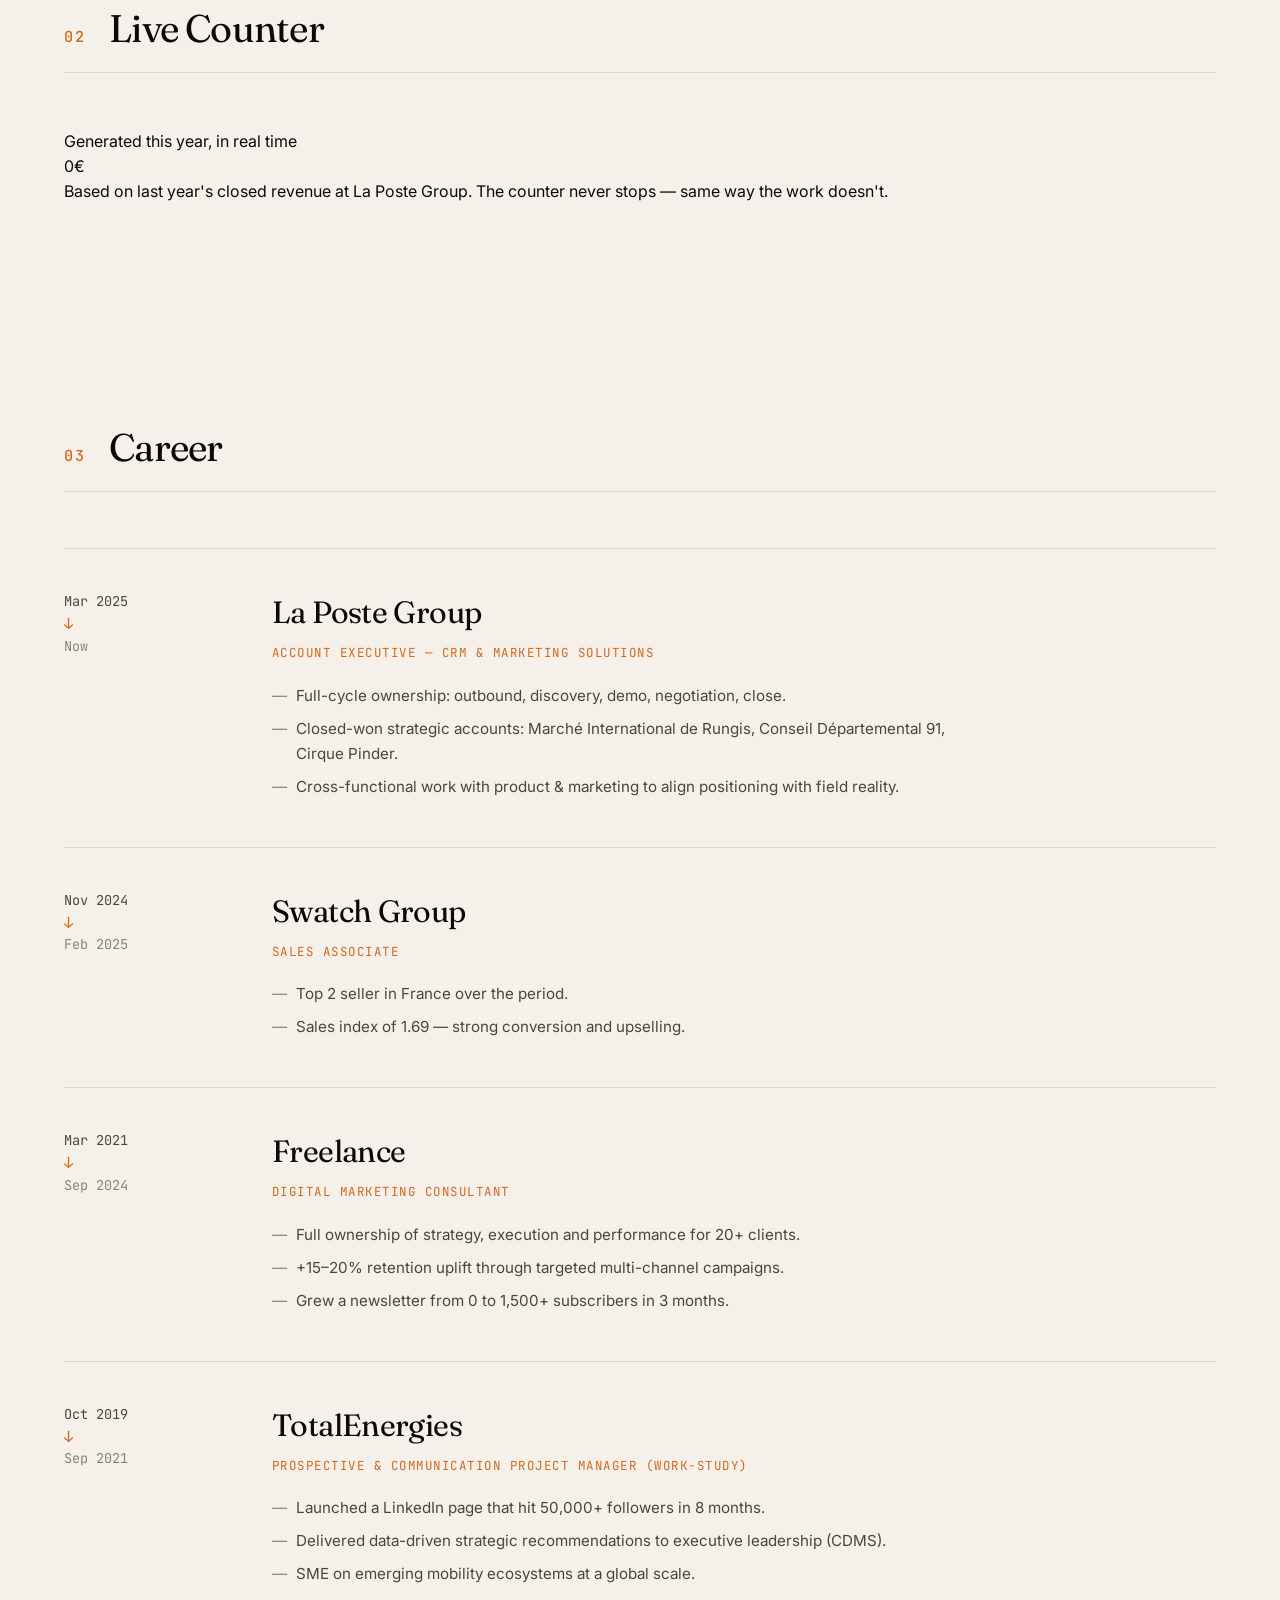
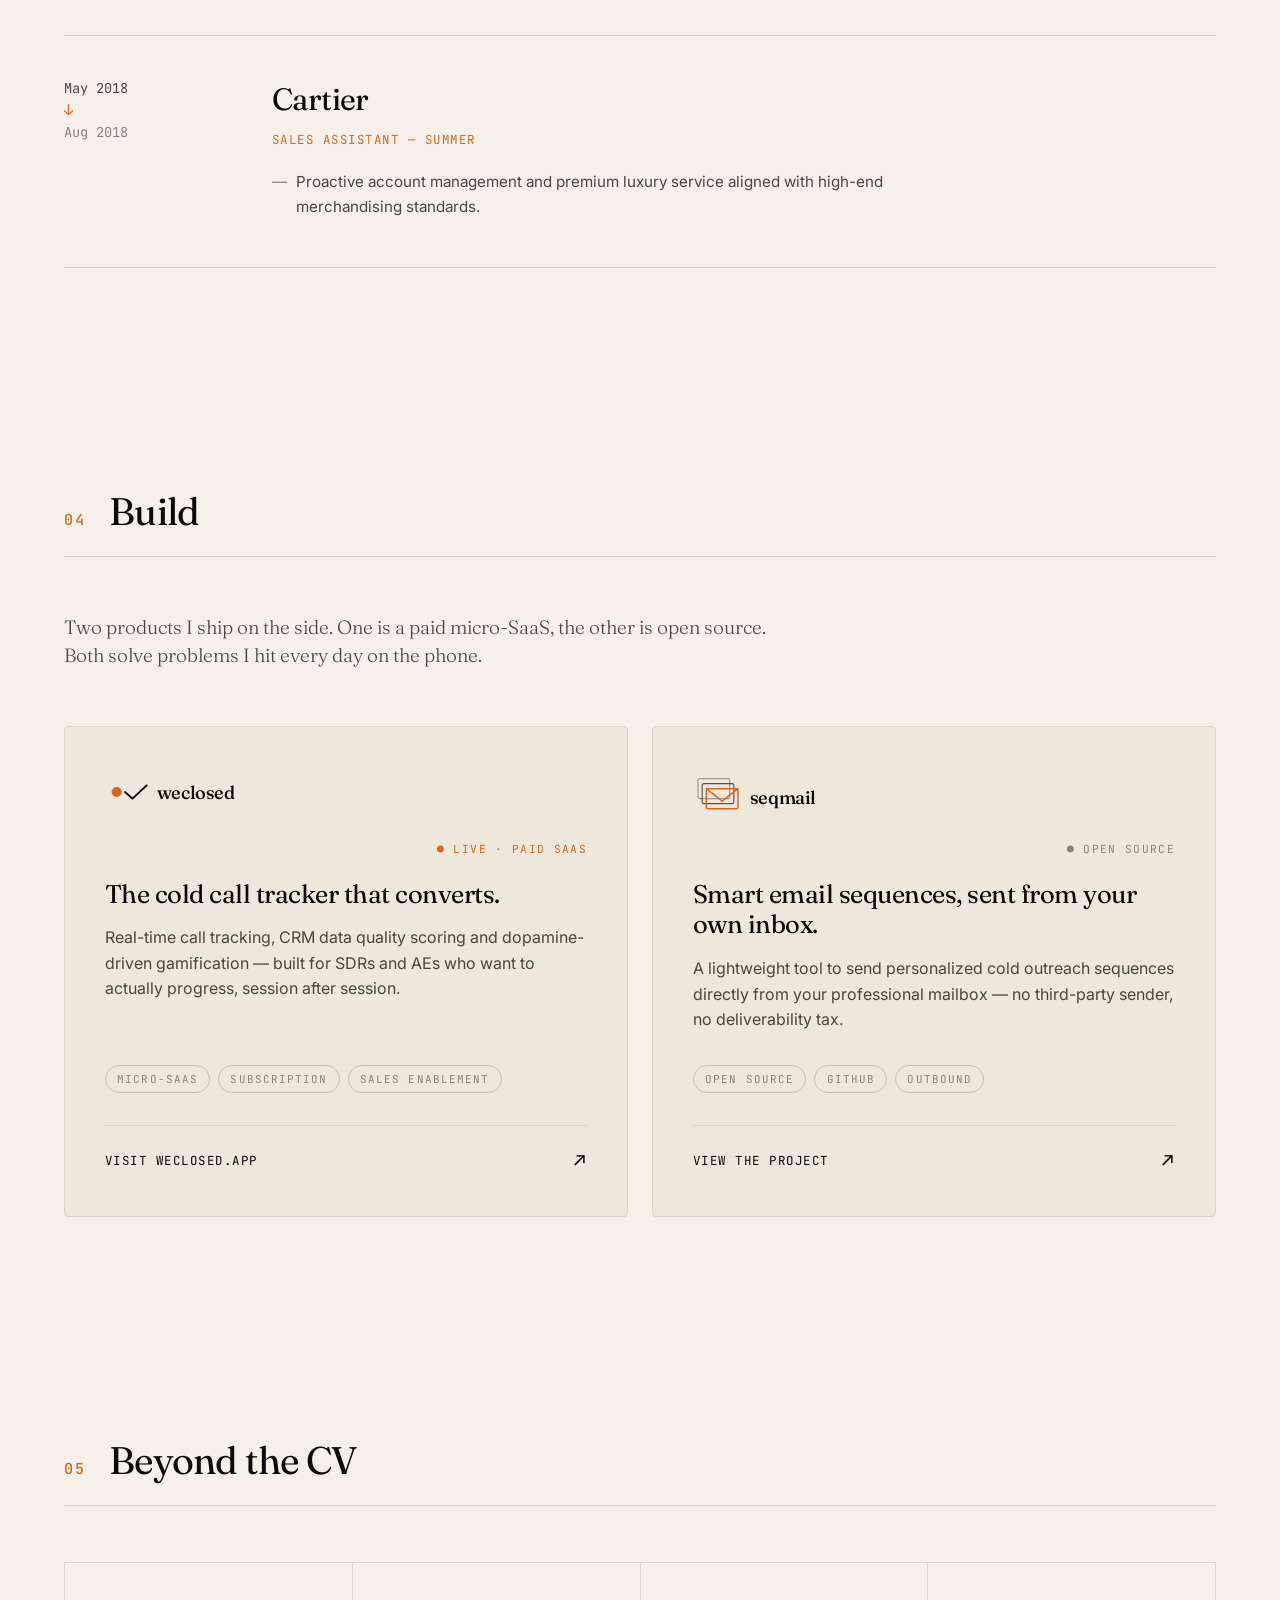
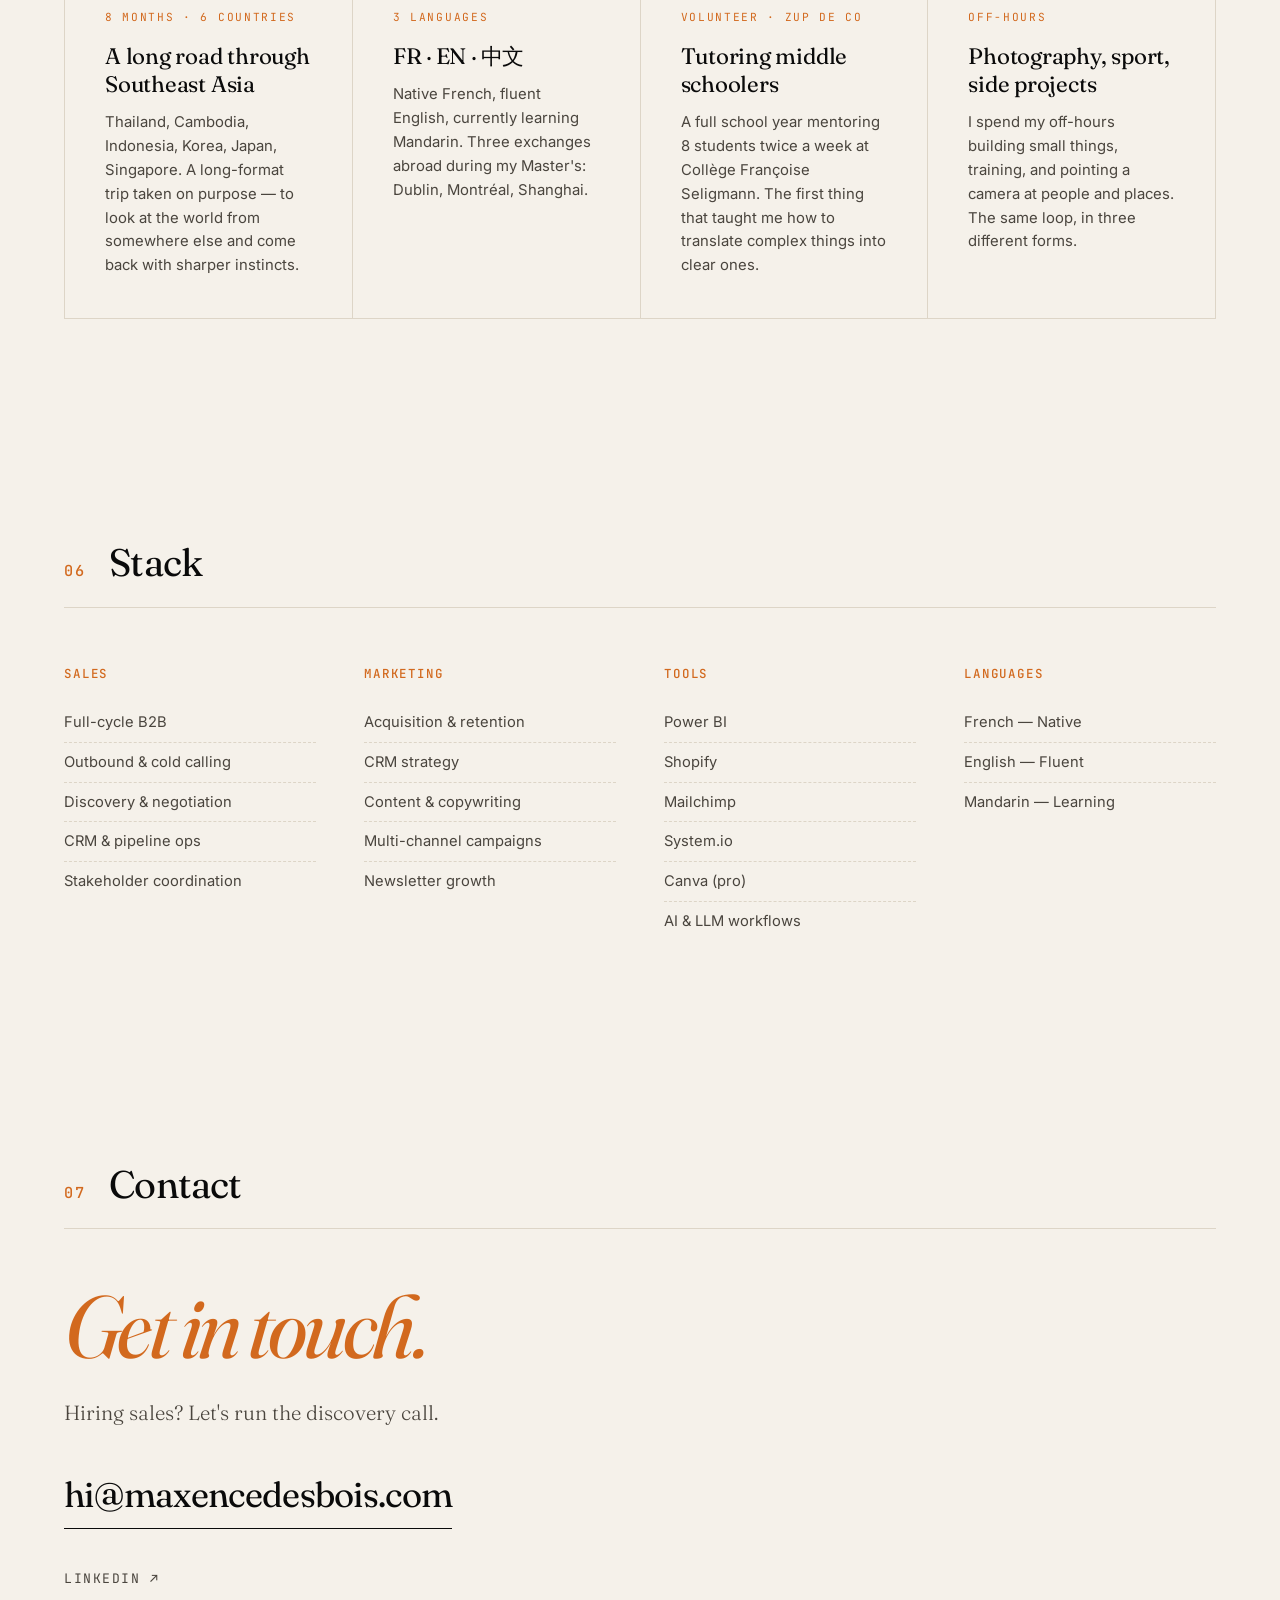
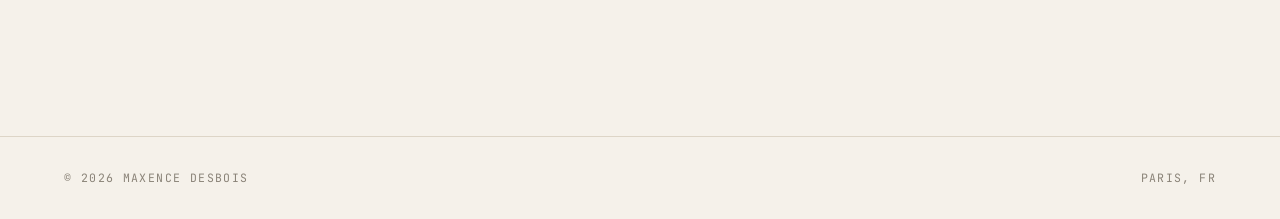
==== commit 9a3fdb58: "index.html" ====
--- a/index.html
+++ b/index.html
@@ -121,10 +121,26 @@
       </div>
     </section>
 
-    <!-- 02 · CAREER -->
+    <!-- 02 · LIVE COUNTER -->
+    <section class="section section--counter" id="counter">
+      <div class="section__head">
+        <span class="section__num">02</span>
+        <span class="section__label" data-i18n="counter.label">Live Counter</span>
+      </div>
+
+      <div class="counter">
+        <div class="counter__kicker" data-i18n="counter.kicker">Generated this year, in real time</div>
+        <div class="counter__value">
+          <span id="counter-number">0</span><span class="counter__currency">€</span>
+        </div>
+        <p class="counter__sub" data-i18n="counter.sub">Based on last year's closed revenue at La Poste Group. The counter never stops — same way the work doesn't.</p>
+      </div>
+    </section>
+
+    <!-- 03 · CAREER -->
     <section class="section section--track" id="career">
       <div class="section__head">
-        <span class="section__num">02</span>
+        <span class="section__num">03</span>
         <span class="section__label" data-i18n="career.label">Career</span>
       </div>
 
@@ -216,7 +232,7 @@
     <!-- 03 · BUILD -->
     <section class="section section--build" id="build">
       <div class="section__head">
-        <span class="section__num">03</span>
+        <span class="section__num">04</span>
         <span class="section__label" data-i18n="build.label">Build</span>
       </div>
 
@@ -290,7 +306,7 @@
     <!-- 04 · BEYOND -->
     <section class="section section--beyond" id="beyond">
       <div class="section__head">
-        <span class="section__num">04</span>
+        <span class="section__num">05</span>
         <span class="section__label" data-i18n="beyond.label">Beyond the CV</span>
       </div>
 
@@ -321,7 +337,7 @@
     <!-- 05 · STACK -->
     <section class="section section--stack" id="stack">
       <div class="section__head">
-        <span class="section__num">05</span>
+        <span class="section__num">06</span>
         <span class="section__label" data-i18n="stack.label">Stack</span>
       </div>
 
@@ -371,7 +387,7 @@
     <!-- 06 · CONTACT -->
     <section class="section section--contact" id="contact">
       <div class="section__head">
-        <span class="section__num">06</span>
+        <span class="section__num">07</span>
         <span class="section__label" data-i18n="contact.label">Contact</span>
       </div>
 
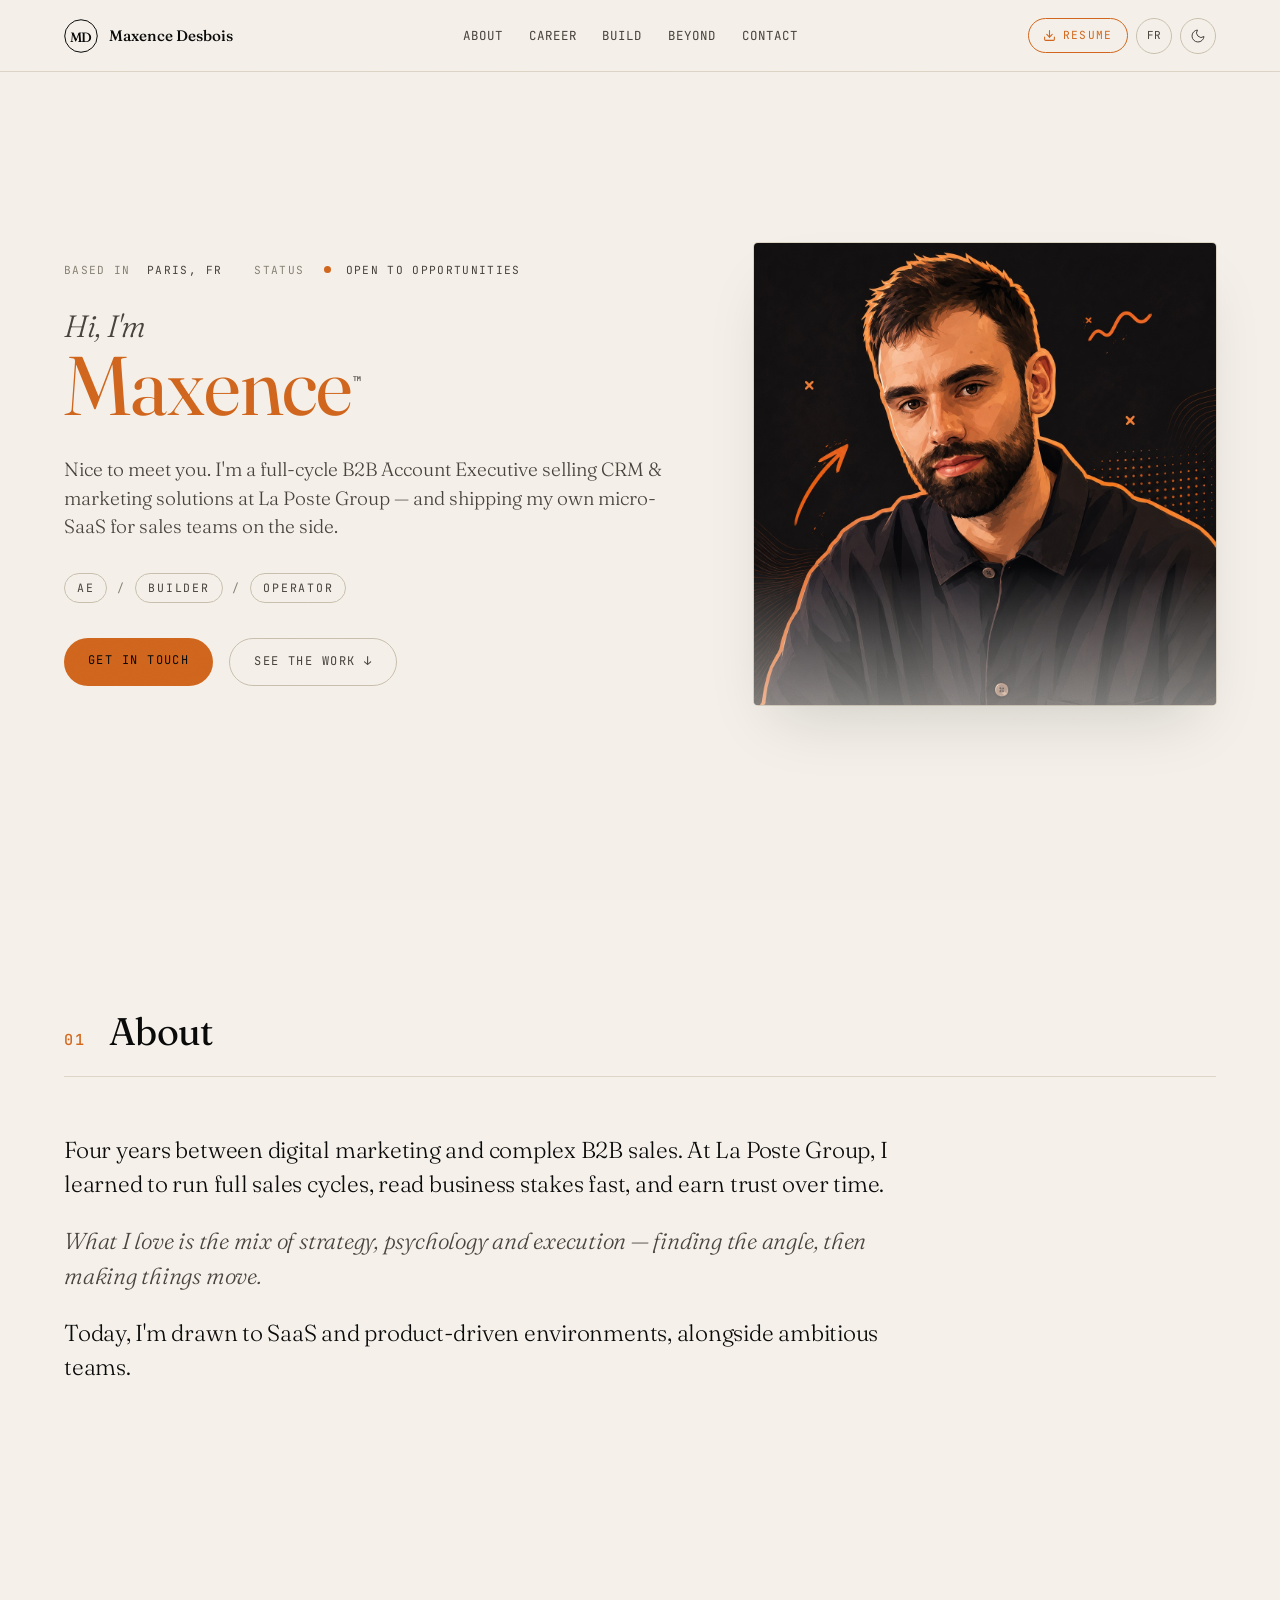
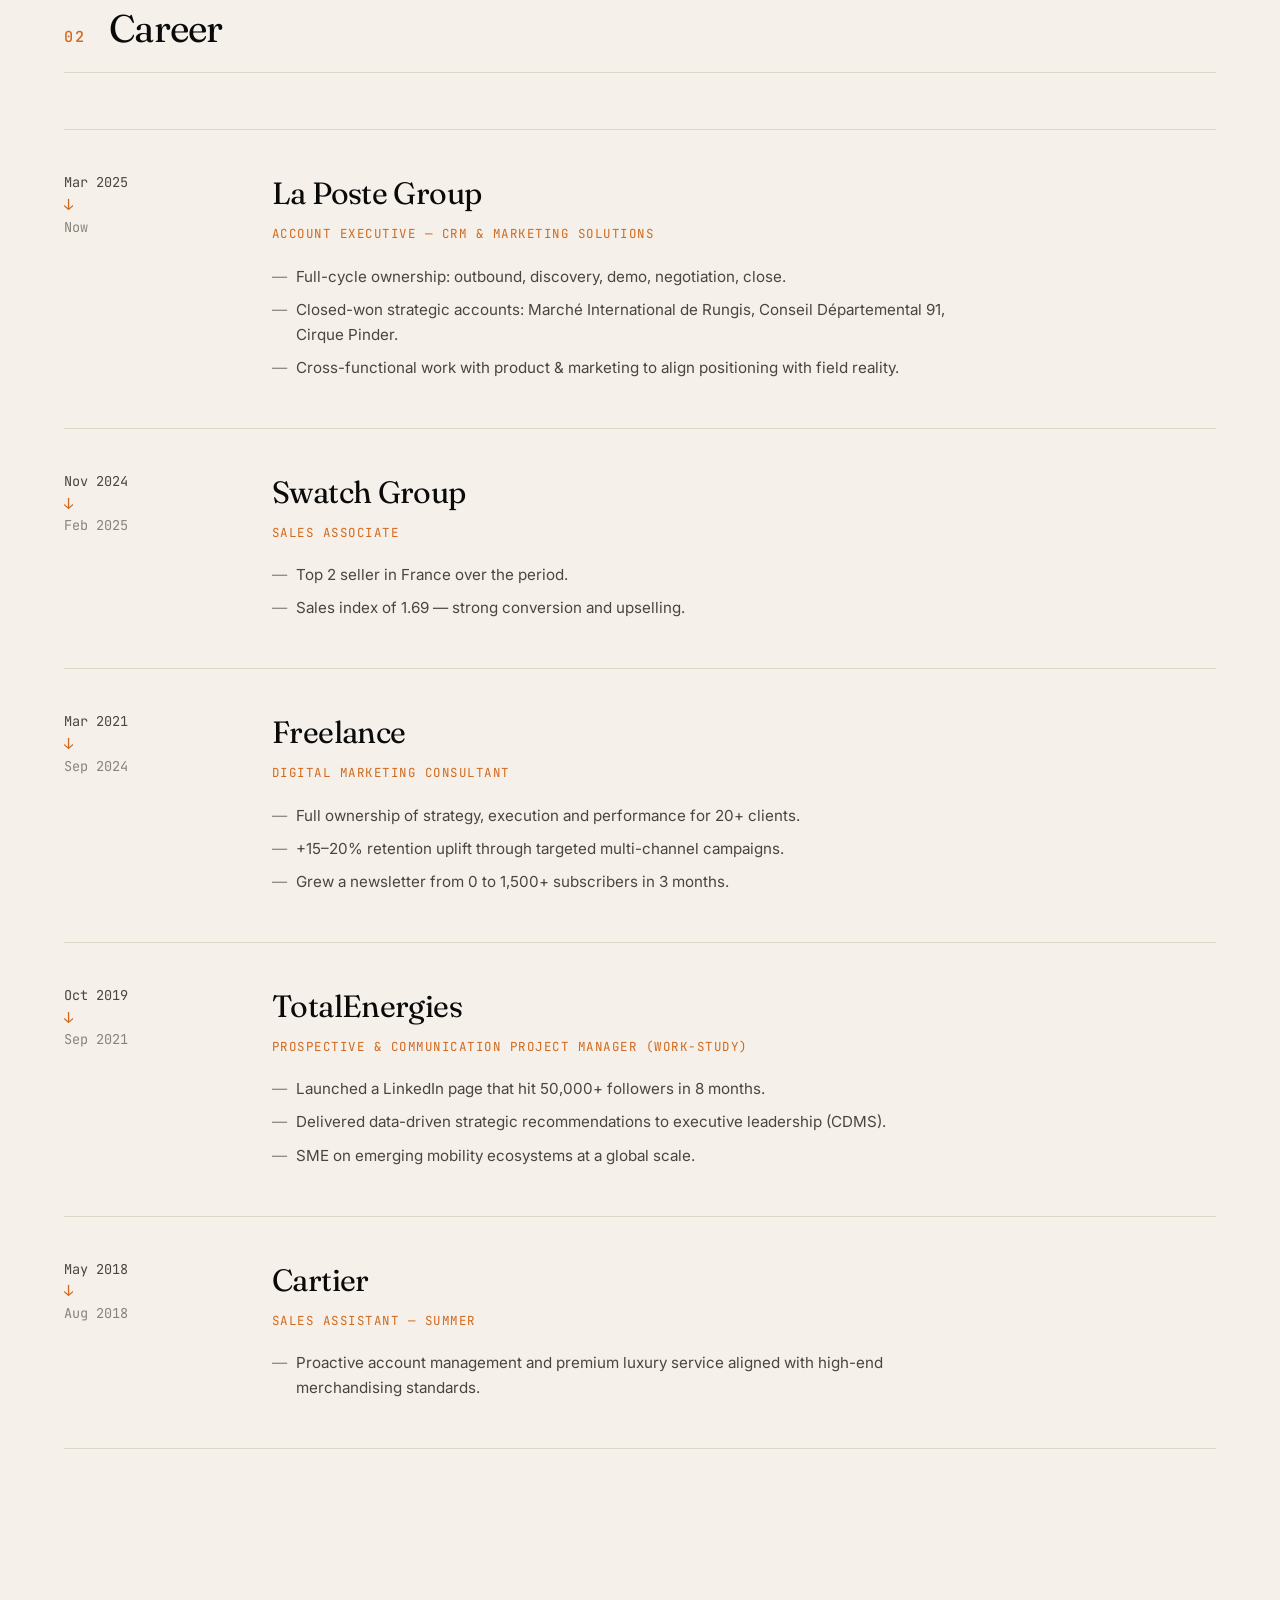
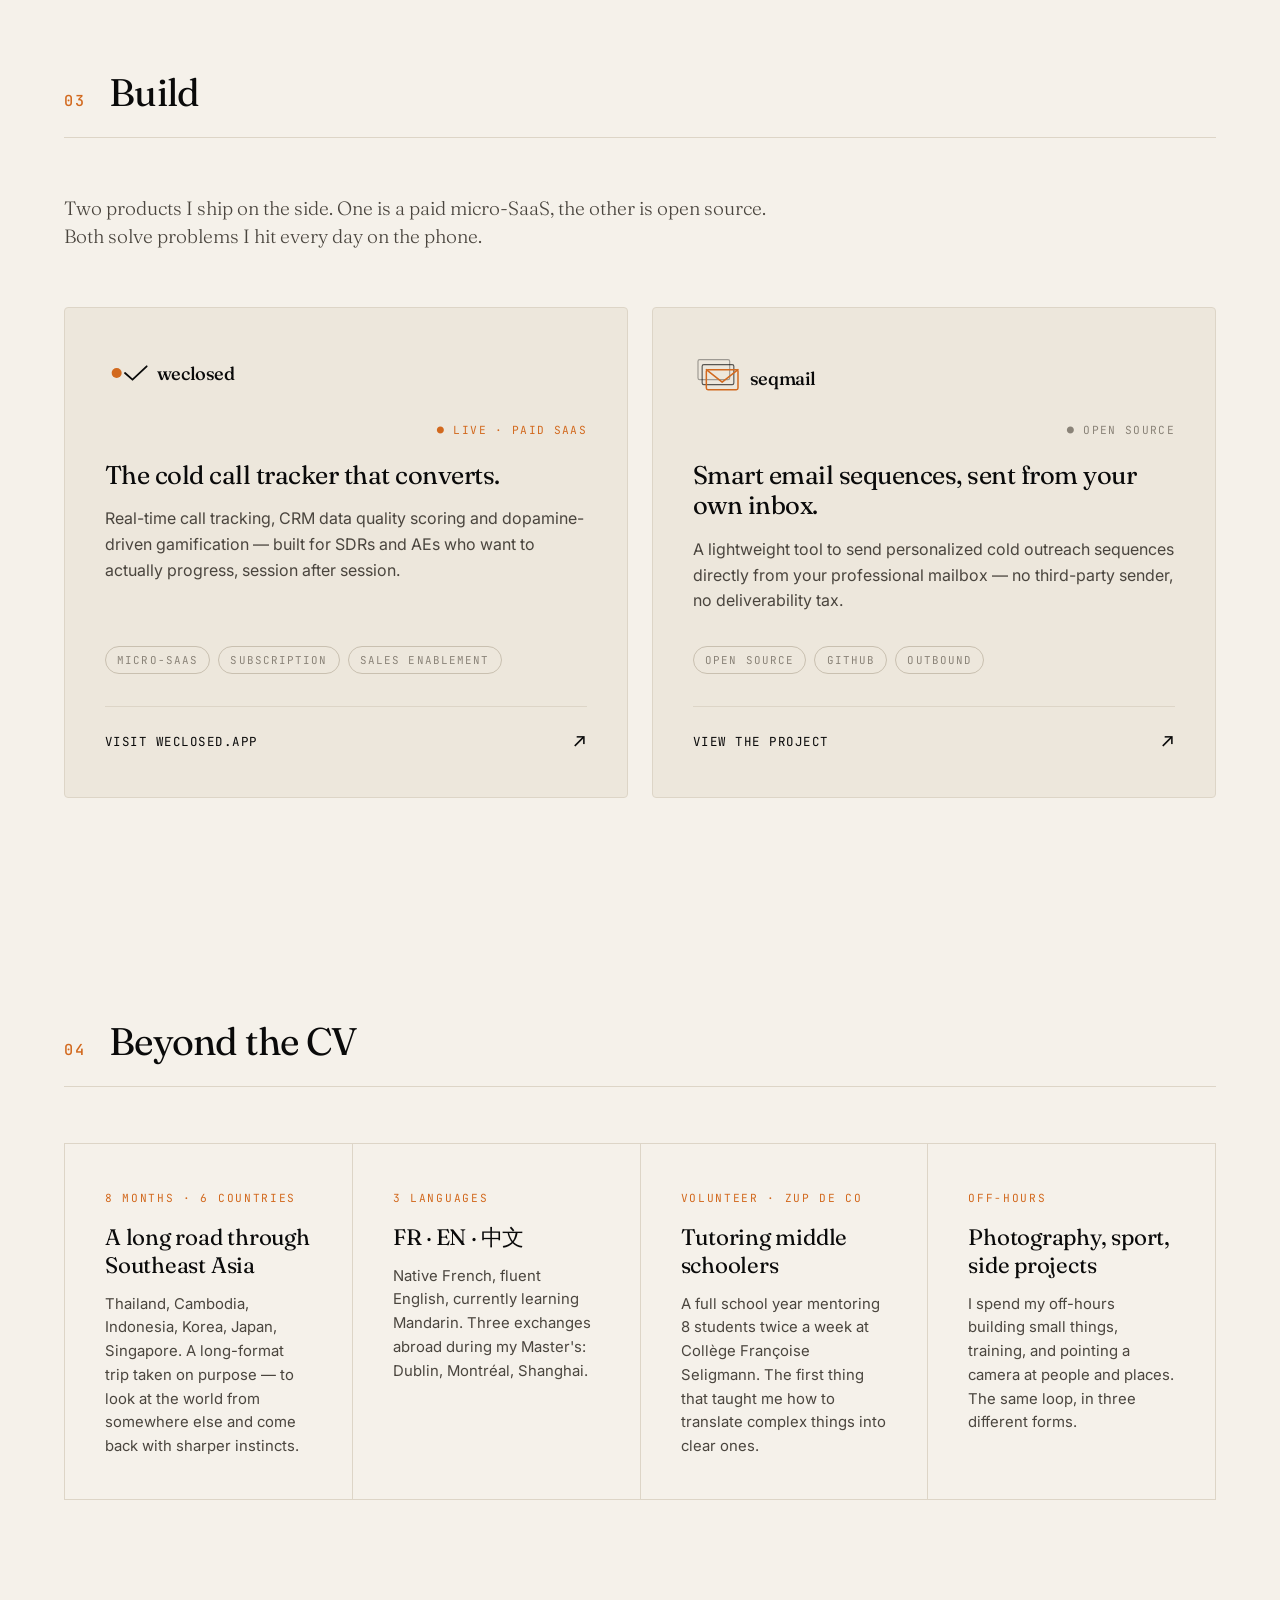
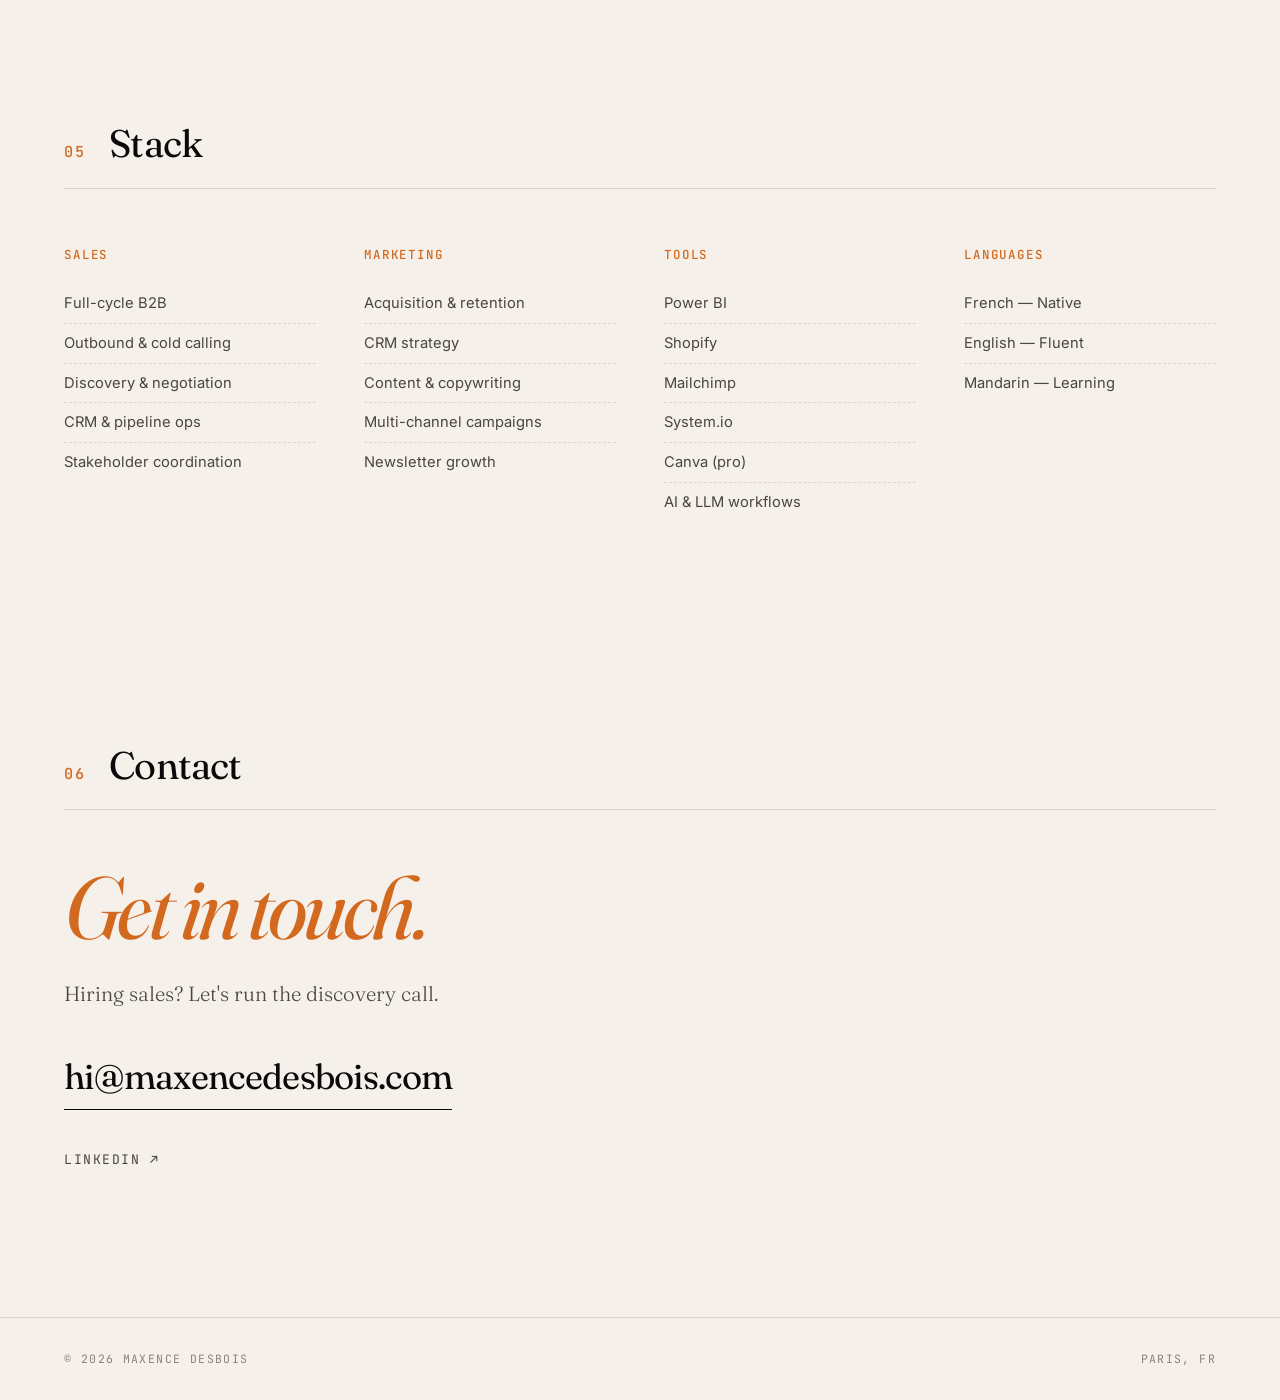
==== commit 635031ff: "index.html" ====
--- a/index.html
+++ b/index.html
@@ -121,26 +121,10 @@
       </div>
     </section>
 
-    <!-- 02 · LIVE COUNTER -->
-    <section class="section section--counter" id="counter">
+    <!-- 02 · CAREER -->
+    <section class="section section--track" id="career">
       <div class="section__head">
         <span class="section__num">02</span>
-        <span class="section__label" data-i18n="counter.label">Live Counter</span>
-      </div>
-
-      <div class="counter">
-        <div class="counter__kicker" data-i18n="counter.kicker">Generated this year, in real time</div>
-        <div class="counter__value">
-          <span id="counter-number">0</span><span class="counter__currency">€</span>
-        </div>
-        <p class="counter__sub" data-i18n="counter.sub">Based on last year's closed revenue at La Poste Group. The counter never stops — same way the work doesn't.</p>
-      </div>
-    </section>
-
-    <!-- 03 · CAREER -->
-    <section class="section section--track" id="career">
-      <div class="section__head">
-        <span class="section__num">03</span>
         <span class="section__label" data-i18n="career.label">Career</span>
       </div>
 
@@ -232,7 +216,7 @@
     <!-- 03 · BUILD -->
     <section class="section section--build" id="build">
       <div class="section__head">
-        <span class="section__num">04</span>
+        <span class="section__num">03</span>
         <span class="section__label" data-i18n="build.label">Build</span>
       </div>
 
@@ -306,7 +290,7 @@
     <!-- 04 · BEYOND -->
     <section class="section section--beyond" id="beyond">
       <div class="section__head">
-        <span class="section__num">05</span>
+        <span class="section__num">04</span>
         <span class="section__label" data-i18n="beyond.label">Beyond the CV</span>
       </div>
 
@@ -337,7 +321,7 @@
     <!-- 05 · STACK -->
     <section class="section section--stack" id="stack">
       <div class="section__head">
-        <span class="section__num">06</span>
+        <span class="section__num">05</span>
         <span class="section__label" data-i18n="stack.label">Stack</span>
       </div>
 
@@ -387,7 +371,7 @@
     <!-- 06 · CONTACT -->
     <section class="section section--contact" id="contact">
       <div class="section__head">
-        <span class="section__num">07</span>
+        <span class="section__num">06</span>
         <span class="section__label" data-i18n="contact.label">Contact</span>
       </div>
 
--- a/style.css
+++ b/style.css
@@ -490,6 +490,59 @@
 @media (max-width: 720px) {
   .stats { grid-template-columns: 1fr; }
   .stat { padding: 2.5rem 1.75rem; }
+}
+
+/* ---------- Live Counter ---------- */
+.section--counter {
+  text-align: center;
+}
+.section--counter .section__head {
+  text-align: left;
+}
+.counter {
+  padding: 3rem 0 1rem;
+  max-width: 800px;
+  margin: 0 auto;
+}
+.counter__kicker {
+  font-family: var(--font-mono);
+  font-size: 0.78rem;
+  text-transform: uppercase;
+  letter-spacing: 0.18em;
+  color: var(--fg-2);
+  margin-bottom: 1.5rem;
+}
+.counter__value {
+  font-family: var(--font-display);
+  font-size: clamp(3.5rem, 9vw, 7rem);
+  font-weight: 400;
+  line-height: 1;
+  letter-spacing: -0.04em;
+  color: var(--accent);
+  margin-bottom: 1.5rem;
+  font-variant-numeric: tabular-nums;
+  display: inline-flex;
+  align-items: baseline;
+  gap: 0.05em;
+}
+#counter-number {
+  display: inline-block;
+  font-variant-numeric: tabular-nums;
+}
+.counter__currency {
+  font-size: 0.65em;
+  color: var(--accent);
+  opacity: 0.85;
+}
+.counter__sub {
+  font-family: var(--font-display);
+  font-style: italic;
+  font-weight: 300;
+  font-size: clamp(1rem, 1.4vw, 1.15rem);
+  line-height: 1.5;
+  color: var(--fg-2);
+  max-width: 55ch;
+  margin: 0 auto;
 }
 
 /* ---------- Track Record ---------- */
